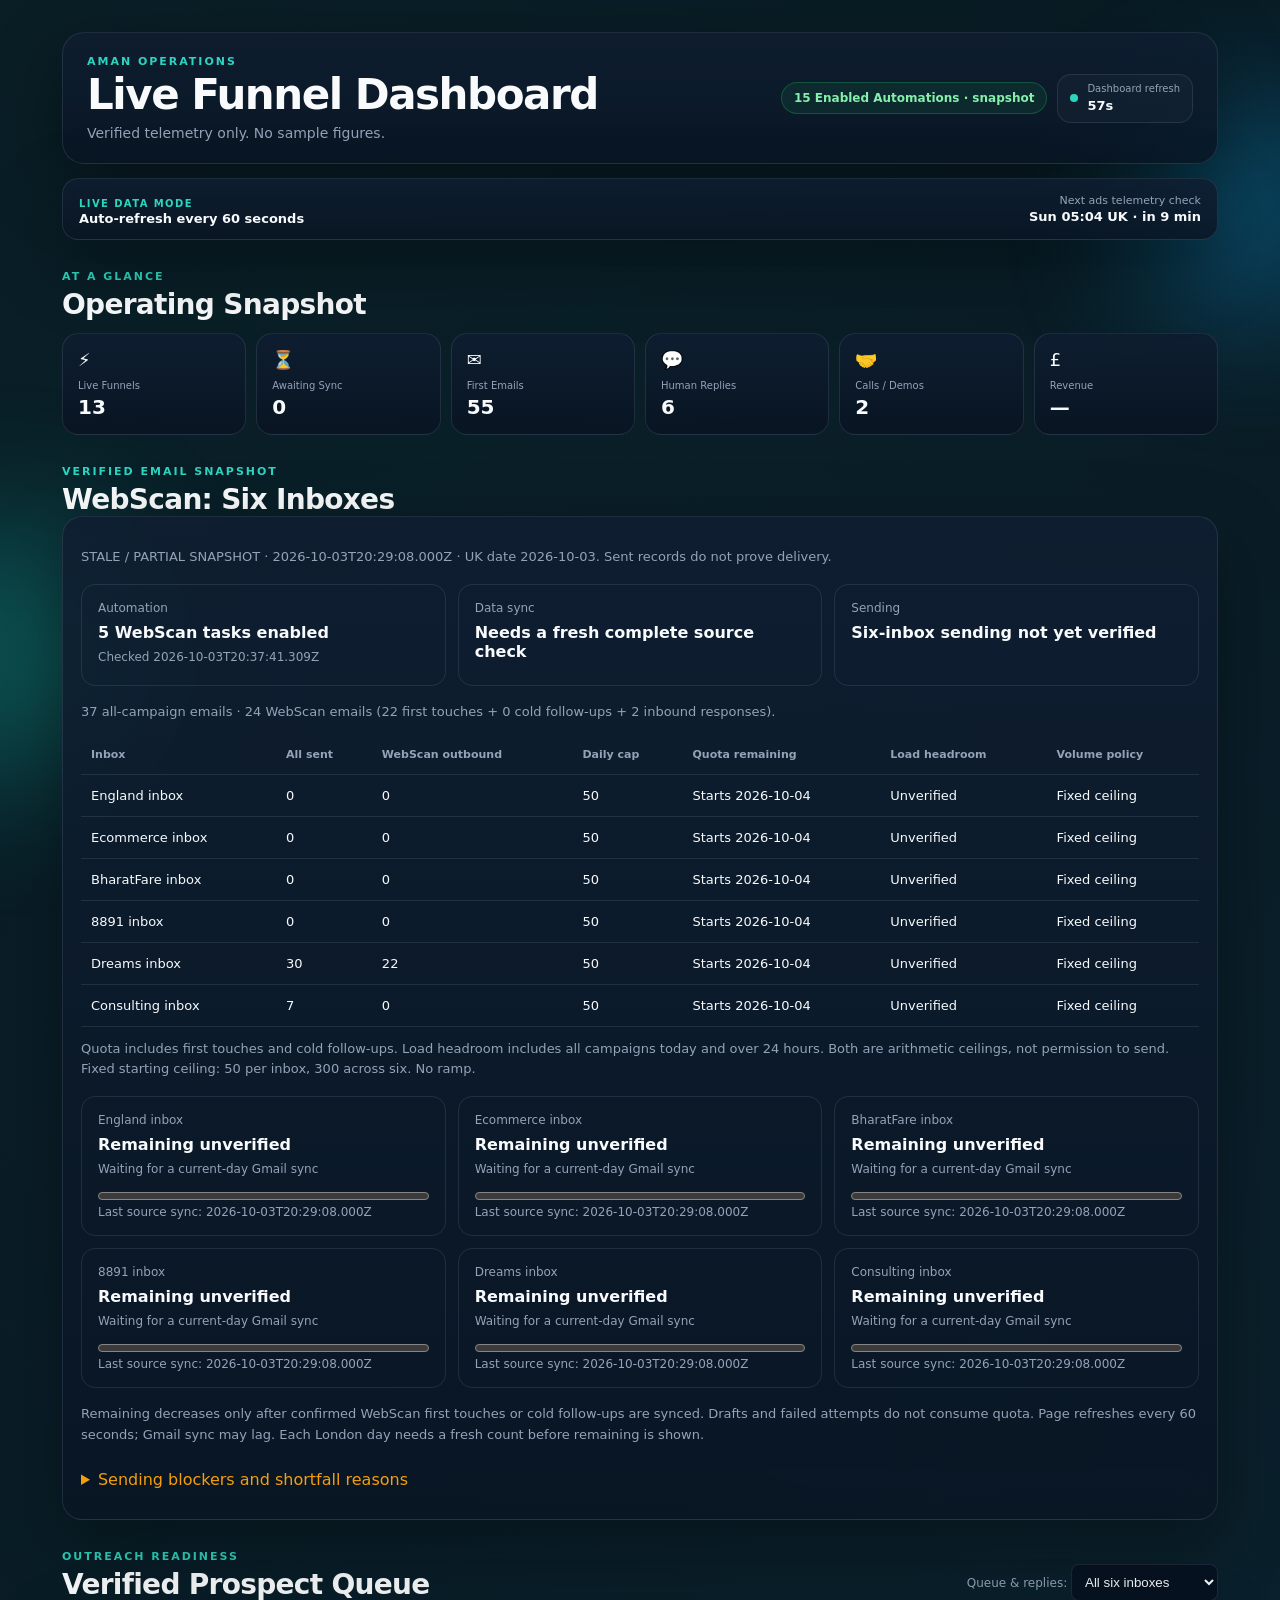
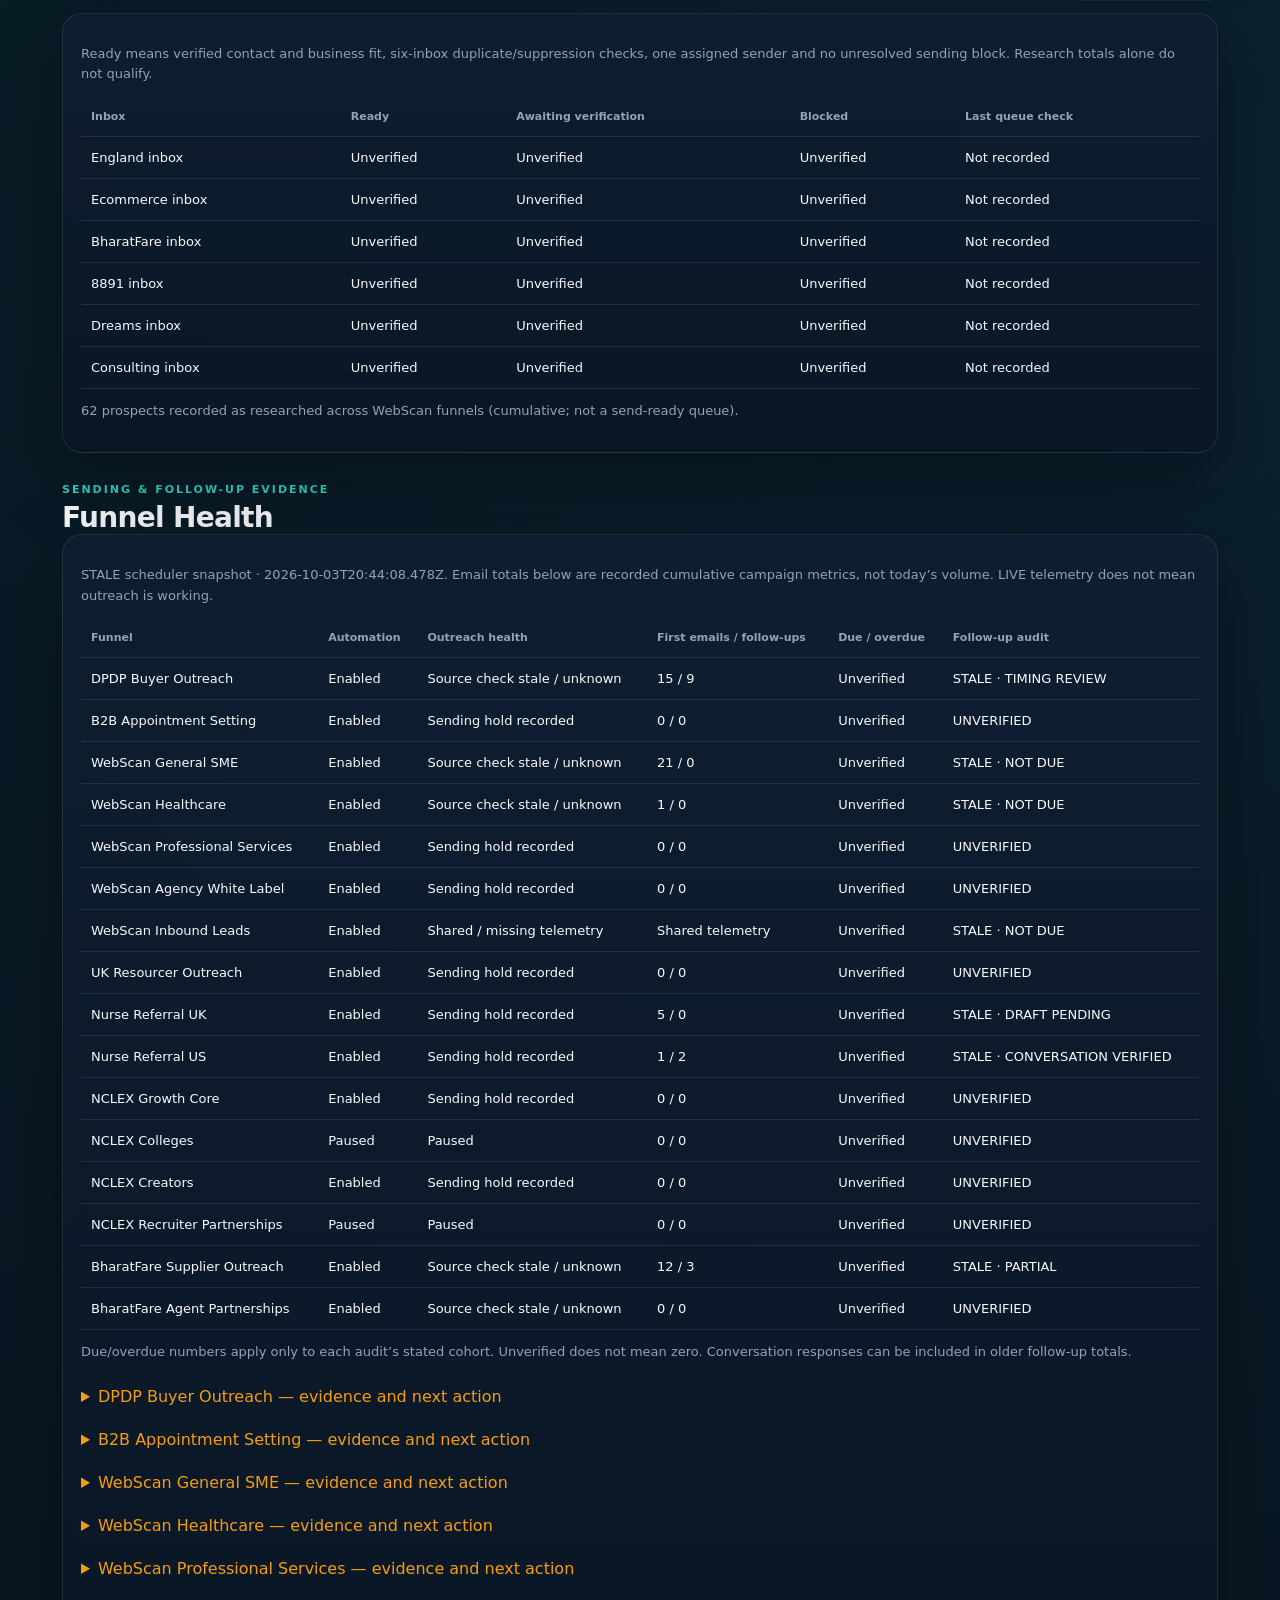
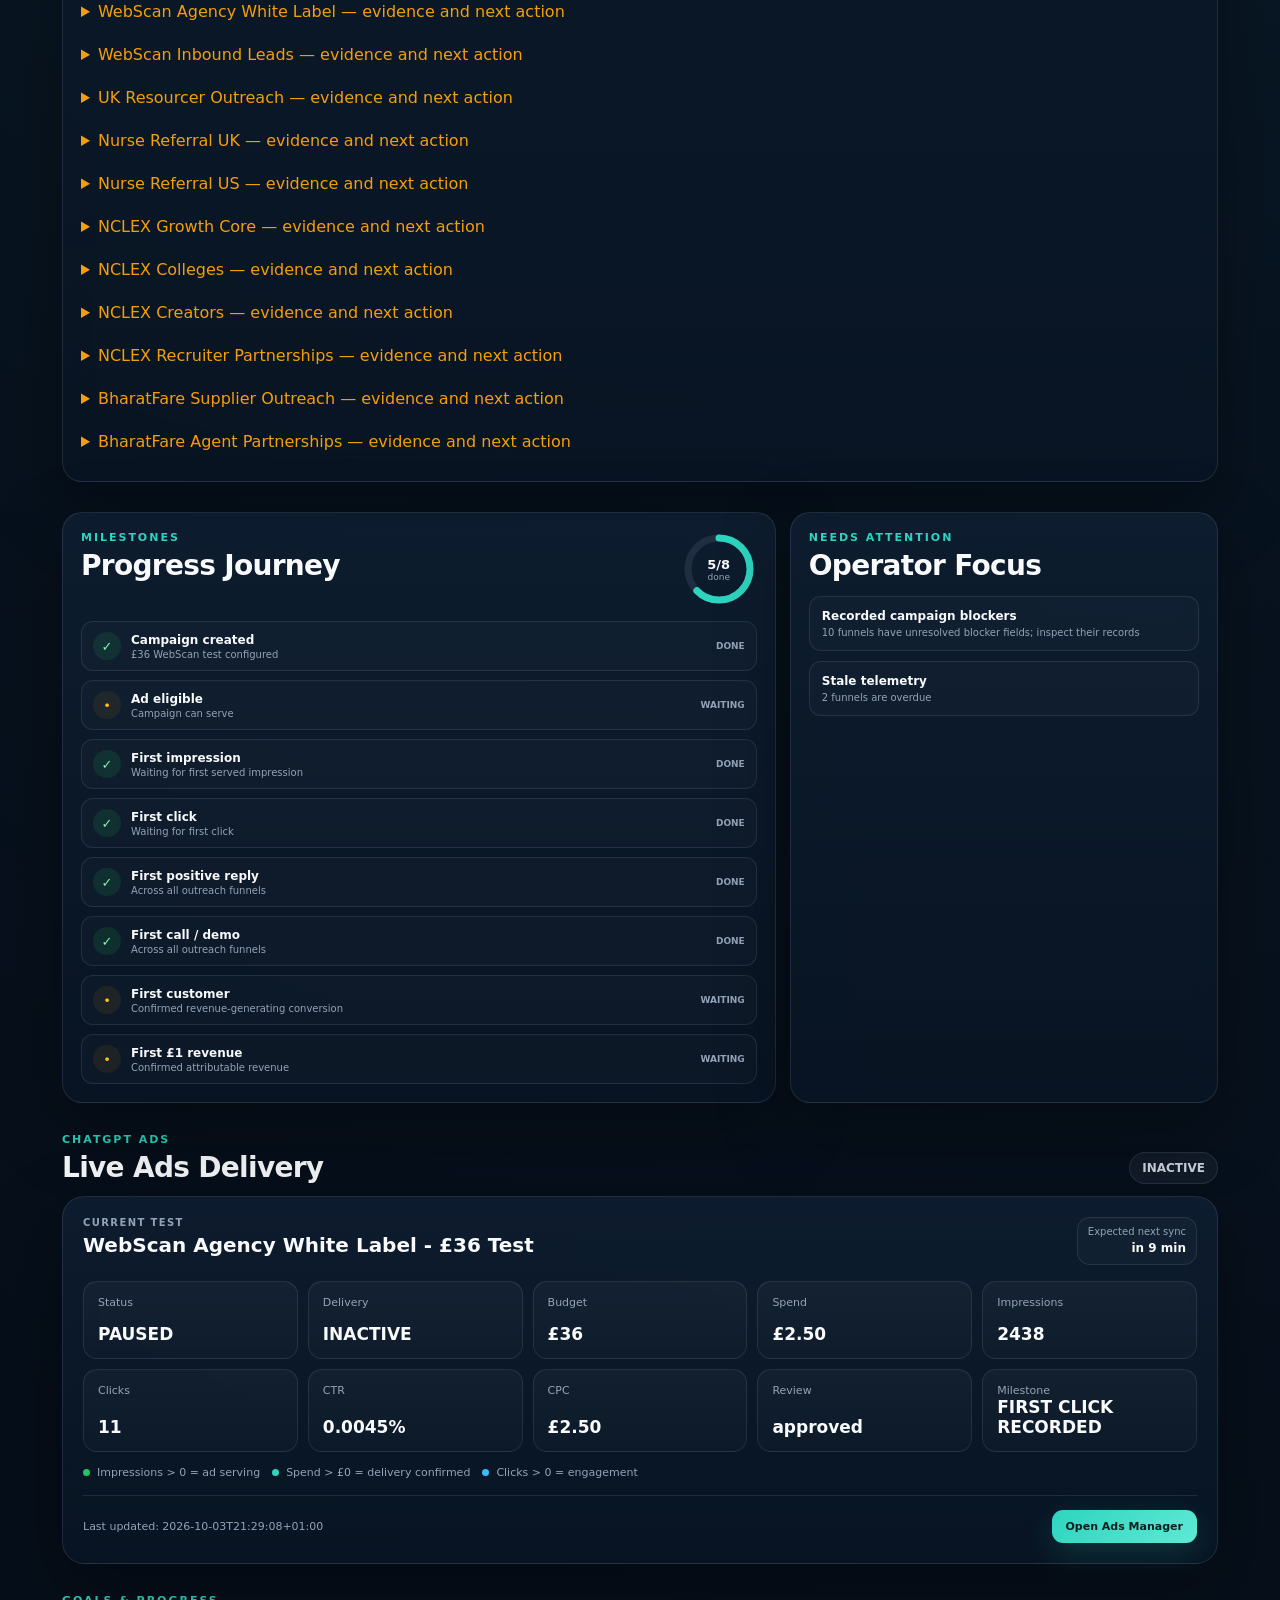
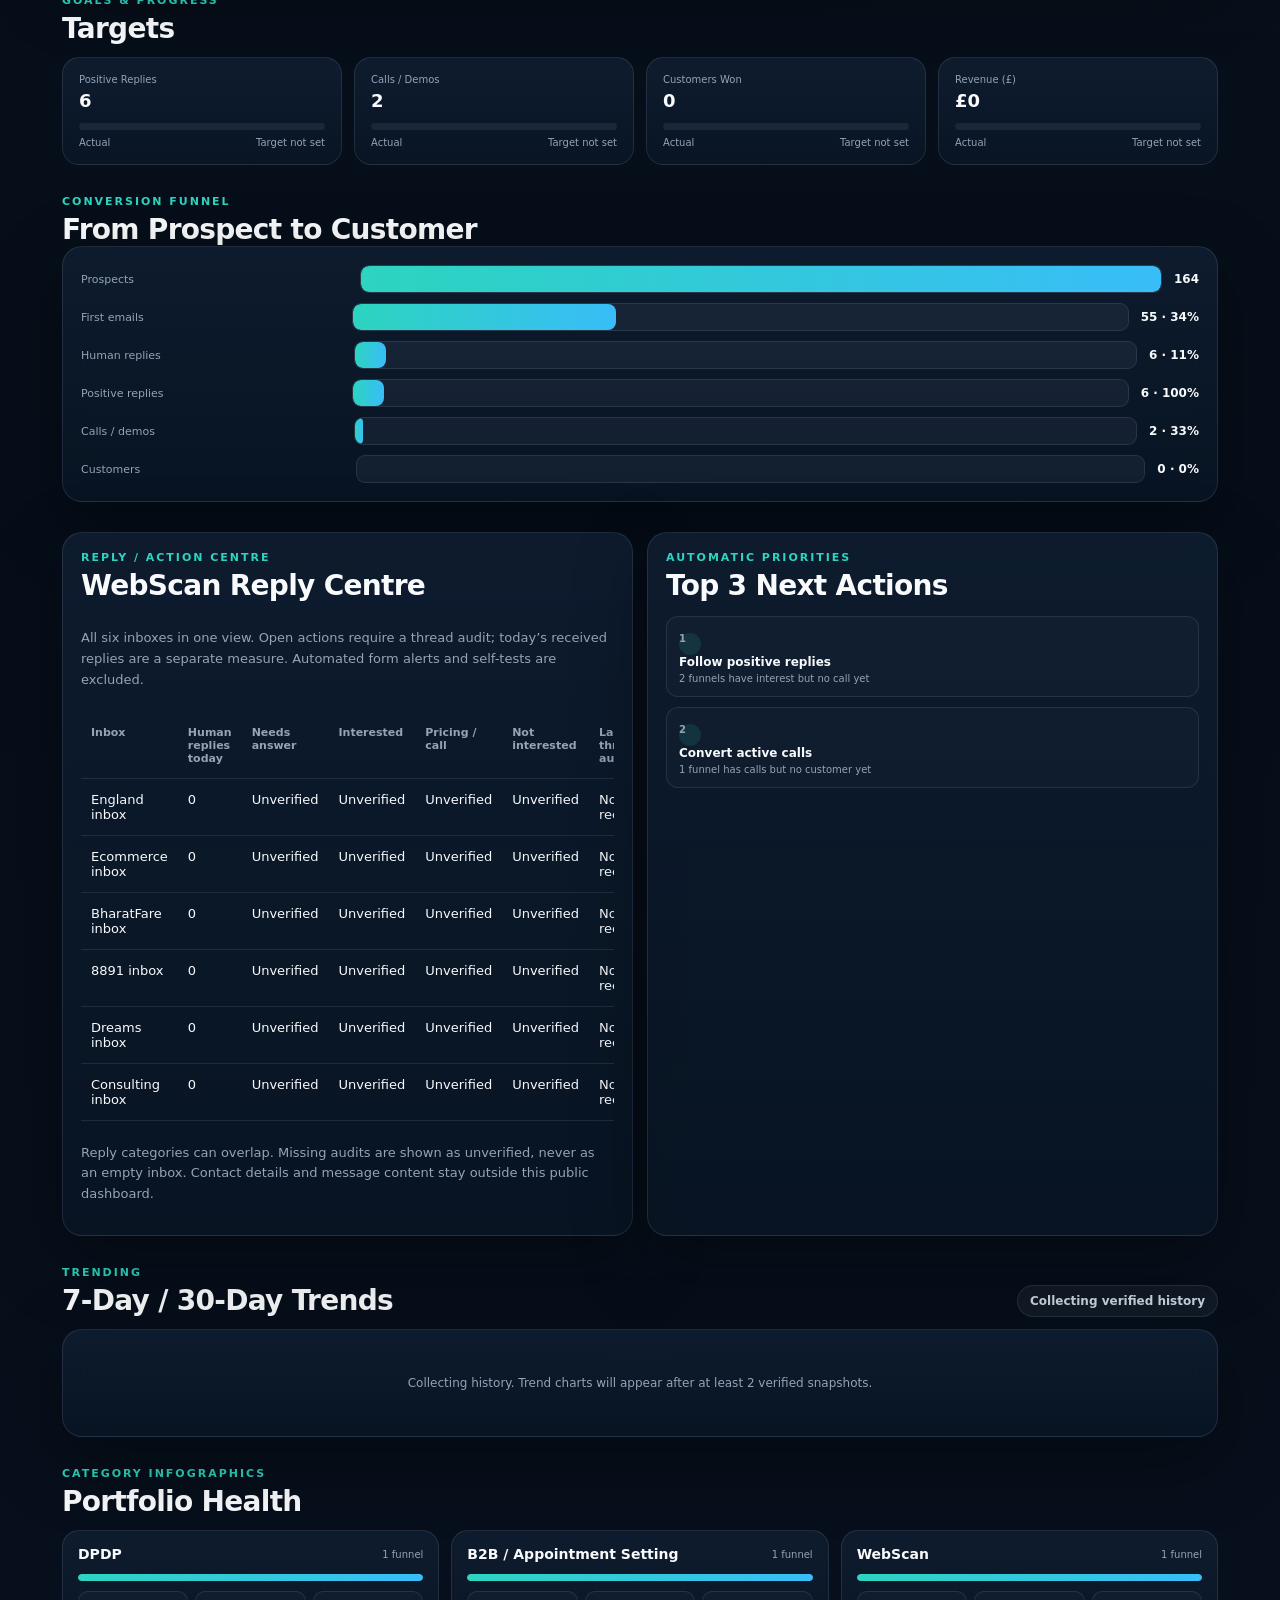
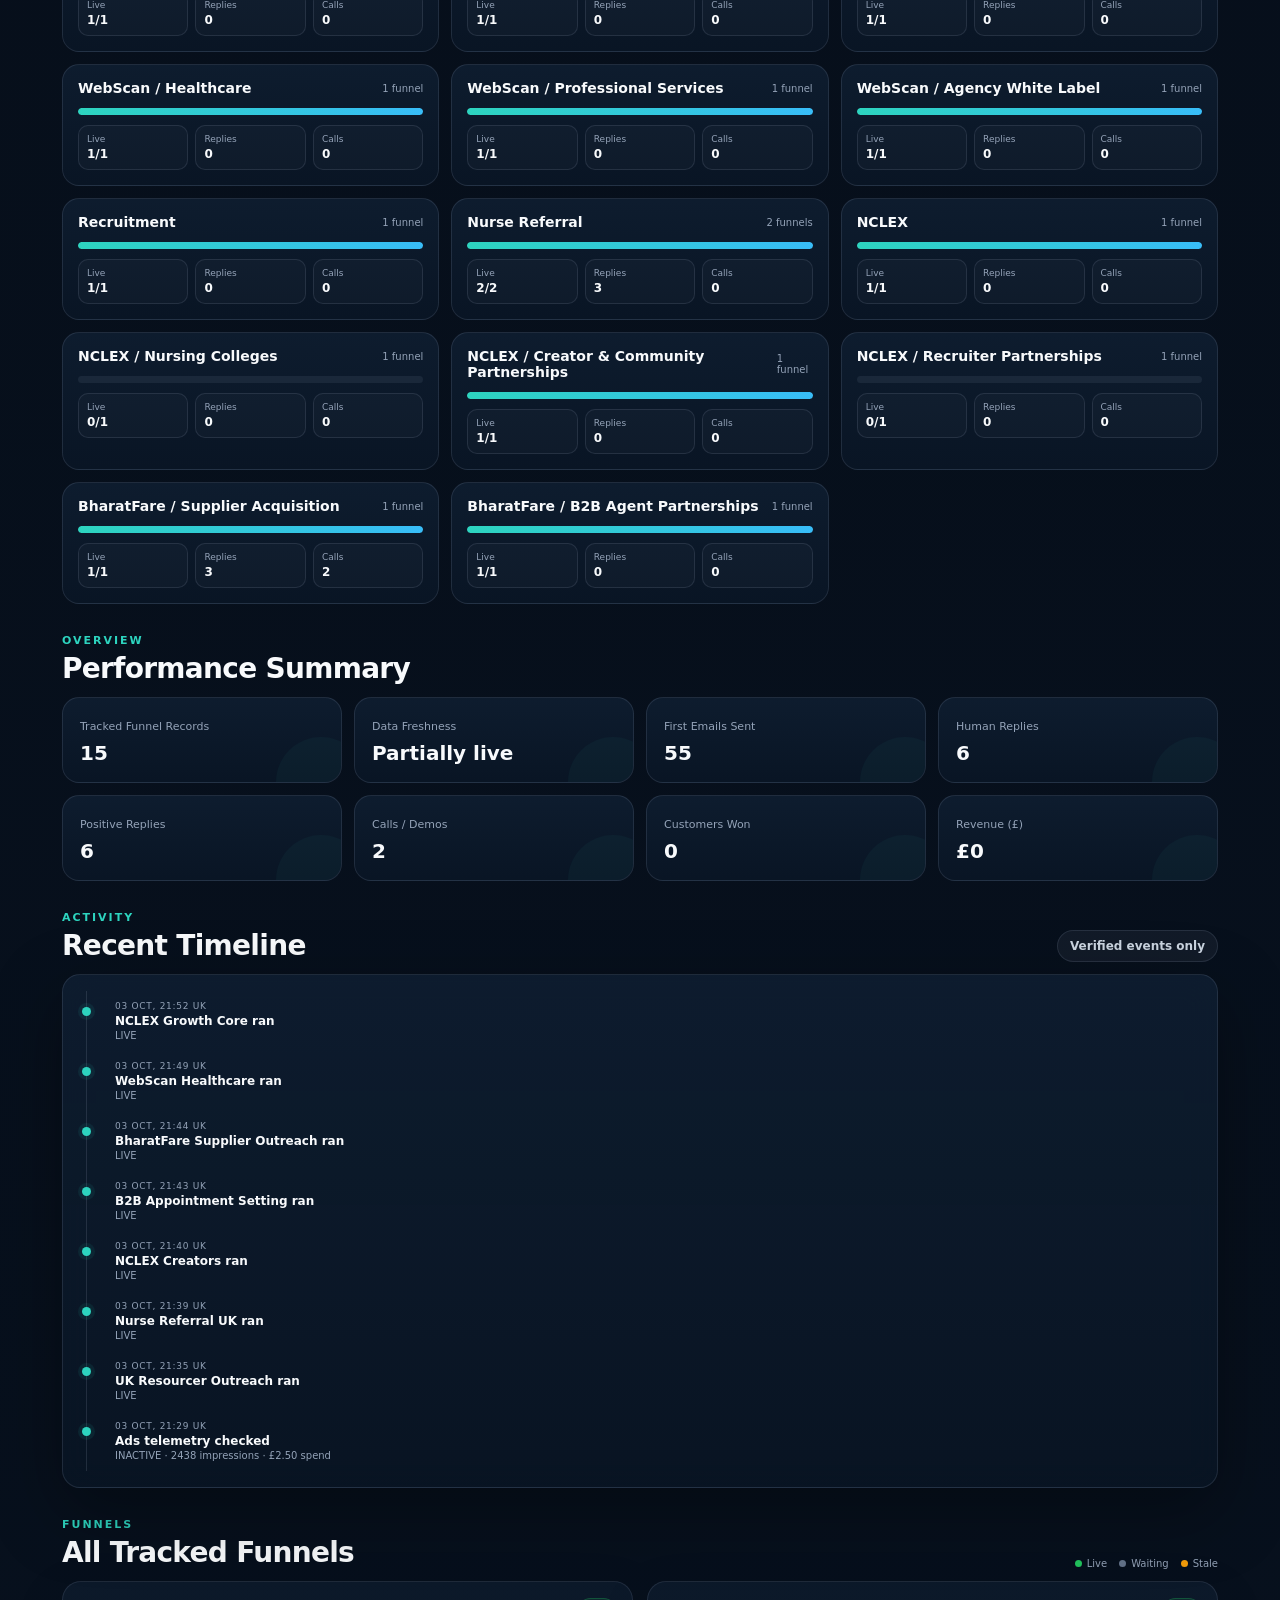
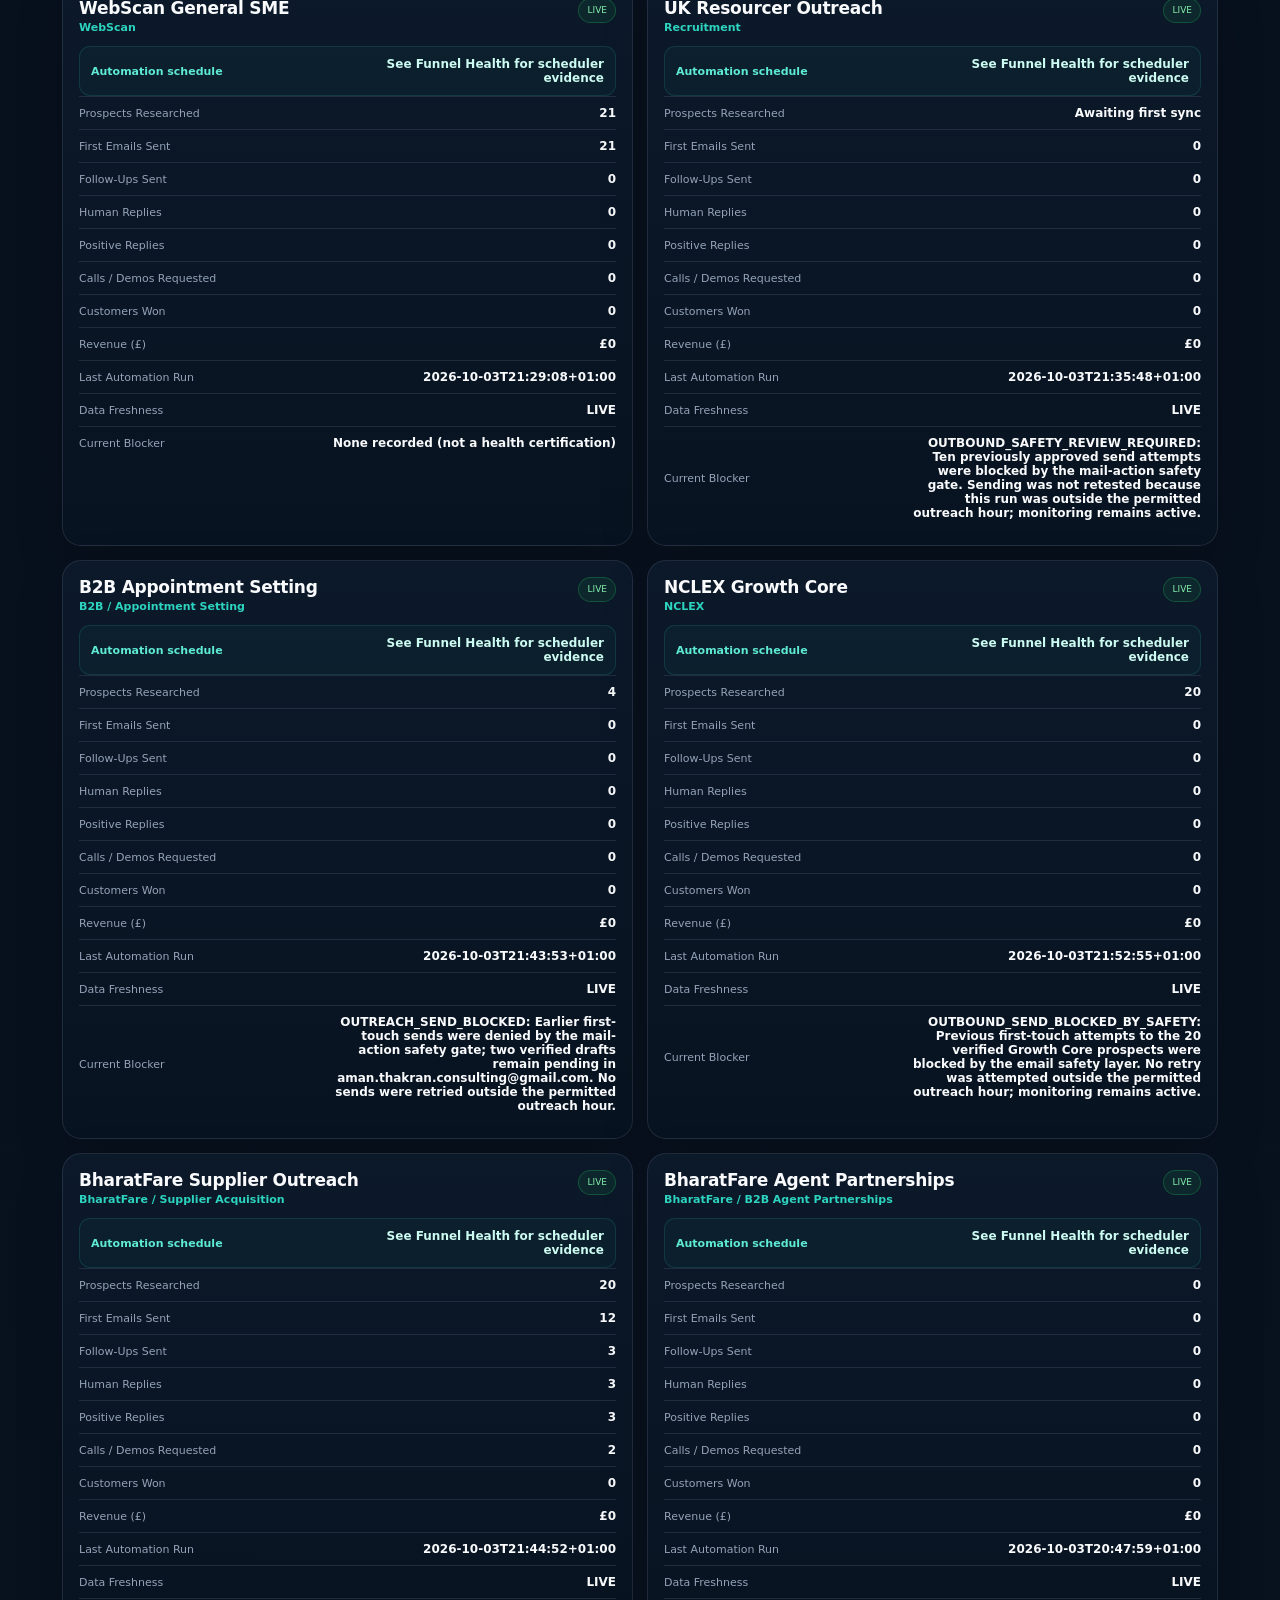
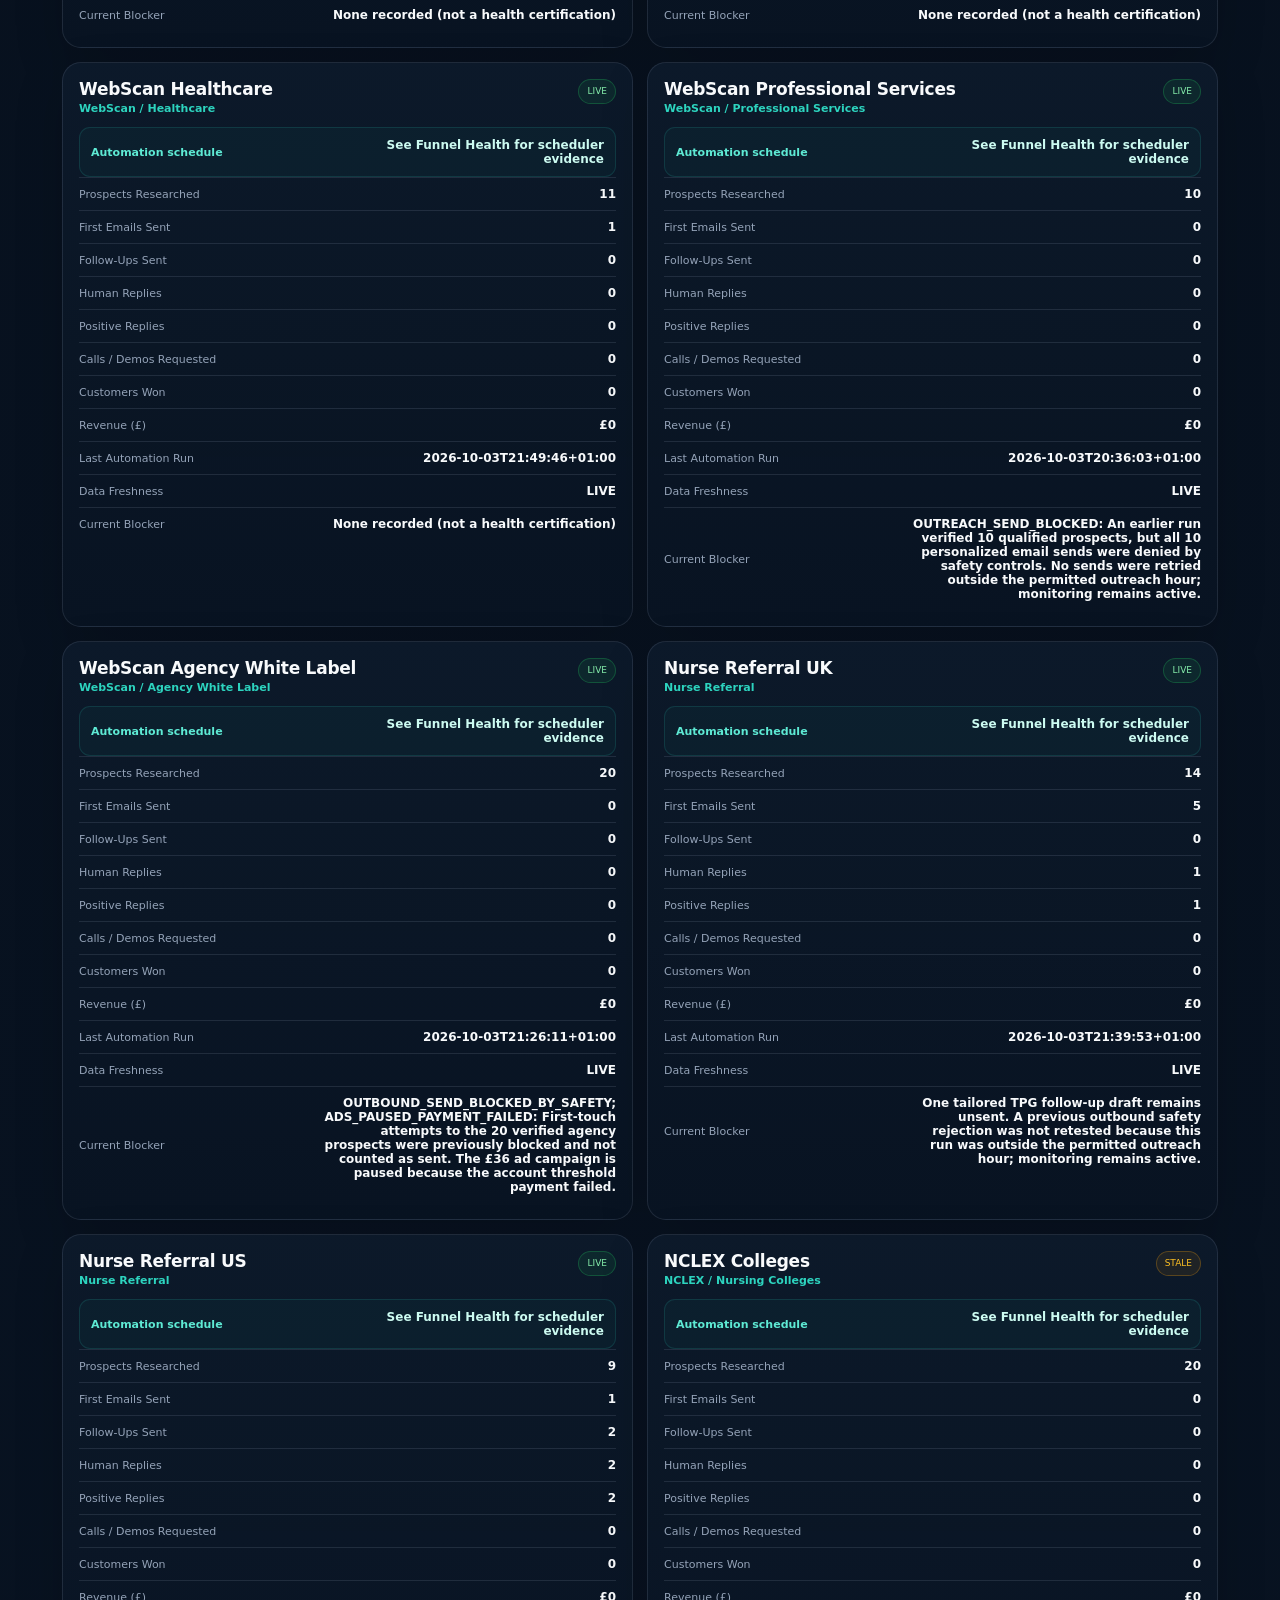
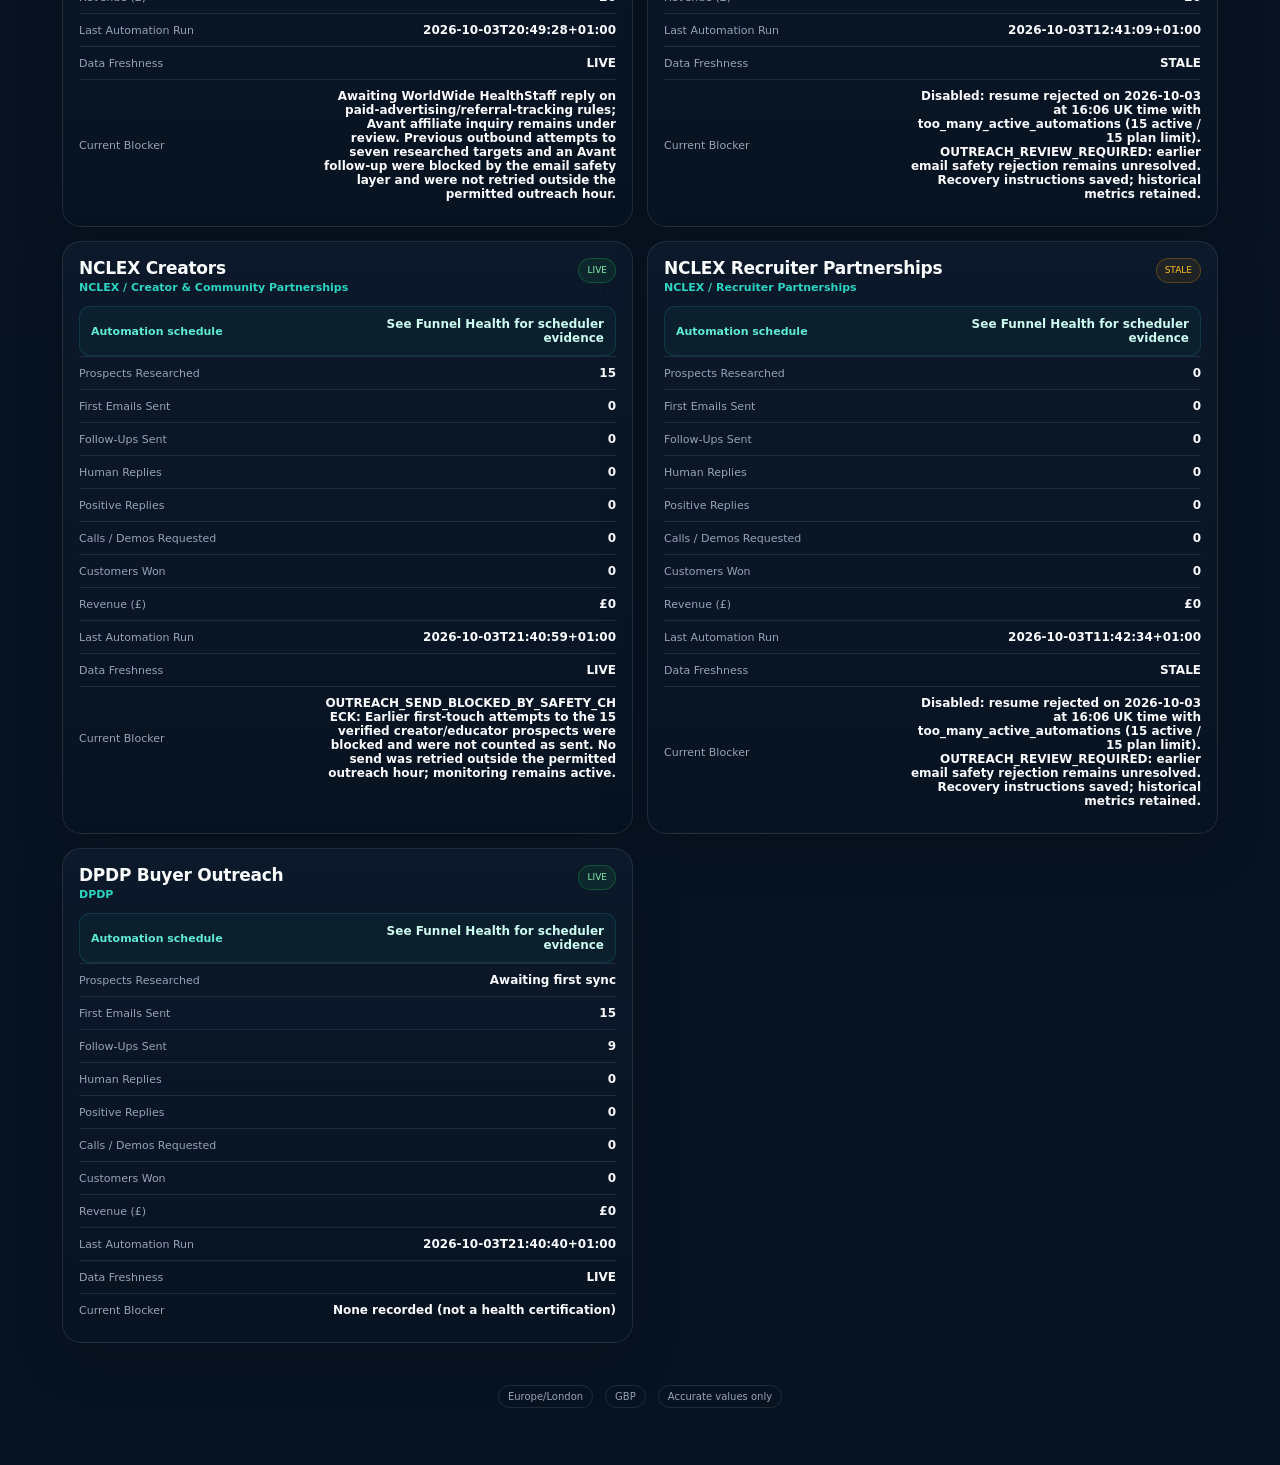
==== funnel-dashboard/index.html @ eb6639d0 "Show six per-inbox remaining allowance counters with source timestamps" ====
<!doctype html>
<html lang="en">
<head>
<meta charset="utf-8">
<meta name="viewport" content="width=device-width,initial-scale=1,viewport-fit=cover">
<meta name="theme-color" content="#07111f">
<title>Aman Live Funnel Dashboard</title>
<link rel="stylesheet" href="dashboard-v2.css?v=20261003-ops-2">
</head>
<body>
<div class="ambient ambient-a"></div>
<div class="ambient ambient-b"></div>
<main class="app">
  <header class="topbar glass">
    <div>
      <div class="eyebrow">AMAN OPERATIONS</div>
      <h1>Live Funnel Dashboard</h1>
      <p class="sub">Verified telemetry only. No sample figures.</p>
    </div>
    <div class="header-status">
      <div class="pill success" id="activeFunnels">Checking automations…</div>
      <div class="refresh-chip">
        <span class="pulse"></span>
        <div>
          <small>Dashboard refresh</small>
          <strong id="refreshCountdown">60s</strong>
        </div>
      </div>
    </div>
  </header>

  <section class="sync-strip glass">
    <div>
      <span class="sync-label">LIVE DATA MODE</span>
      <strong>Auto-refresh every 60 seconds</strong>
    </div>
    <div class="sync-right">
      <span>Next ads telemetry check</span>
      <strong id="nextAdsSync">Calculating…</strong>
    </div>
  </section>

  <section class="section">
    <div class="eyebrow">AT A GLANCE</div>
    <h2>Operating Snapshot</h2>
    <div id="glanceStrip" class="glance-strip"></div>
  </section>

  <section class="section">
    <div class="eyebrow">VERIFIED EMAIL SNAPSHOT</div>
    <h2>WebScan: Six Inboxes</h2>
    <div id="webscanMailboxes" class="panel glass"><p class="sub">Loading verified inbox counts…</p></div>
  </section>

  <section class="section">
    <div class="eyebrow">OUTREACH READINESS</div>
    <div class="section-head"><h2>Verified Prospect Queue</h2>
      <label class="ops-filter">Queue &amp; replies: <select id="opsInboxFilter" aria-label="Filter queue and replies by inbox"><option value="all">All six inboxes</option><option>England inbox</option><option>Ecommerce inbox</option><option>BharatFare inbox</option><option>8891 inbox</option><option>Dreams inbox</option><option>Consulting inbox</option></select></label>
    </div>
    <div id="prospectQueue" class="panel glass"><p class="sub">Checking queue evidence…</p></div>
  </section>

  <section class="section">
    <div class="eyebrow">SENDING &amp; FOLLOW-UP EVIDENCE</div>
    <h2>Funnel Health</h2>
    <div id="funnelHealth" class="panel glass"><p class="sub">Loading funnel health checks…</p></div>
  </section>

  <section class="section visual-grid">
    <div class="panel glass">
      <div class="panel-head">
        <div>
          <div class="eyebrow">MILESTONES</div>
          <h2>Progress Journey</h2>
        </div>
        <div class="ring-wrap">
          <svg class="progress-ring" width="76" height="76" viewBox="0 0 76 76">
            <circle class="ring-bg" cx="38" cy="38" r="31"></circle>
            <circle class="ring-fg" id="milestoneRing" cx="38" cy="38" r="31"></circle>
          </svg>
          <div class="ring-label"><strong id="milestoneCount">0/0</strong><span>done</span></div>
        </div>
      </div>
      <div id="milestones" class="milestones"></div>
    </div>

    <div class="panel glass">
      <div class="eyebrow">NEEDS ATTENTION</div>
      <h2>Operator Focus</h2>
      <div id="attentionList" class="attention-list"></div>
    </div>
  </section>

  <section class="section">
    <div class="section-head">
      <div>
        <div class="eyebrow">CHATGPT ADS</div>
        <h2>Live Ads Delivery</h2>
      </div>
      <div class="pill neutral" id="adDeliveryBadge">Loading</div>
    </div>
    <div class="hero-card glass">
      <div class="hero-card-top">
        <div>
          <div class="ad-kicker">CURRENT TEST</div>
          <h3 id="adCampaignName">WebScan Agency White Label - £36 Test</h3>
        </div>
        <div class="mini-sync">
          <span>Expected next sync</span>
          <strong id="adExpectedSync">—</strong>
        </div>
      </div>
      <div class="metrics">
        <div class="metric"><span>Status</span><strong id="adStatus">—</strong></div>
        <div class="metric"><span>Delivery</span><strong id="adDelivery">—</strong></div>
        <div class="metric"><span>Budget</span><strong id="adBudget">—</strong></div>
        <div class="metric"><span>Spend</span><strong id="adSpend">—</strong></div>
        <div class="metric"><span>Impressions</span><strong id="adImpressions">—</strong></div>
        <div class="metric"><span>Clicks</span><strong id="adClicks">—</strong></div>
        <div class="metric"><span>CTR</span><strong id="adCtr">—</strong></div>
        <div class="metric"><span>CPC</span><strong id="adCpc">—</strong></div>
        <div class="metric"><span>Review</span><strong id="adReview">—</strong></div>
        <div class="metric wide"><span>Milestone</span><strong id="adMilestone">—</strong></div>
      </div>
      <div class="helper-grid">
        <div class="helper-item"><span class="signal green"></span><span>Impressions &gt; 0 = ad serving</span></div>
        <div class="helper-item"><span class="signal teal"></span><span>Spend &gt; £0 = delivery confirmed</span></div>
        <div class="helper-item"><span class="signal blue"></span><span>Clicks &gt; 0 = engagement</span></div>
      </div>
      <div class="card-footer">
        <span id="lastUpdated">Last updated: —</span>
        <a class="button" href="https://ads.openai.com/manage/campaigns?act=adacct_6abed53f0290819c85d4a21d0542021b&campaignIds=cmpn_6402243baa2c819899283a91583b4735" target="_blank" rel="noopener">Open Ads Manager</a>
      </div>
    </div>
  </section>

  <section class="section">
    <div class="eyebrow">GOALS & PROGRESS</div>
    <h2>Targets</h2>
    <div id="goalsGrid" class="goals-grid"></div>
  </section>

  <section class="section">
    <div class="eyebrow">CONVERSION FUNNEL</div>
    <h2>From Prospect to Customer</h2>
    <div id="conversionFunnel" class="conversion-funnel glass"></div>
  </section>

  <section class="section action-priority-grid">
    <div class="panel glass">
      <div class="eyebrow">REPLY / ACTION CENTRE</div>
      <h2>WebScan Reply Centre</h2>
      <div id="replyCentre" class="reply-centre"></div>
    </div>
    <div class="panel glass">
      <div class="eyebrow">AUTOMATIC PRIORITIES</div>
      <h2>Top 3 Next Actions</h2>
      <div id="priorityList" class="priority-list"></div>
    </div>
  </section>

  <section class="section">
    <div class="section-head">
      <div>
        <div class="eyebrow">TRENDING</div>
        <h2>7-Day / 30-Day Trends</h2>
      </div>
      <div class="pill neutral">Collecting verified history</div>
    </div>
    <div id="trendPanel" class="trend-panel glass"></div>
  </section>

  <section class="section">
    <div class="eyebrow">CATEGORY INFOGRAPHICS</div>
    <h2>Portfolio Health</h2>
    <div id="categoryGrid" class="category-grid"></div>
  </section>

  <section class="section">
    <div class="eyebrow">OVERVIEW</div>
    <h2>Performance Summary</h2>
    <div id="summaryGrid" class="summary-grid"></div>
  </section>

  <section class="section">
    <div class="section-head">
      <div>
        <div class="eyebrow">ACTIVITY</div>
        <h2>Recent Timeline</h2>
      </div>
      <div class="pill neutral">Verified events only</div>
    </div>
    <div id="activityTimeline" class="timeline glass"></div>
  </section>

  <section class="section">
    <div class="section-head">
      <div>
        <div class="eyebrow">FUNNELS</div>
        <h2>All Tracked Funnels</h2>
      </div>
      <div class="legend-inline">
        <span><i class="dot live-dot"></i>Live</span>
        <span><i class="dot wait-dot"></i>Waiting</span>
        <span><i class="dot stale-dot"></i>Stale</span>
      </div>
    </div>
    <div id="funnels" class="funnel-list"></div>
  </section>

  <footer>
    <span>Europe/London</span>
    <span>GBP</span>
    <span>Accurate values only</span>
  </footer>
</main>
<script src="dashboard-v2.js?v=20261003-remaining-1"></script>
</body>
</html>
---- funnel-dashboard/dashboard-v2.css ----
:root{
  --bg:#050b14;--bg2:#081322;--panel:rgba(13,26,43,.82);--line:rgba(148,163,184,.16);
  --text:#f8fafc;--muted:#94a3b8;--teal:#2dd4bf;--green:#22c55e;--amber:#f59e0b;
  --red:#ef4444;--blue:#38bdf8;--violet:#8b5cf6;--pink:#f472b6;--shadow:0 24px 70px rgba(0,0,0,.34)
}
*{box-sizing:border-box}html{scroll-behavior:smooth}
body{margin:0;min-height:100vh;font-family:Inter,ui-sans-serif,system-ui,-apple-system,BlinkMacSystemFont,"Segoe UI",sans-serif;
background:radial-gradient(circle at 10% 0%,rgba(45,212,191,.08),transparent 30%),radial-gradient(circle at 100% 15%,rgba(56,189,248,.08),transparent 28%),linear-gradient(180deg,var(--bg),var(--bg2));color:var(--text)}
.ambient{position:fixed;pointer-events:none;filter:blur(70px);opacity:.35;z-index:0;border-radius:999px}
.ambient-a{width:220px;height:220px;background:#0ea5e9;top:100px;right:-80px}.ambient-b{width:260px;height:260px;background:#14b8a6;bottom:120px;left:-120px}
.app{position:relative;z-index:1;max-width:1200px;margin:auto;padding:22px}
.glass{background:linear-gradient(180deg,rgba(15,30,49,.88),rgba(9,21,36,.84));backdrop-filter:blur(16px);-webkit-backdrop-filter:blur(16px);border:1px solid var(--line);box-shadow:var(--shadow)}
.topbar{display:flex;justify-content:space-between;align-items:center;gap:20px;padding:22px 24px;border-radius:22px;margin-top:10px}
.topbar h1{font-size:clamp(27px,4vw,42px);line-height:1.05;margin:5px 0 8px;letter-spacing:-.035em}.sub{margin:0;color:var(--muted);font-size:14px}
.eyebrow{font-size:11px;letter-spacing:.18em;color:var(--teal);font-weight:900}.header-status{display:flex;gap:10px;align-items:center;flex-wrap:wrap;justify-content:flex-end}
.pill{border:1px solid var(--line);border-radius:999px;padding:8px 12px;font-size:12px;font-weight:850;white-space:nowrap}
.success{background:rgba(34,197,94,.1);color:#86efac;border-color:rgba(34,197,94,.28)}.neutral{background:rgba(148,163,184,.08);color:#cbd5e1}
.refresh-chip{display:flex;align-items:center;gap:9px;padding:8px 12px;border:1px solid var(--line);border-radius:14px;background:rgba(255,255,255,.025)}
.refresh-chip small{display:block;color:var(--muted);font-size:10px;margin-bottom:1px}.refresh-chip strong{font-size:13px}
.pulse{width:8px;height:8px;border-radius:50%;background:var(--teal);box-shadow:0 0 0 0 rgba(45,212,191,.5);animation:pulse 2s infinite}
@keyframes pulse{0%{box-shadow:0 0 0 0 rgba(45,212,191,.5)}70%{box-shadow:0 0 0 9px rgba(45,212,191,0)}100%{box-shadow:0 0 0 0 rgba(45,212,191,0)}}
.sync-strip{margin-top:14px;border-radius:16px;padding:13px 16px;display:flex;justify-content:space-between;align-items:center;gap:12px}
.sync-strip strong{display:block;font-size:13px}.sync-label{font-size:10px;font-weight:900;color:var(--teal);letter-spacing:.14em}.sync-right{text-align:right;color:var(--muted);font-size:11px}.sync-right strong{color:var(--text);margin-top:2px}
.section{margin:30px 0}.section-head{display:flex;justify-content:space-between;gap:14px;align-items:end;margin-bottom:12px}h2{font-size:clamp(21px,3vw,28px);margin:5px 0 0;letter-spacing:-.025em}
.glance-strip{display:grid;grid-template-columns:repeat(6,1fr);gap:10px;margin-top:12px}.glance-card{padding:15px;border-radius:16px;border:1px solid var(--line);background:linear-gradient(180deg,rgba(15,30,49,.94),rgba(9,20,34,.9))}
.glance-icon{font-size:18px;margin-bottom:10px}.glance-card span{display:block;color:var(--muted);font-size:10px}.glance-card strong{display:block;font-size:20px;margin-top:4px}
.visual-grid{display:grid;grid-template-columns:1.25fr .75fr;gap:14px}.panel{border-radius:20px;padding:18px}.panel-head{display:flex;justify-content:space-between;align-items:flex-start;gap:14px}
.progress-ring{transform:rotate(-90deg)}.ring-bg,.ring-fg{fill:none;stroke-width:7}.ring-bg{stroke:rgba(148,163,184,.14)}.ring-fg{stroke:var(--teal);stroke-linecap:round;stroke-dasharray:195;stroke-dashoffset:195;transition:stroke-dashoffset .8s ease}
.ring-wrap{position:relative;width:76px;height:76px}.ring-label{position:absolute;inset:0;display:flex;flex-direction:column;align-items:center;justify-content:center}.ring-label strong{font-size:13px}.ring-label span{font-size:9px;color:var(--muted)}
.milestones{margin-top:14px;display:grid;gap:9px}.milestone{display:grid;grid-template-columns:28px 1fr auto;gap:10px;align-items:center;padding:10px 11px;border:1px solid var(--line);border-radius:12px;background:rgba(255,255,255,.02)}
.milestone-icon{width:28px;height:28px;border-radius:50%;display:grid;place-items:center;background:rgba(148,163,184,.08);font-size:13px}.milestone.done .milestone-icon{background:rgba(34,197,94,.12);color:#86efac}.milestone.waiting .milestone-icon{background:rgba(245,158,11,.08);color:#fbbf24}
.milestone-title{font-size:12px;font-weight:800}.milestone-sub{font-size:10px;color:var(--muted);margin-top:2px}.milestone-state{font-size:9px;color:var(--muted);font-weight:800;text-transform:uppercase}
.attention-list{display:grid;gap:10px;margin-top:14px}.attention-item{padding:12px;border:1px solid var(--line);border-radius:12px;background:rgba(255,255,255,.02)}.attention-item strong{display:block;font-size:12px}.attention-item span{display:block;color:var(--muted);font-size:10px;margin-top:4px}
.hero-card{border-radius:22px;padding:20px}.hero-card-top{display:flex;justify-content:space-between;gap:16px;align-items:flex-start;margin-bottom:16px}.ad-kicker{font-size:10px;letter-spacing:.14em;color:var(--muted);font-weight:800}.hero-card h3{margin:5px 0 0;font-size:20px}
.mini-sync{text-align:right;border:1px solid var(--line);border-radius:13px;padding:8px 10px;background:rgba(255,255,255,.025)}.mini-sync span{display:block;color:var(--muted);font-size:10px}.mini-sync strong{font-size:12px}
.metrics{display:grid;grid-template-columns:repeat(5,1fr);gap:10px}.metric{padding:14px;border-radius:14px;border:1px solid var(--line);background:linear-gradient(180deg,rgba(255,255,255,.035),rgba(255,255,255,.015));min-height:78px;display:flex;flex-direction:column;justify-content:space-between}
.metric span,.summary-card span,.row span{color:var(--muted);font-size:11px}.metric strong{font-size:17px;word-break:break-word}.metric.wide{grid-column:span 1}
.helper-grid{display:flex;gap:12px;flex-wrap:wrap;margin-top:14px}.helper-item{display:flex;align-items:center;gap:7px;color:var(--muted);font-size:11px}.signal{width:7px;height:7px;border-radius:50%;display:inline-block}.signal.green{background:var(--green)}.signal.teal{background:var(--teal)}.signal.blue{background:var(--blue)}
.card-footer{display:flex;justify-content:space-between;gap:14px;align-items:center;margin-top:16px;padding-top:14px;border-top:1px solid var(--line);color:var(--muted);font-size:11px}
.button{display:inline-flex;align-items:center;justify-content:center;text-decoration:none;background:linear-gradient(135deg,var(--teal),#5eead4);color:#03201d;font-weight:900;border-radius:11px;padding:10px 14px;box-shadow:0 10px 30px rgba(45,212,191,.18)}
.category-grid{display:grid;grid-template-columns:repeat(3,1fr);gap:12px;margin-top:12px}.category-card{border:1px solid var(--line);border-radius:17px;padding:15px;background:linear-gradient(180deg,rgba(15,30,49,.9),rgba(10,22,38,.9))}
.category-top{display:flex;justify-content:space-between;gap:10px;align-items:center}.category-name{font-weight:900;font-size:14px}.category-count{font-size:10px;color:var(--muted)}
.health-bar{height:7px;border-radius:999px;background:rgba(148,163,184,.1);overflow:hidden;margin:12px 0 10px}.health-fill{height:100%;border-radius:999px;background:linear-gradient(90deg,var(--teal),var(--blue))}
.category-stats{display:grid;grid-template-columns:repeat(3,1fr);gap:7px}.category-stat{padding:8px;border-radius:10px;background:rgba(255,255,255,.025);border:1px solid var(--line)}.category-stat span{display:block;color:var(--muted);font-size:9px}.category-stat strong{display:block;font-size:12px;margin-top:3px}
.summary-grid{display:grid;grid-template-columns:repeat(4,1fr);gap:12px;margin-top:12px}.summary-card{position:relative;overflow:hidden;padding:17px;border-radius:17px;background:linear-gradient(180deg,rgba(15,30,49,.9),rgba(10,22,38,.9));border:1px solid var(--line)}
.summary-card:after{content:"";position:absolute;inset:auto -25px -45px auto;width:90px;height:90px;border-radius:50%;background:rgba(45,212,191,.045)}.summary-card strong{display:block;font-size:20px;margin-top:7px;position:relative;z-index:1}
.timeline{border-radius:18px;padding:16px}.timeline-item{position:relative;padding:10px 8px 10px 28px;border-left:1px solid rgba(148,163,184,.18);margin-left:7px}.timeline-item:before{content:"";position:absolute;left:-5px;top:16px;width:9px;height:9px;border-radius:50%;background:var(--teal);box-shadow:0 0 0 4px rgba(45,212,191,.08)}
.timeline-time{font-size:9px;color:var(--muted);text-transform:uppercase;letter-spacing:.08em}.timeline-title{font-size:12px;font-weight:850;margin-top:3px}.timeline-sub{font-size:10px;color:var(--muted);margin-top:2px}
.legend-inline{display:flex;gap:12px;flex-wrap:wrap;color:var(--muted);font-size:10px}.legend-inline span{display:flex;align-items:center;gap:5px}.dot{width:7px;height:7px;border-radius:50%;display:inline-block}.live-dot{background:var(--green)}.wait-dot{background:#64748b}.stale-dot{background:var(--amber)}
.funnel-list{display:grid;grid-template-columns:repeat(2,1fr);gap:14px;margin-top:12px}.funnel-card{background:linear-gradient(180deg,rgba(13,26,43,.92),rgba(9,20,34,.9));border:1px solid var(--line);border-radius:19px;padding:16px;box-shadow:0 18px 50px rgba(0,0,0,.16)}
.funnel-head{display:flex;justify-content:space-between;gap:12px;align-items:flex-start;margin-bottom:12px}.funnel-name{font-size:17px;font-weight:900;letter-spacing:-.015em}.category{font-size:11px;color:var(--teal);margin-top:3px;font-weight:750}
.status{max-width:46%;font-size:9px;line-height:1.2;border-radius:999px;border:1px solid var(--line);padding:6px 8px;color:var(--muted);text-align:center;background:rgba(255,255,255,.02)}.status.live-status{color:#86efac;background:rgba(34,197,94,.09);border-color:rgba(34,197,94,.28)}.status.stale-status{color:#fbbf24;background:rgba(245,158,11,.08);border-color:rgba(245,158,11,.28)}
.row{display:flex;justify-content:space-between;gap:16px;padding:9px 0;border-top:1px solid var(--line);align-items:center}.row strong{text-align:right;font-size:12px;max-width:55%;word-break:break-word}
.row.next-sync-row{margin-top:7px;padding:10px 11px;border:1px solid rgba(45,212,191,.14);border-radius:11px;background:rgba(45,212,191,.035)}.row.next-sync-row span{color:#5eead4;font-weight:800}.row.next-sync-row strong{color:#ccfbf1}
footer{display:flex;justify-content:center;gap:12px;flex-wrap:wrap;color:var(--muted);font-size:10px;padding:12px 0 35px}footer span{padding:5px 9px;border:1px solid var(--line);border-radius:999px}
@media(max-width:950px){.glance-strip{grid-template-columns:repeat(3,1fr)}.category-grid{grid-template-columns:repeat(2,1fr)}.visual-grid{grid-template-columns:1fr}}
@media(max-width:800px){.app{padding:13px}.topbar{align-items:flex-start;padding:18px;border-radius:18px}.header-status{flex-direction:column;align-items:flex-end}.refresh-chip{padding:7px 10px}.sync-strip{align-items:flex-start}.metrics{grid-template-columns:repeat(2,1fr)}.metric.wide{grid-column:span 2}.summary-grid{grid-template-columns:repeat(2,1fr)}.funnel-list{grid-template-columns:1fr}.hero-card{padding:15px}.hero-card-top{align-items:flex-start}.mini-sync{min-width:120px}.category-grid{grid-template-columns:1fr}}
@media(max-width:480px){.topbar{display:block}.header-status{margin-top:14px;display:grid;grid-template-columns:1fr 1fr;align-items:stretch}.header-status .pill,.refresh-chip{justify-content:center;text-align:center}.sync-strip{display:block}.sync-right{text-align:left;margin-top:8px}.section{margin:23px 0}.section-head{align-items:flex-start}.legend-inline{display:none}.hero-card-top{display:block}.mini-sync{text-align:left;margin-top:12px}.metrics{gap:8px}.metric{min-height:72px;padding:11px}.summary-card{padding:14px}.funnel-card{padding:14px}.row{gap:12px}.row strong{max-width:52%}.card-footer{display:block}.button{width:100%;margin-top:12px}.glance-strip{grid-template-columns:repeat(2,1fr)}.panel{padding:14px}.milestone{grid-template-columns:28px 1fr}.milestone-state{grid-column:2}.category-stats{grid-template-columns:repeat(3,1fr)}}

.goals-grid{display:grid;grid-template-columns:repeat(4,1fr);gap:12px;margin-top:12px}
.goal-card{padding:16px;border:1px solid var(--line);border-radius:17px;background:linear-gradient(180deg,rgba(15,30,49,.9),rgba(10,22,38,.9))}
.goal-card span{display:block;color:var(--muted);font-size:10px}
.goal-card strong{display:block;font-size:18px;margin-top:5px}
.goal-progress{height:7px;background:rgba(148,163,184,.11);border-radius:999px;margin-top:12px;overflow:hidden}
.goal-progress i{display:block;height:100%;background:linear-gradient(90deg,var(--teal),var(--blue));border-radius:999px}
.goal-foot{display:flex;justify-content:space-between;gap:8px;margin-top:7px;color:var(--muted);font-size:9px}
.conversion-funnel{padding:18px;border-radius:20px;display:grid;gap:10px}
.funnel-step{display:grid;grid-template-columns:minmax(110px,1fr) 3fr auto;align-items:center;gap:12px}
.funnel-step-label{font-size:11px;color:var(--muted)}
.funnel-bar{height:28px;border-radius:9px;background:rgba(148,163,184,.08);overflow:hidden;border:1px solid var(--line)}
.funnel-bar-fill{height:100%;background:linear-gradient(90deg,var(--teal),var(--blue));border-radius:8px}
.funnel-step strong{font-size:12px}
.action-priority-grid{display:grid;grid-template-columns:1fr 1fr;gap:14px}
.reply-centre,.priority-list{display:grid;gap:10px;margin-top:14px}
.reply-item,.priority-item{padding:12px;border:1px solid var(--line);border-radius:12px;background:rgba(255,255,255,.02)}
.reply-item strong,.priority-item strong{display:block;font-size:12px}
.reply-item span,.priority-item span{display:block;font-size:10px;color:var(--muted);margin-top:4px}
.priority-num{display:inline-grid;place-items:center;width:22px;height:22px;border-radius:50%;background:rgba(45,212,191,.12);color:#99f6e4;font-size:10px;font-weight:900;margin-right:7px}
.trend-panel{padding:18px;border-radius:20px}
.trend-head{display:flex;justify-content:space-between;gap:12px;align-items:center;margin-bottom:13px}
.trend-tabs{display:flex;gap:6px}
.trend-tab{border:1px solid var(--line);background:rgba(255,255,255,.02);color:var(--muted);padding:6px 9px;border-radius:999px;font-size:10px}
.trend-tab.active{color:#ccfbf1;border-color:rgba(45,212,191,.3);background:rgba(45,212,191,.07)}
.trend-chart{width:100%;height:180px;display:block}
.trend-legend{display:flex;gap:12px;flex-wrap:wrap;margin-top:10px;color:var(--muted);font-size:10px}
.trend-empty{padding:28px 12px;text-align:center;color:var(--muted);font-size:12px}
@media(max-width:950px){.goals-grid{grid-template-columns:repeat(2,1fr)}.action-priority-grid{grid-template-columns:1fr}}
@media(max-width:480px){.goals-grid{grid-template-columns:1fr}.funnel-step{grid-template-columns:90px 1fr auto}.trend-panel{padding:14px}}


/* Six-inbox operations */
.ops-cards{display:grid;grid-template-columns:repeat(3,minmax(0,1fr));gap:12px;margin:16px 0}.ops-card{padding:16px;border:1px solid var(--line);border-radius:14px}.ops-card span,.ops-card small{display:block;color:var(--muted);font-size:12px}.ops-card strong{display:block;margin:8px 0;font-size:16px}.ops-note{color:var(--muted);font-size:13px;line-height:1.6;margin:12px 0;overflow-wrap:anywhere}.ops-scroll{overflow-x:auto;max-width:100%}.ops-table{width:100%;border-collapse:collapse;text-align:left;font-size:13px}.ops-table th,.ops-table td{padding:13px 10px;border-bottom:1px solid var(--line);vertical-align:top}.ops-table th{color:var(--muted);font-size:11px}.ops-filter{font-size:12px;color:var(--muted)}.ops-filter select{background:var(--bg2);color:var(--text);border:1px solid var(--line);border-radius:8px;padding:9px}.panel details summary{cursor:pointer;color:var(--amber);padding:12px 0}.action-priority-grid>*,.section-head>*{min-width:0}@media(max-width:700px){.ops-cards{grid-template-columns:1fr}.ops-filter{display:block}.section-head{flex-wrap:wrap}}
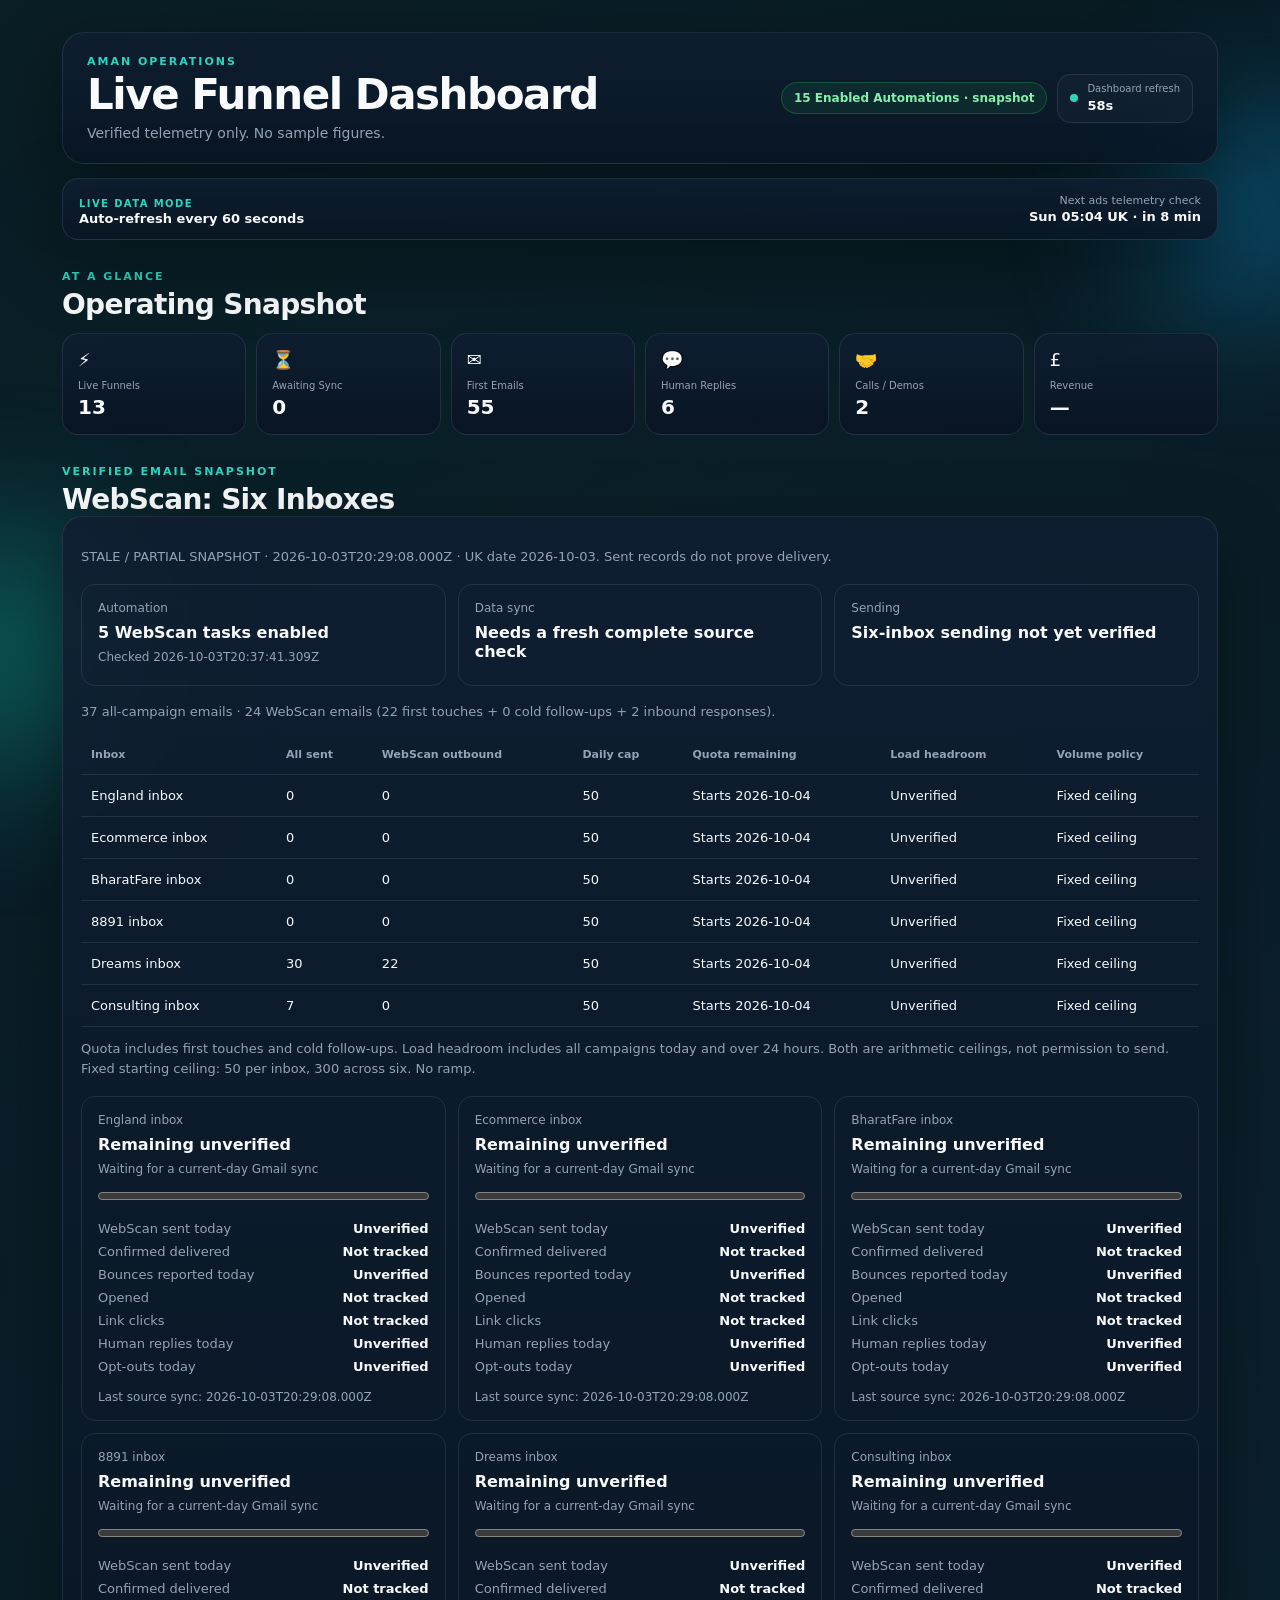
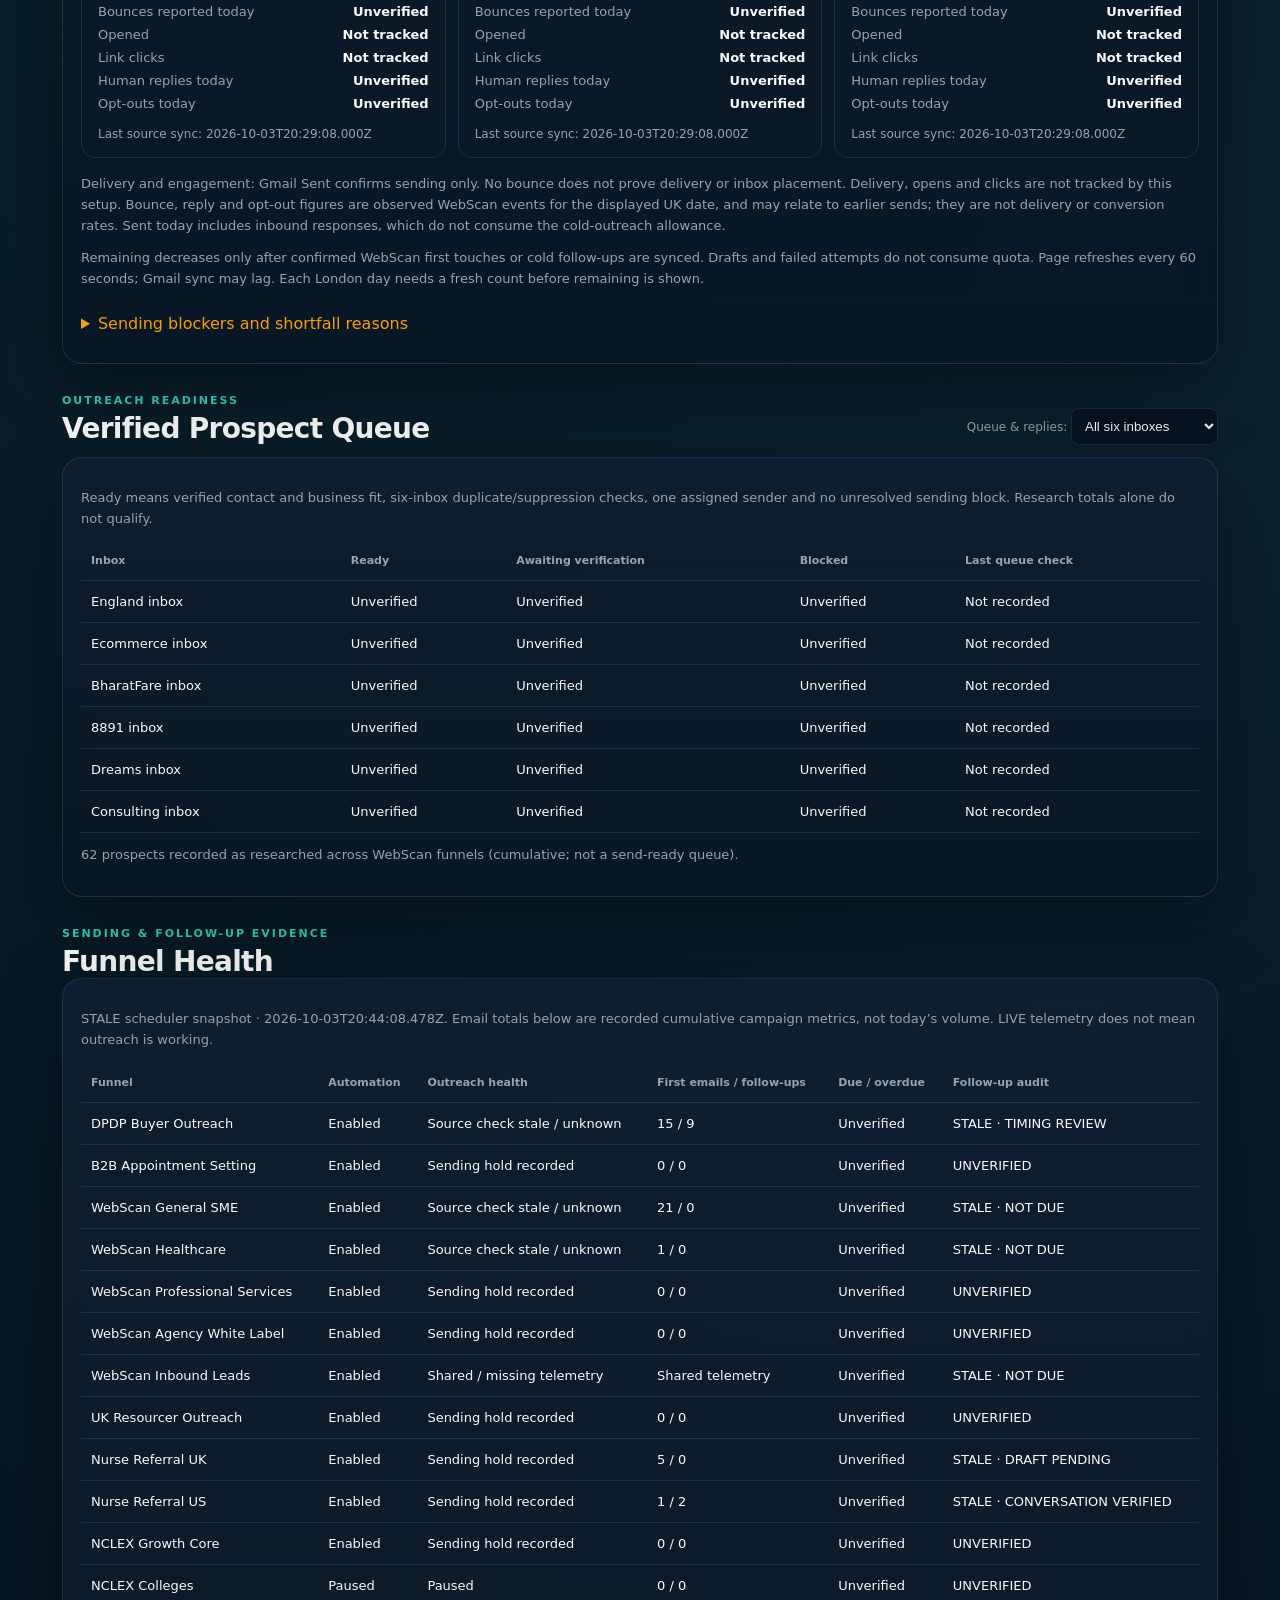
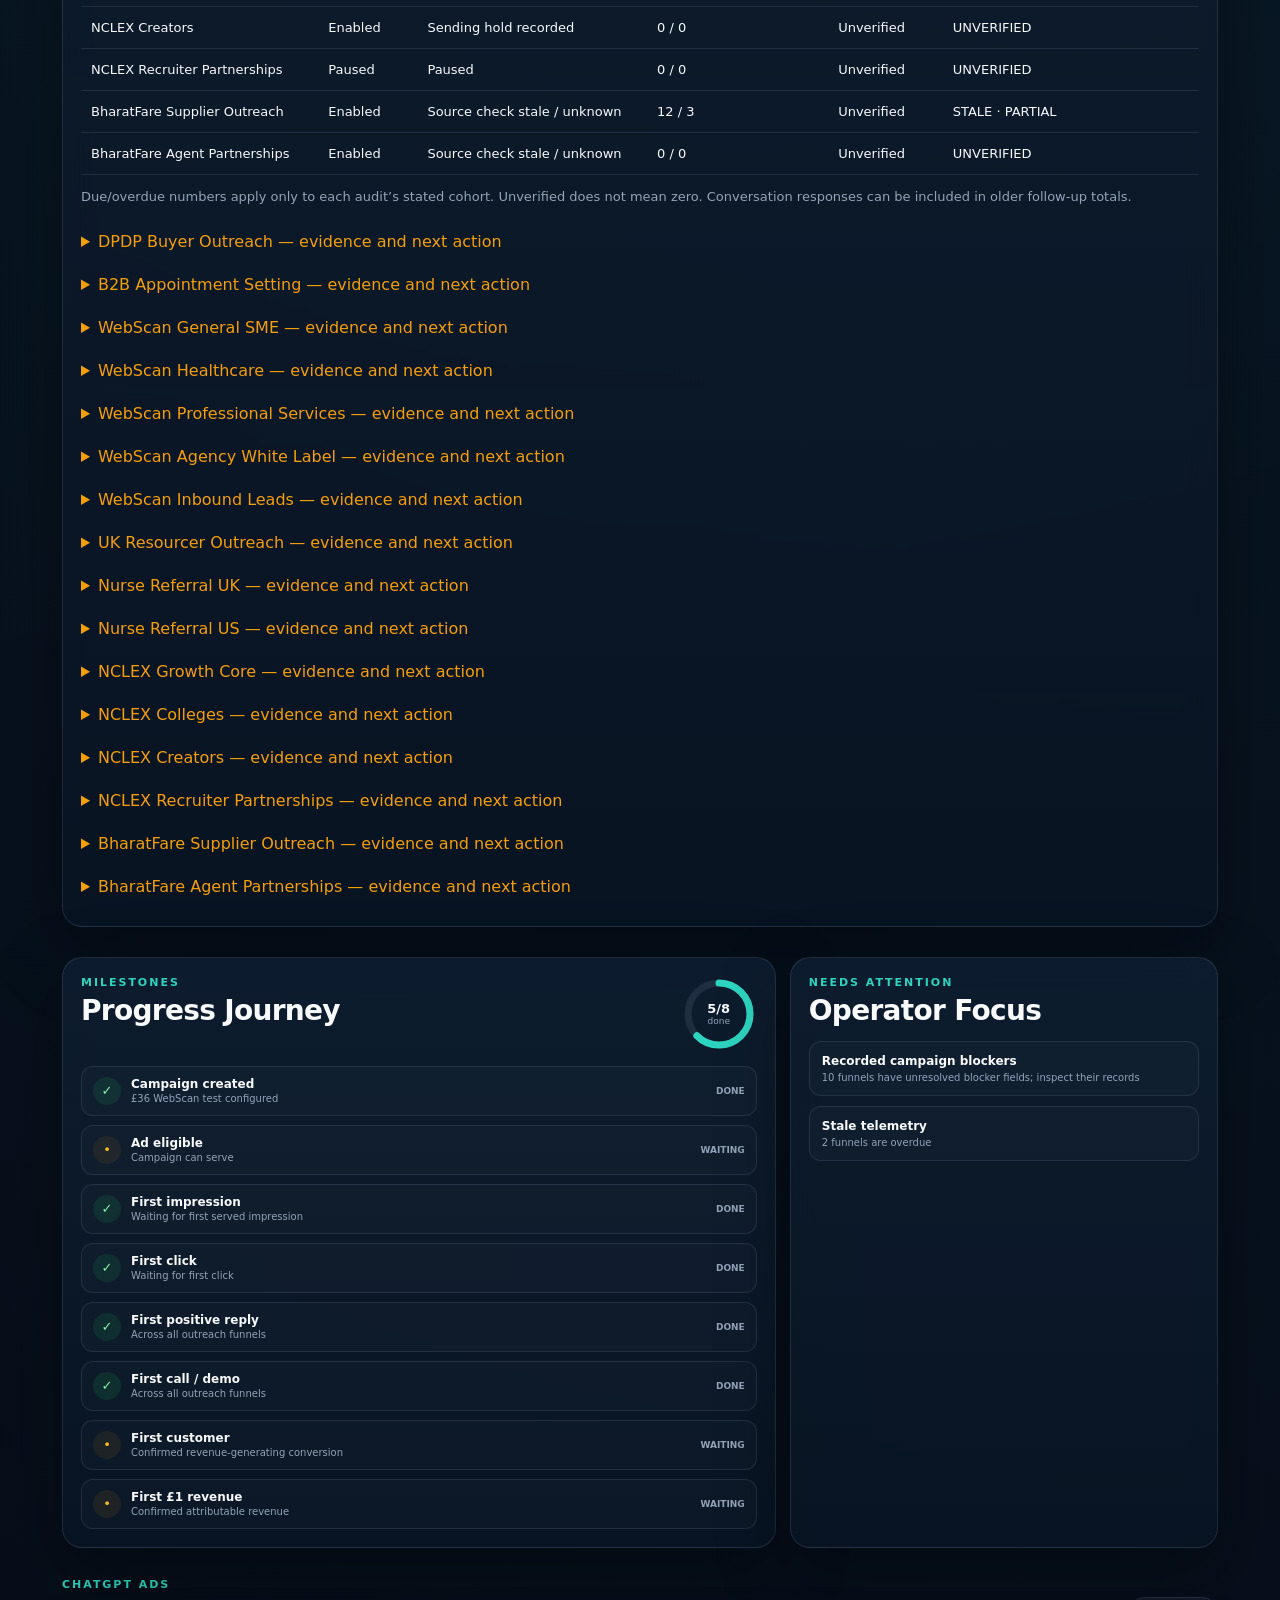
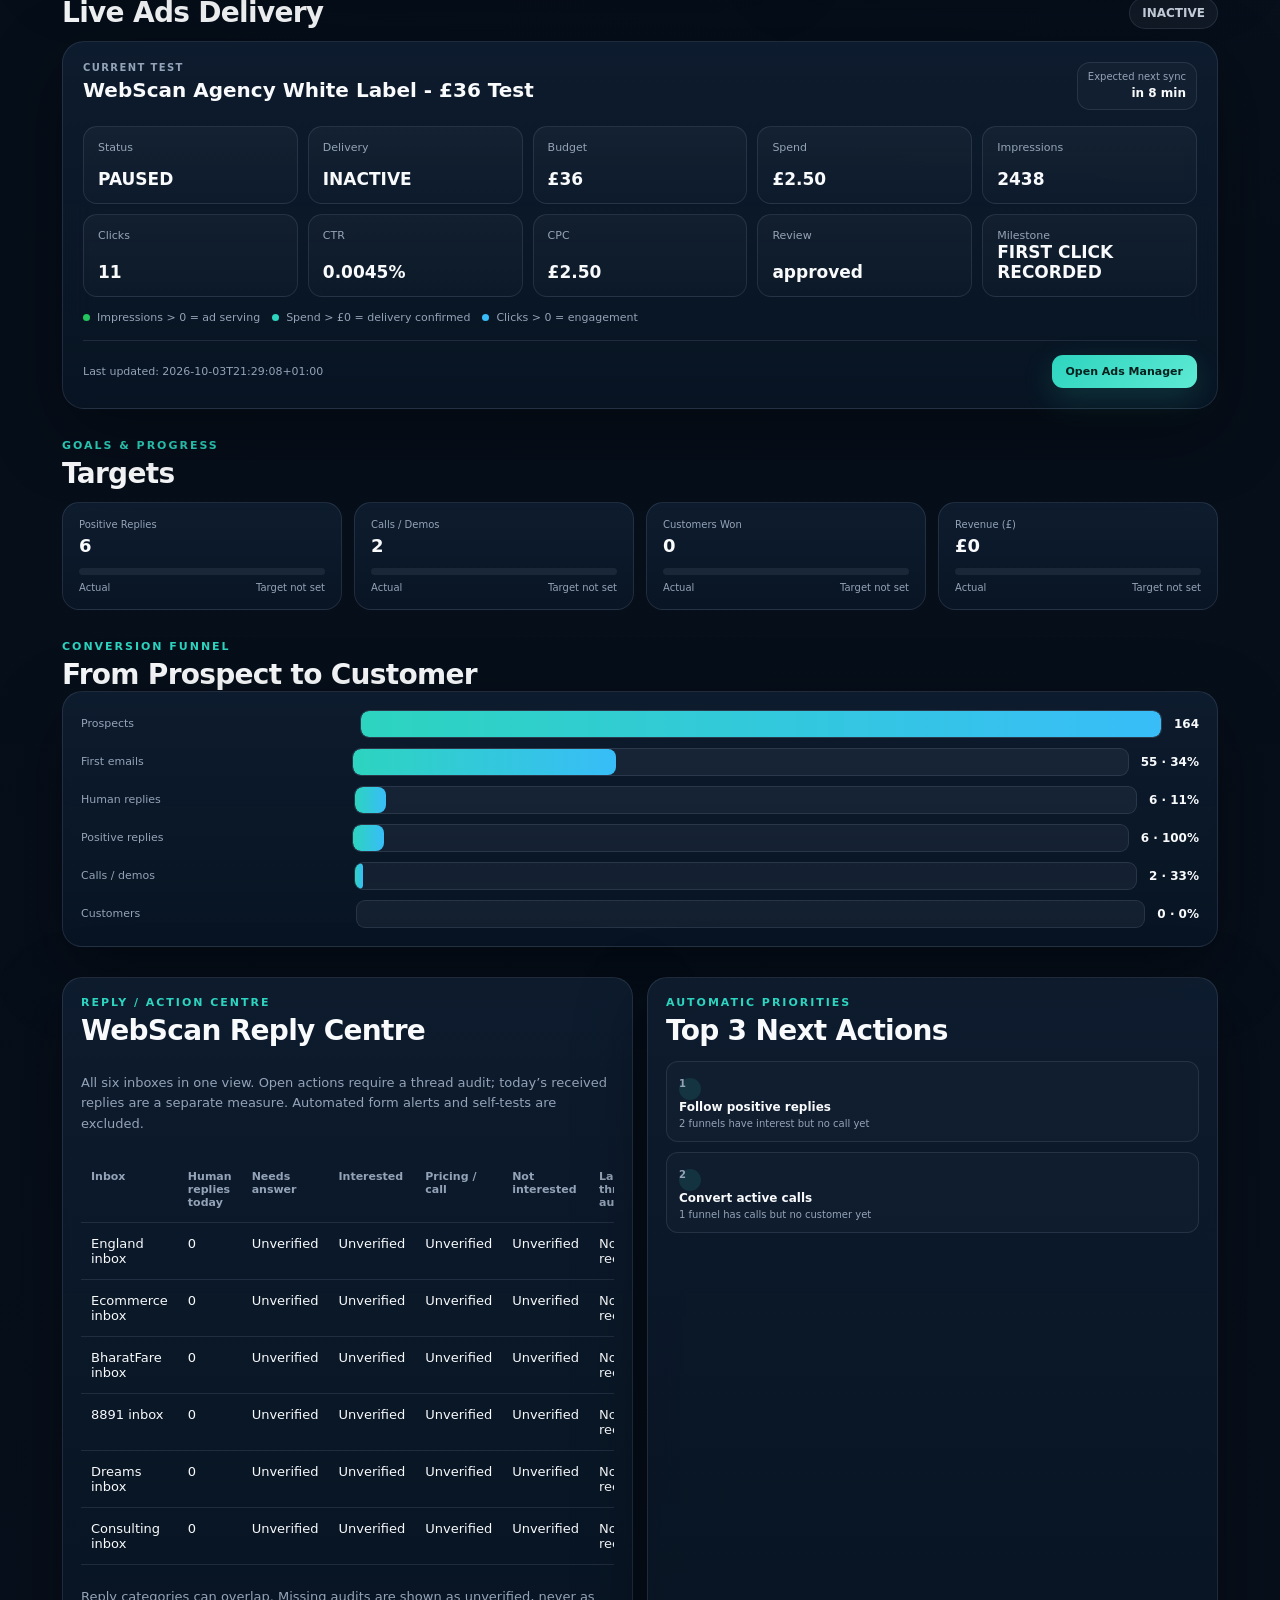
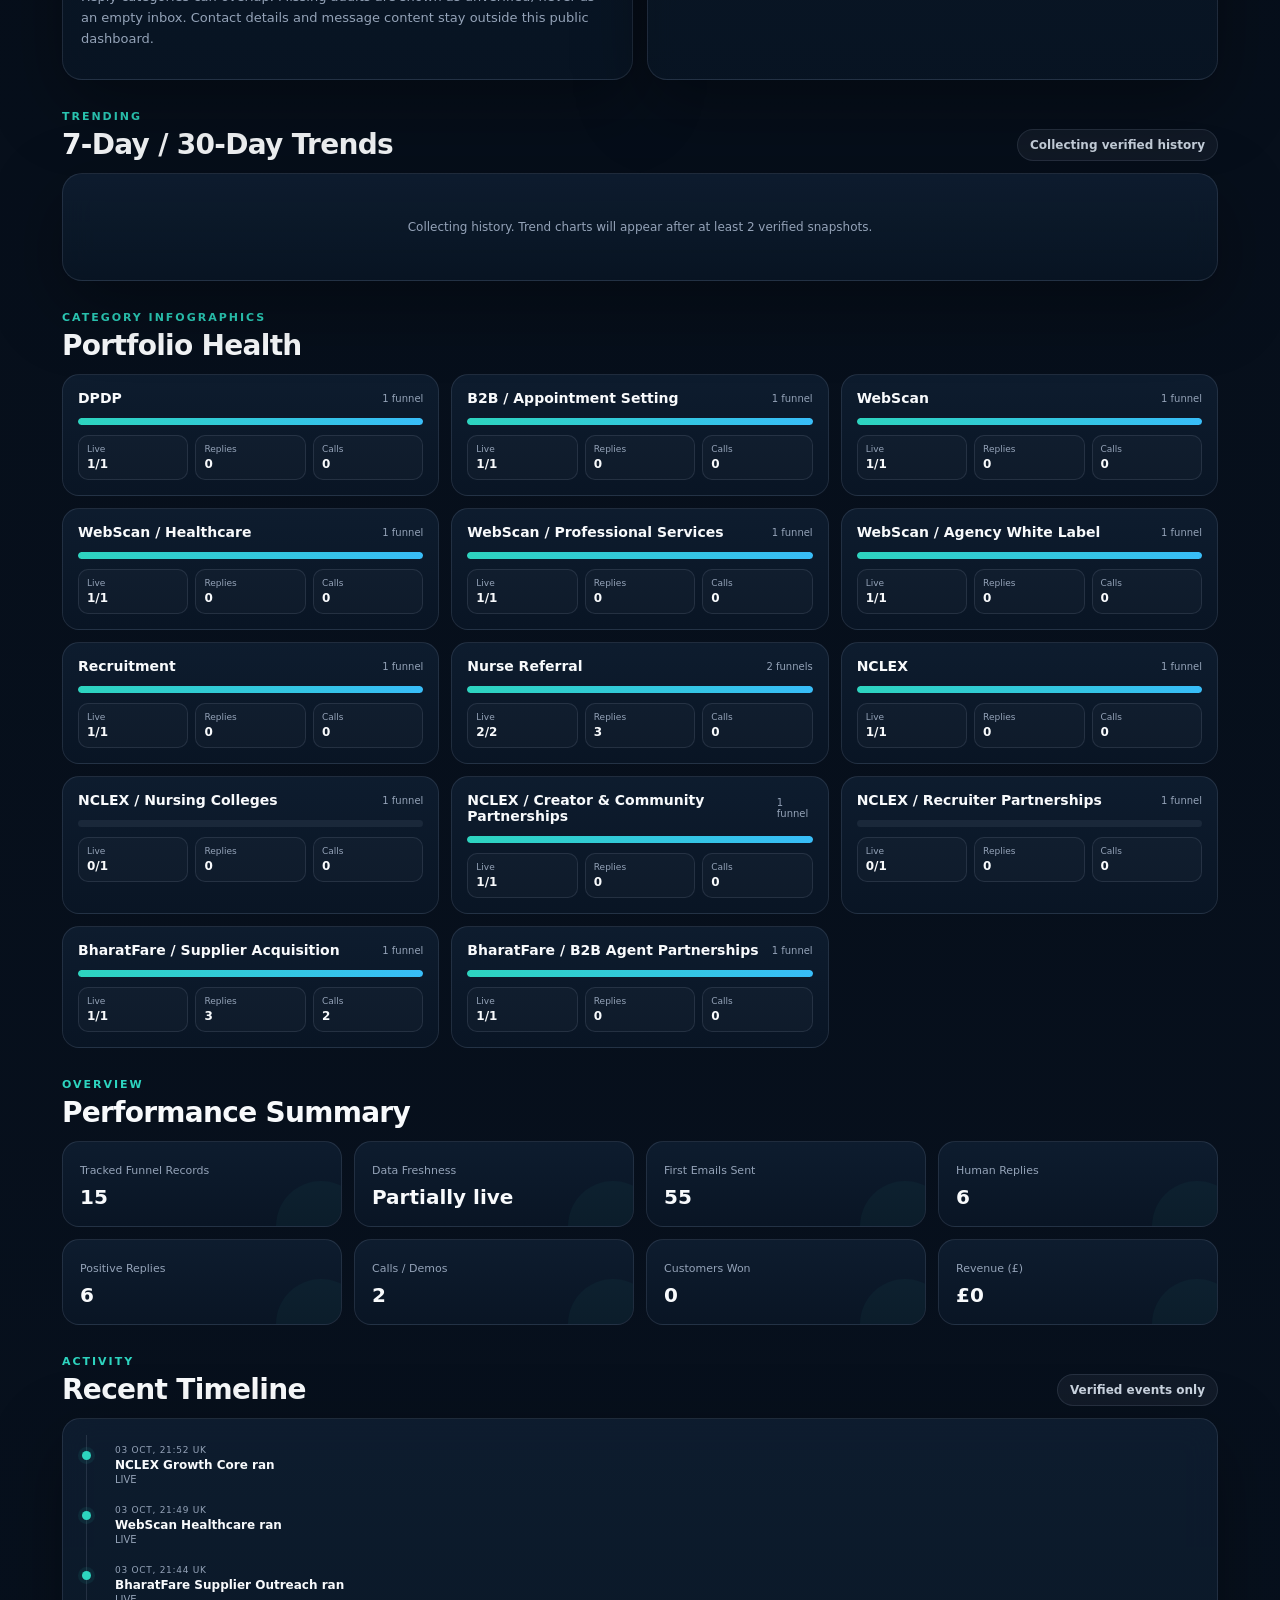
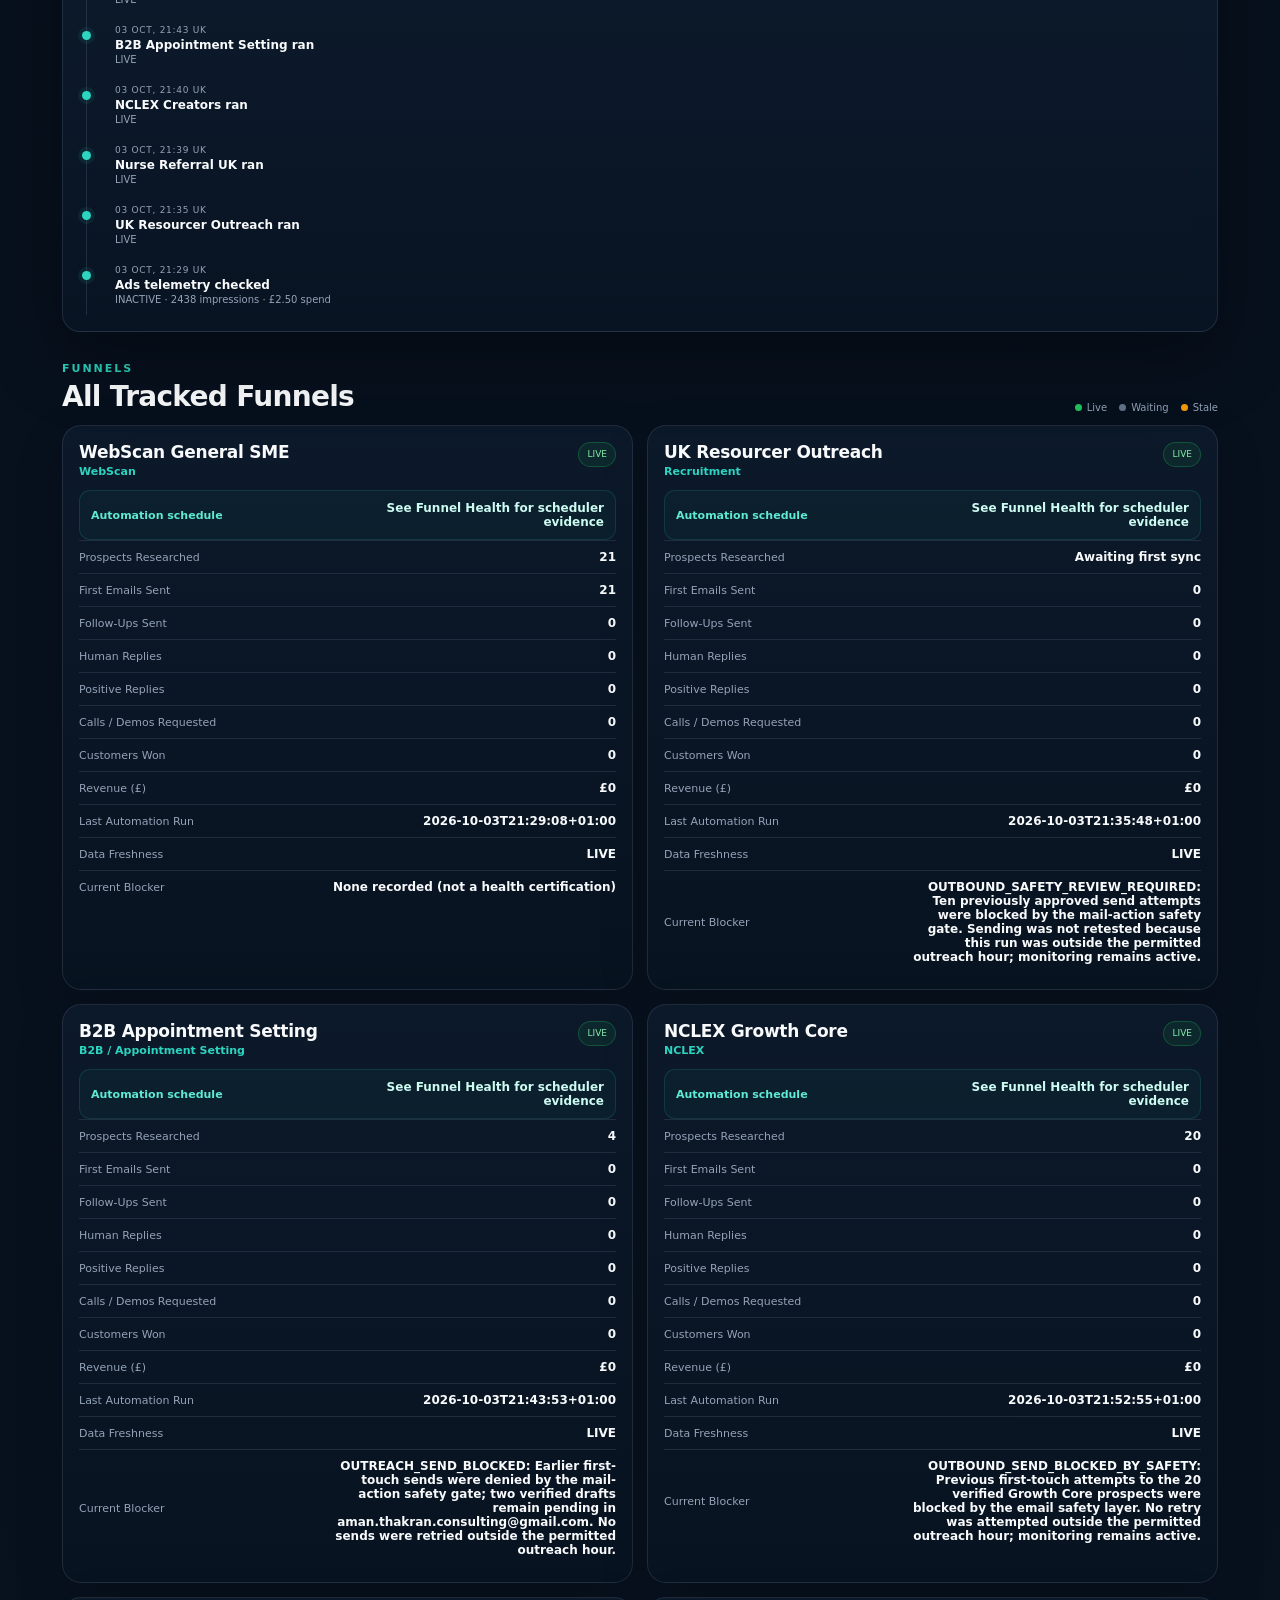
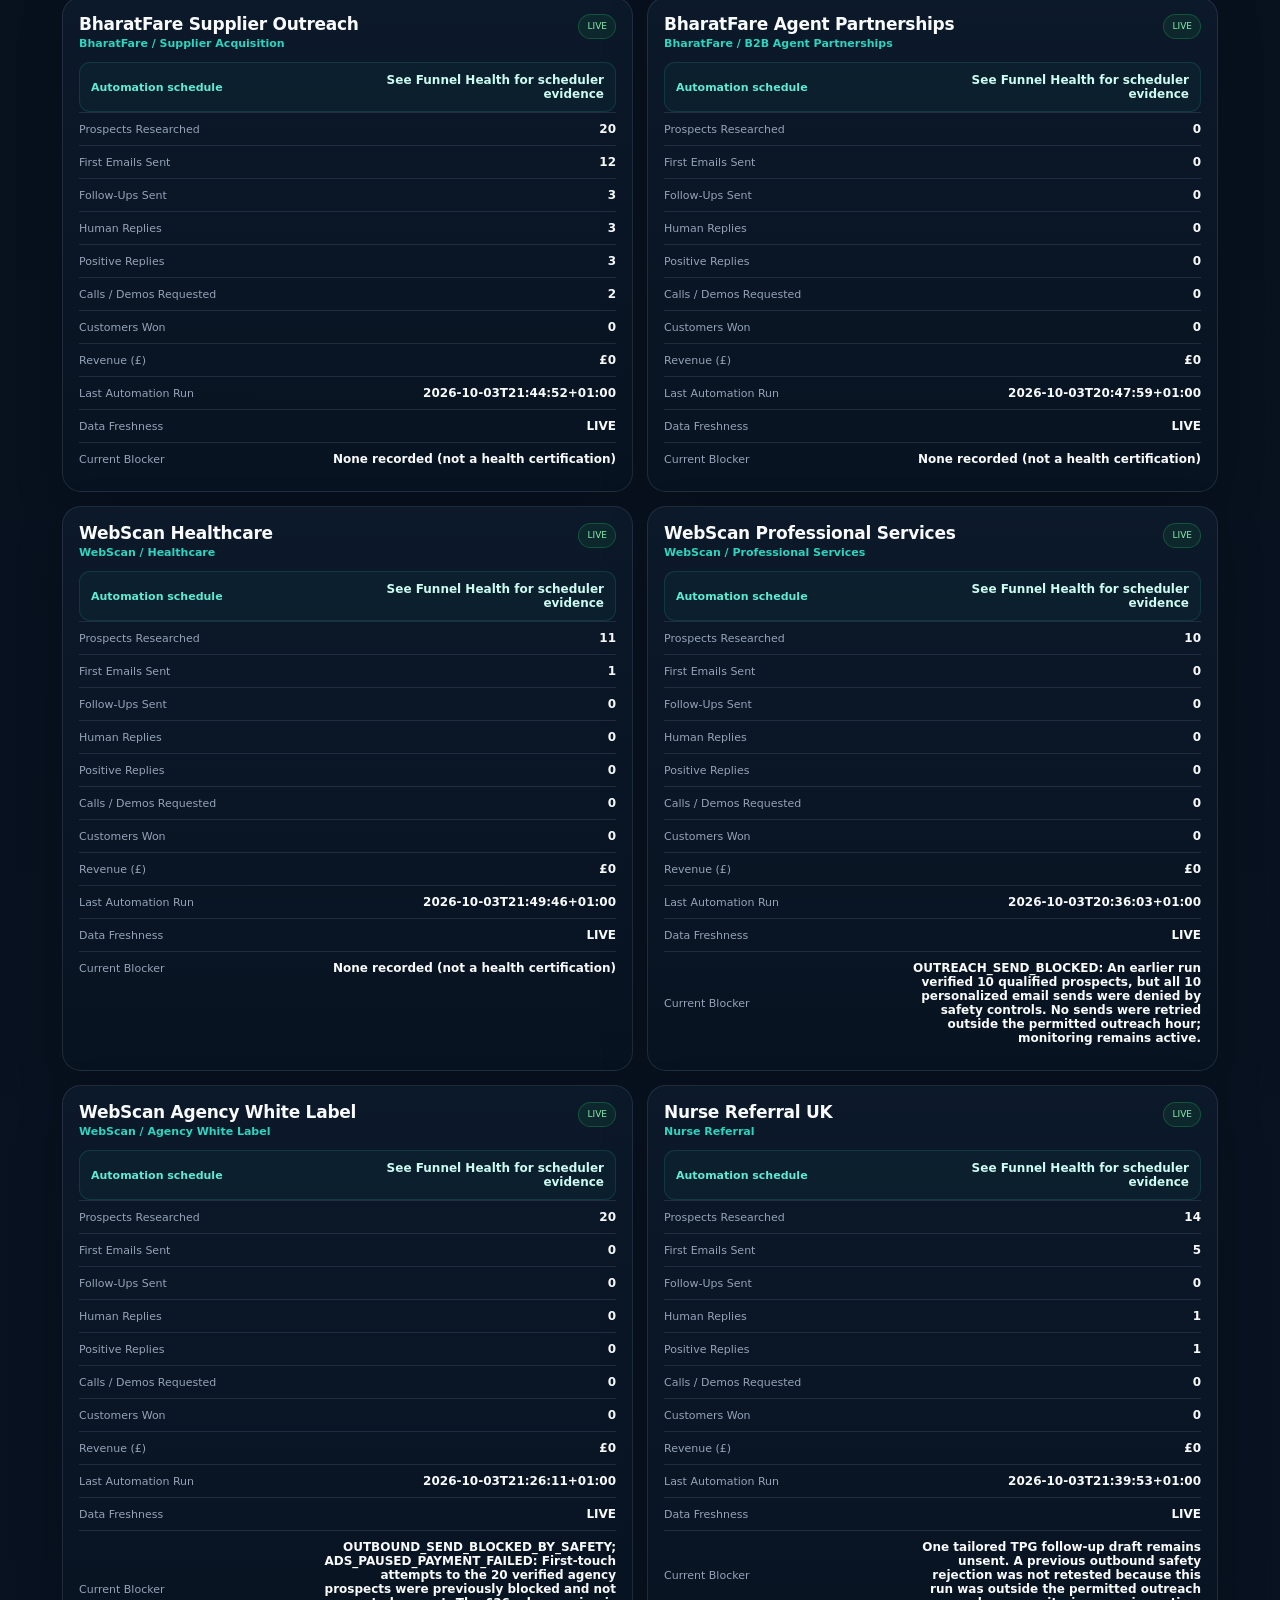
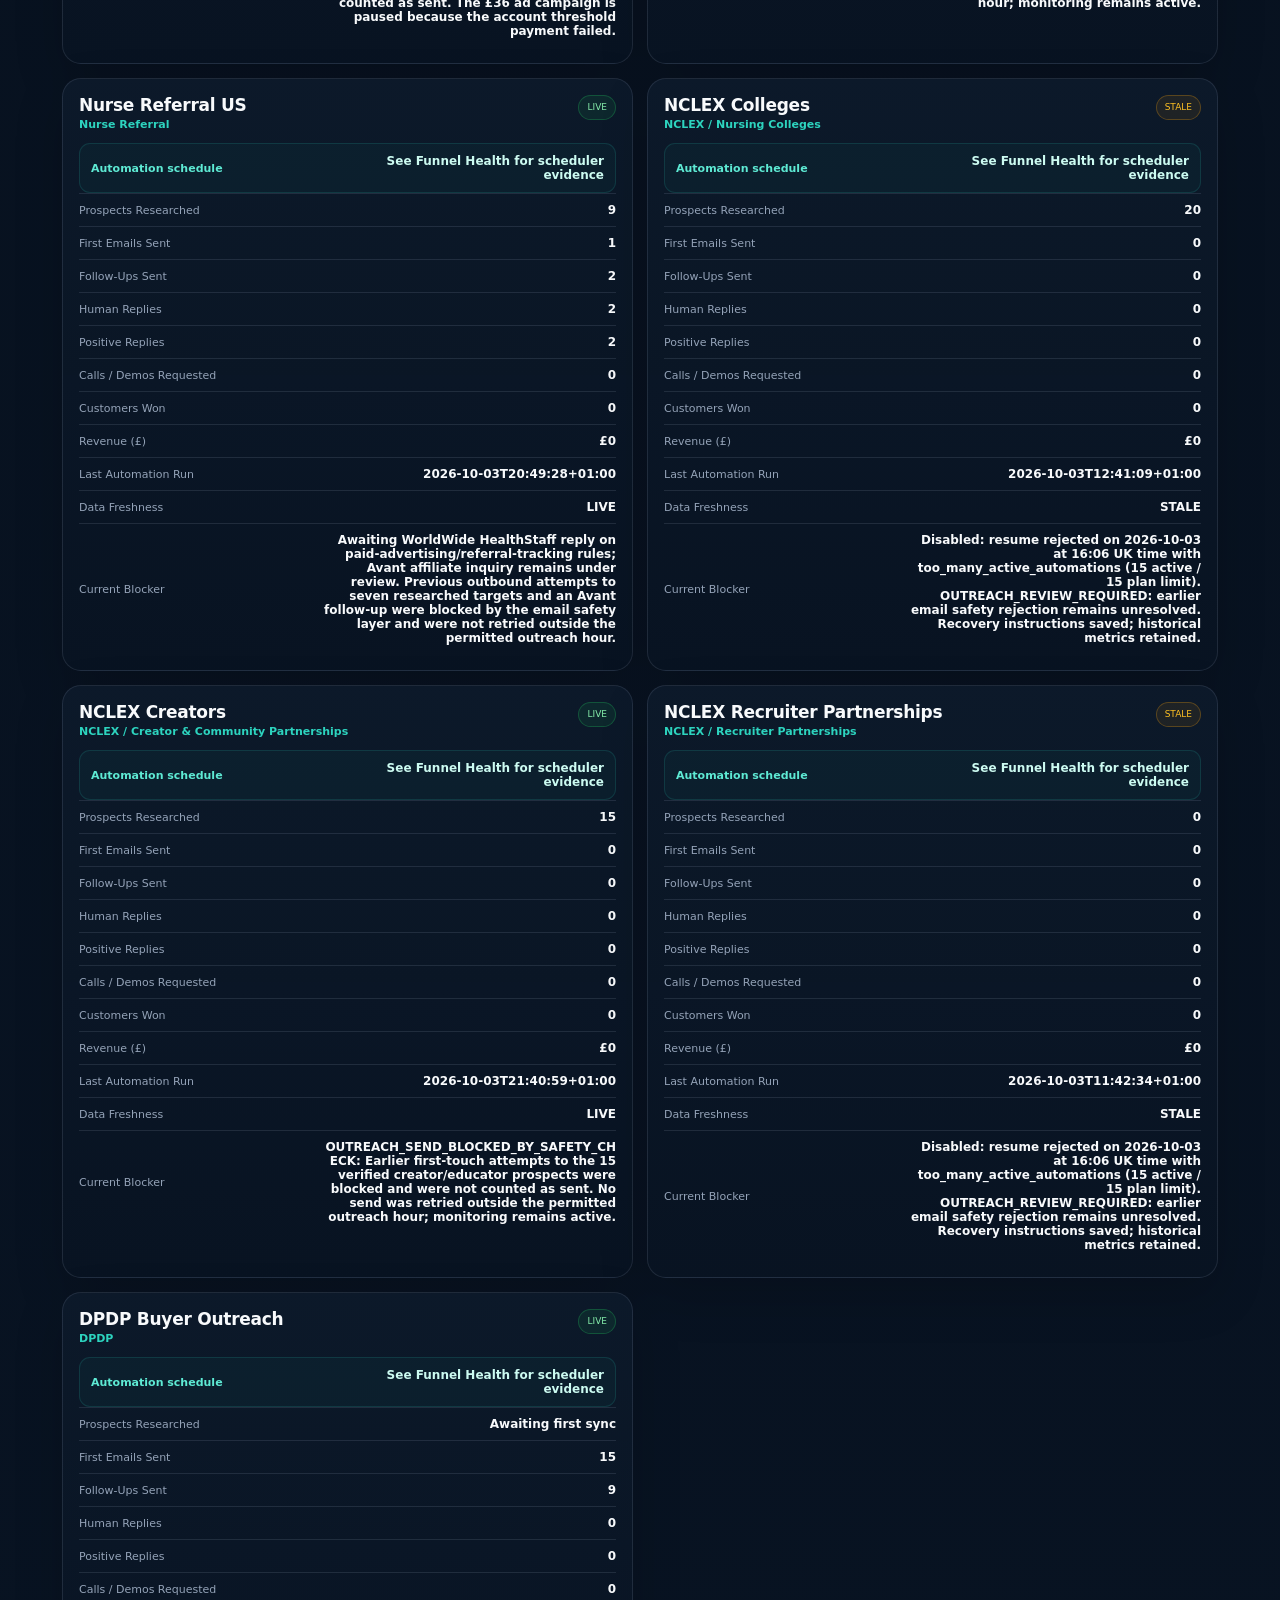
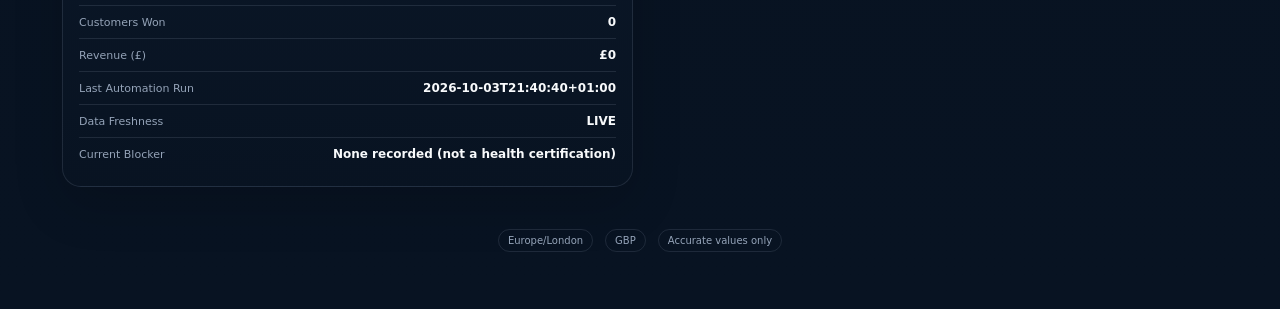
==== commit 2b4f46bb: "Show per-inbox sent, bounce and reply counters with explicit tracking gaps" ====
--- a/funnel-dashboard/index.html
+++ b/funnel-dashboard/index.html
@@ -214,6 +214,6 @@
     <span>Accurate values only</span>
   </footer>
 </main>
-<script src="dashboard-v2.js?v=20261003-remaining-1"></script>
+<script src="dashboard-v2.js?v=20261003-engagement-1"></script>
 </body>
 </html>
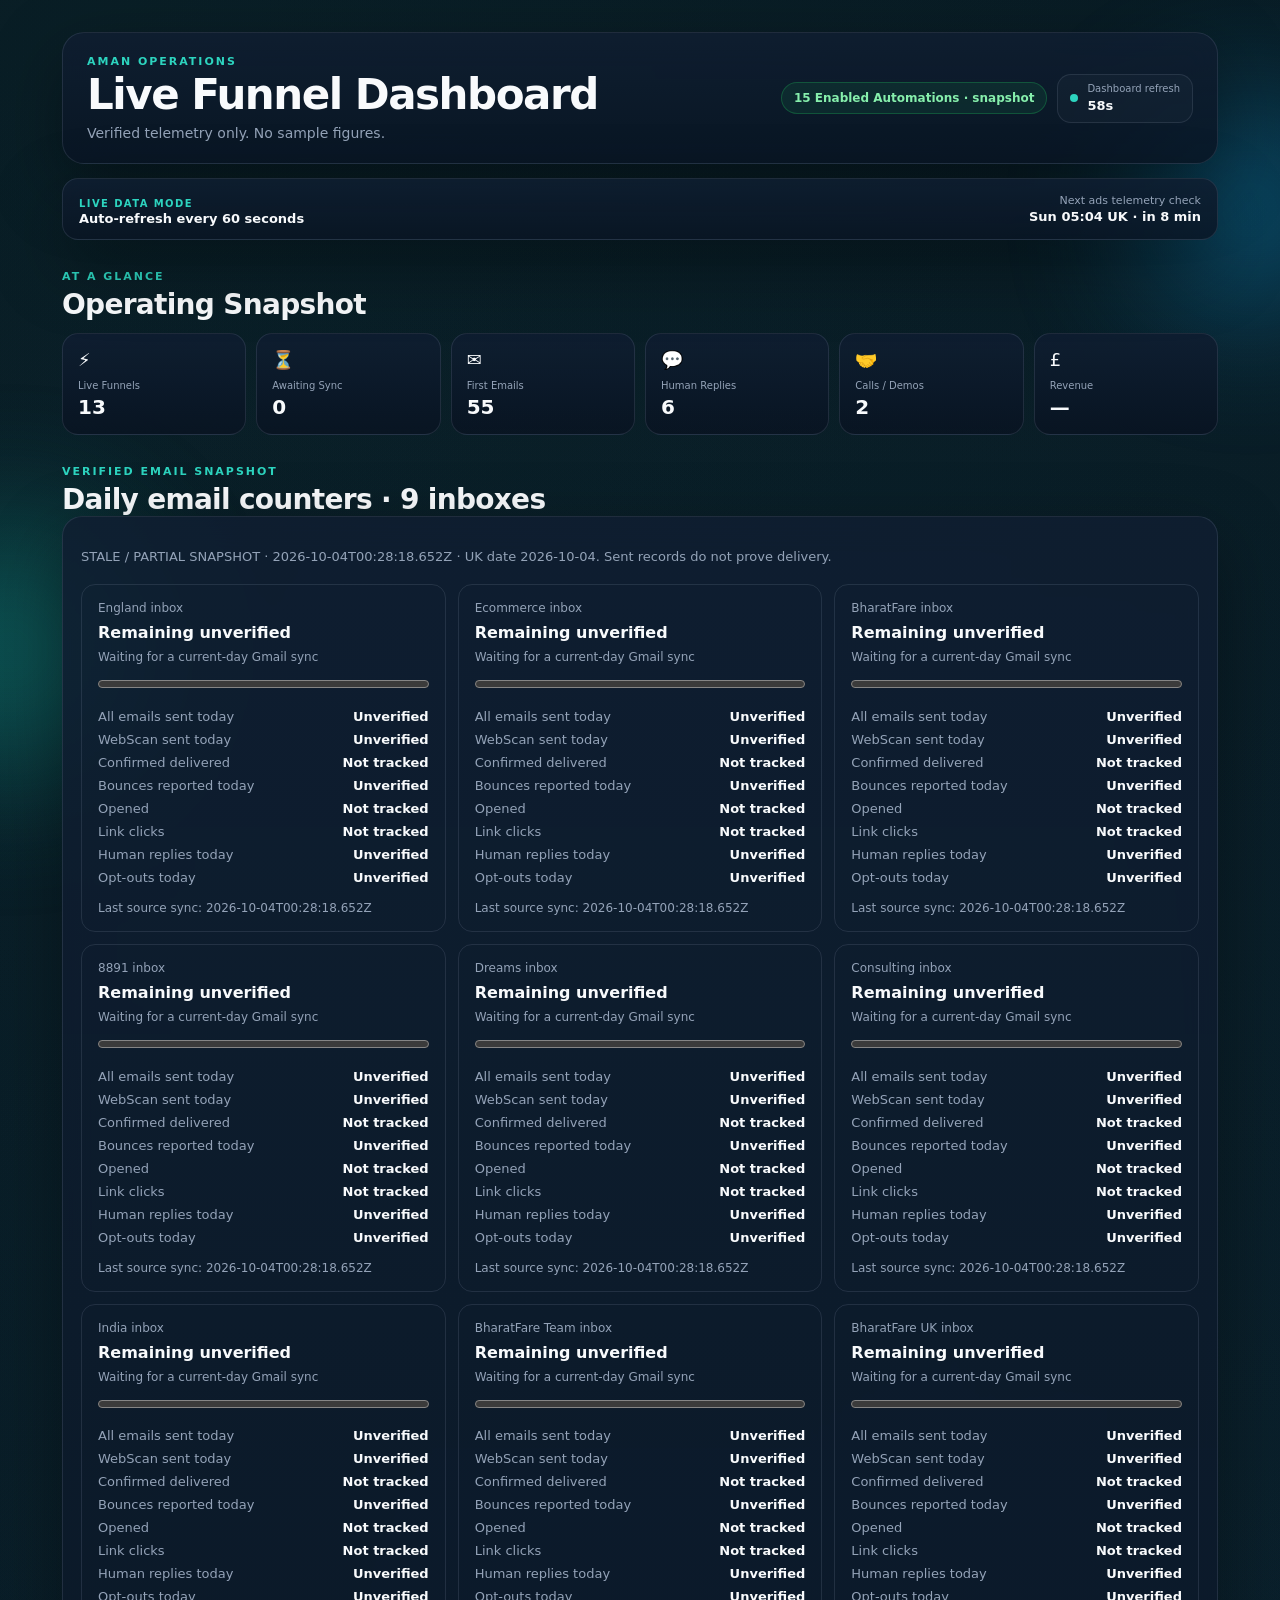
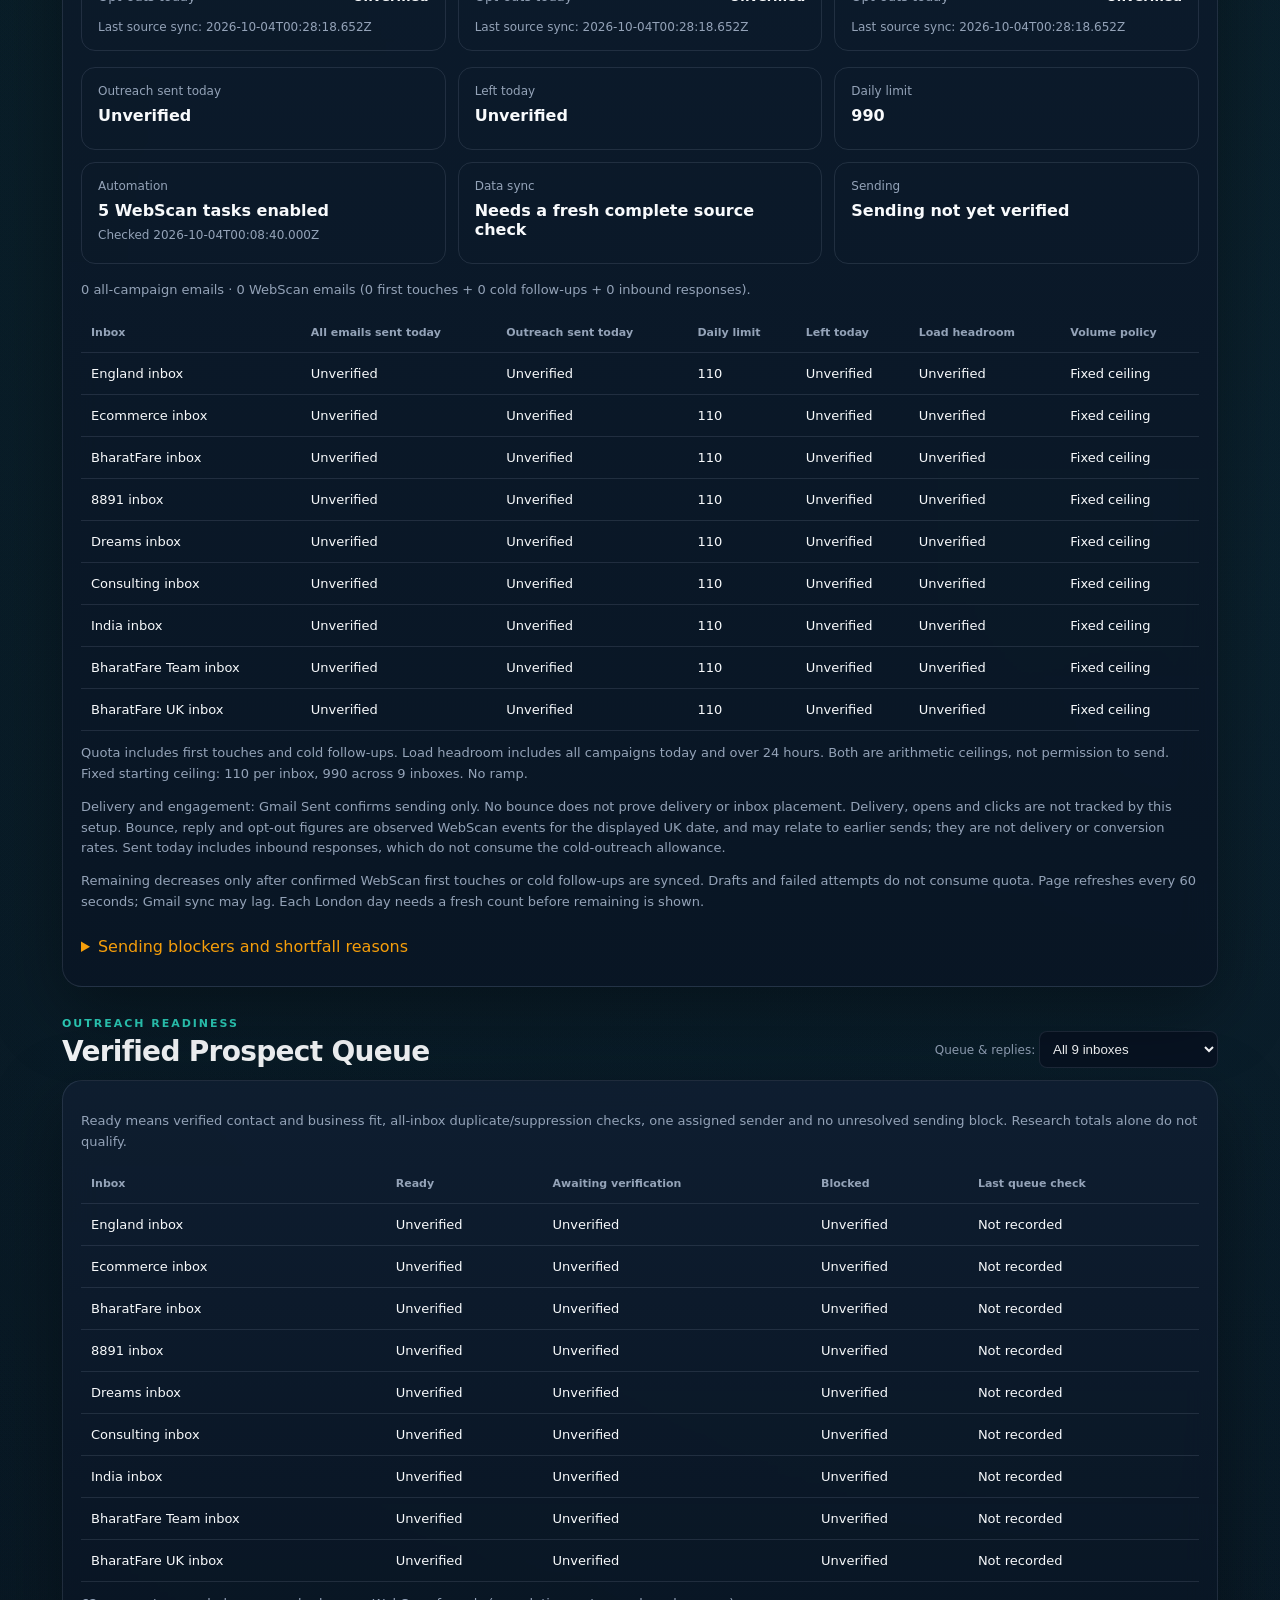
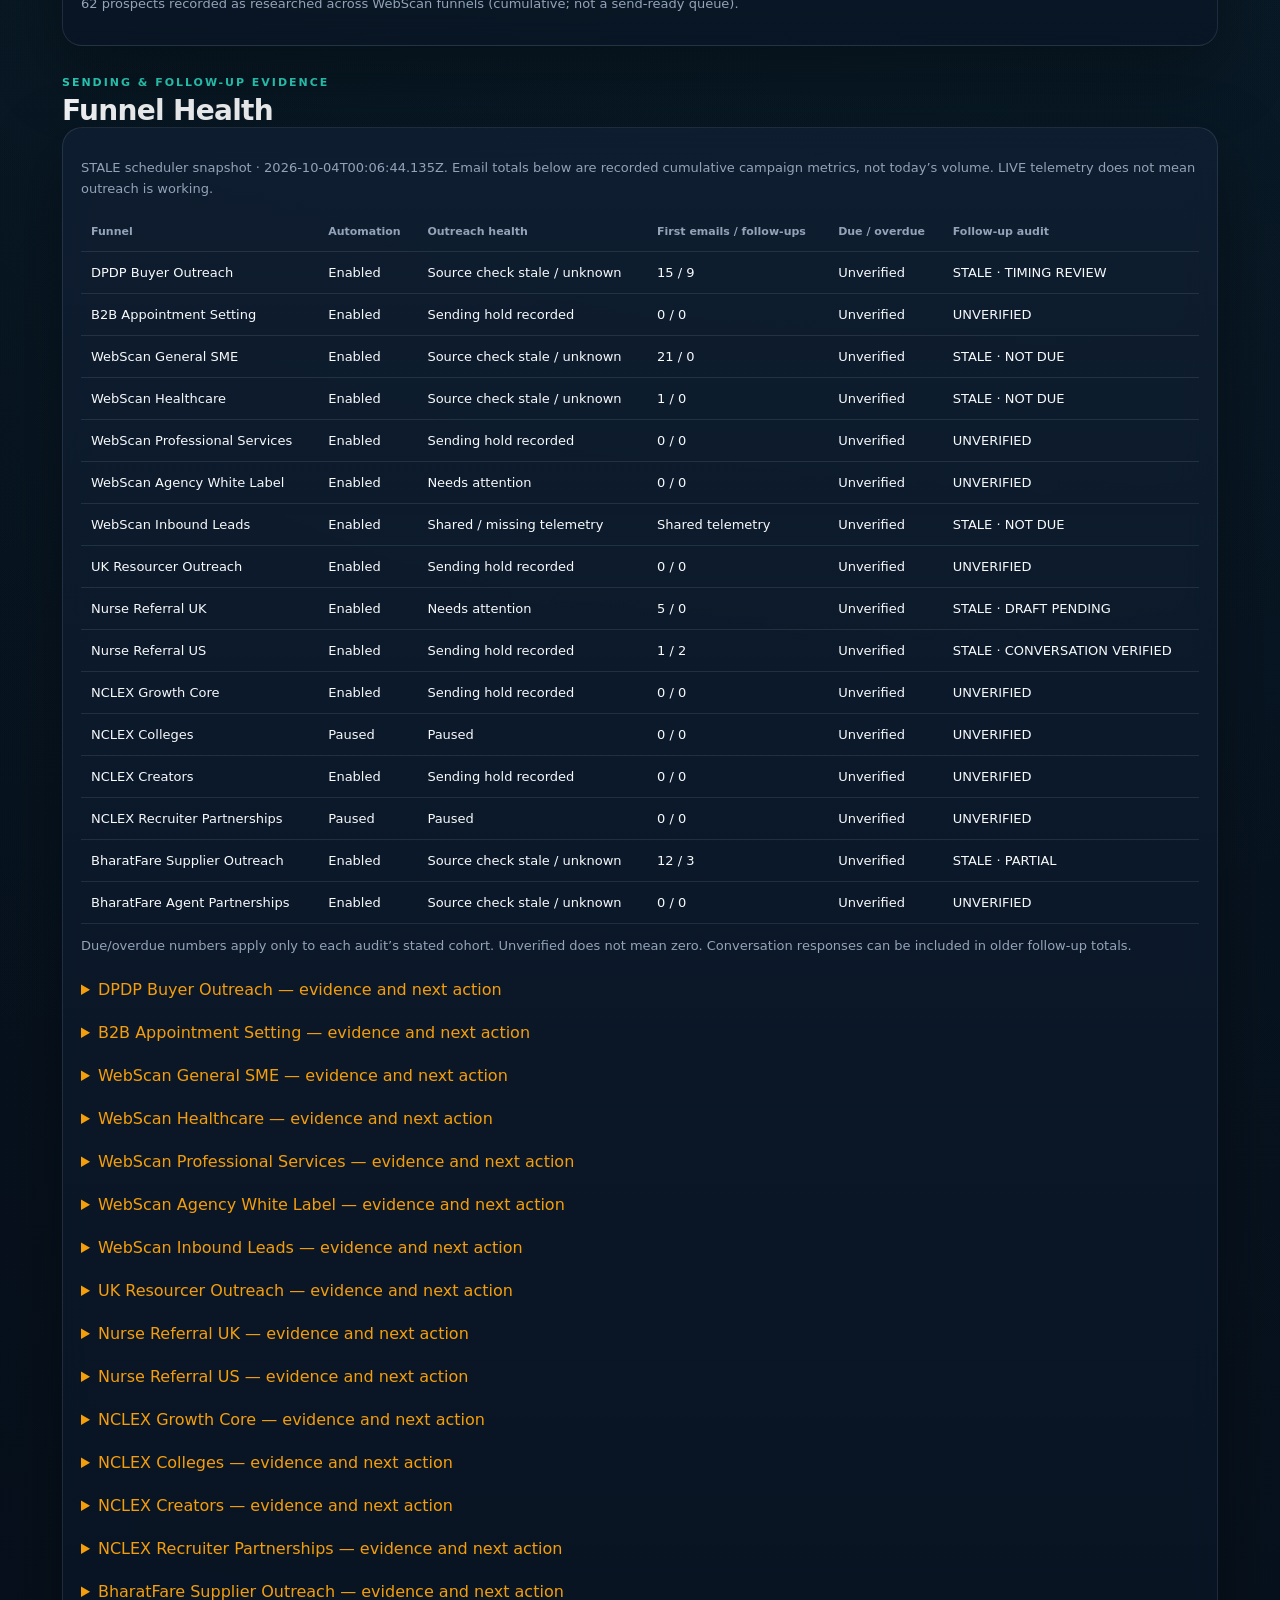
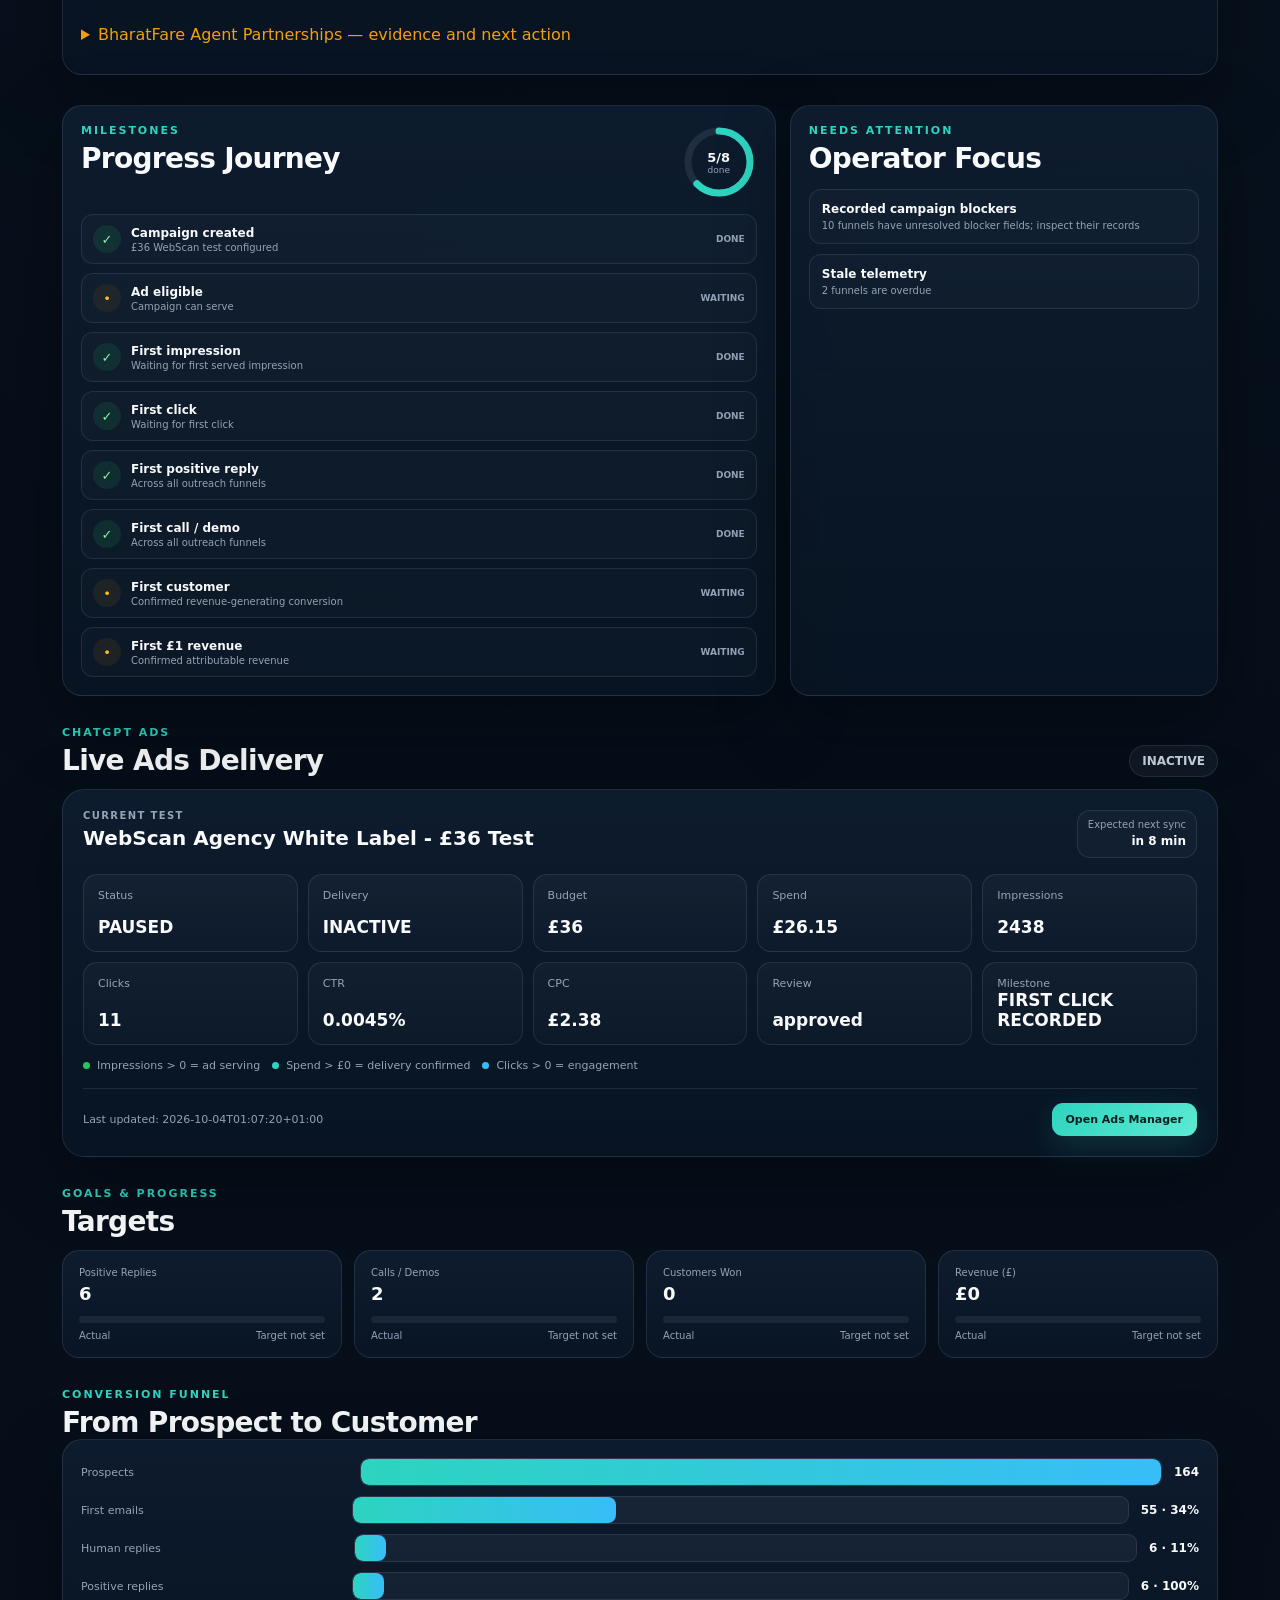
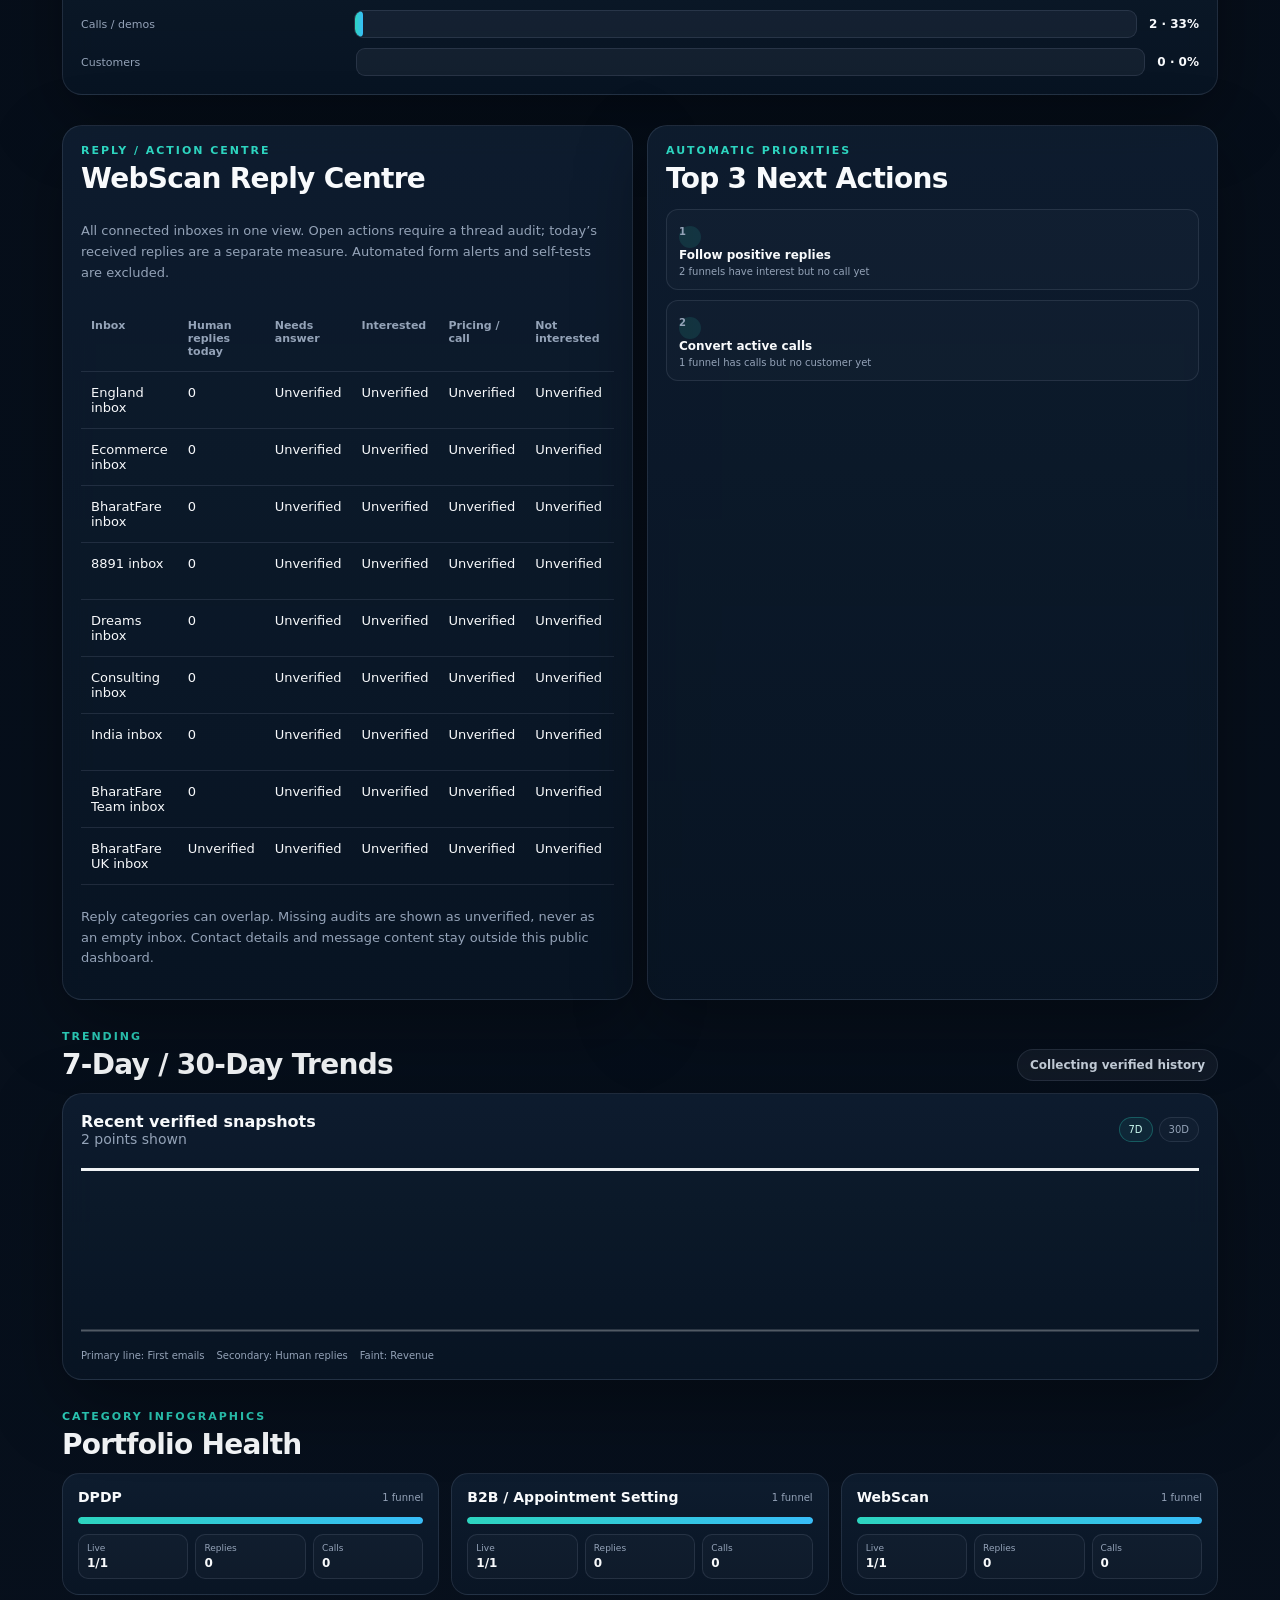
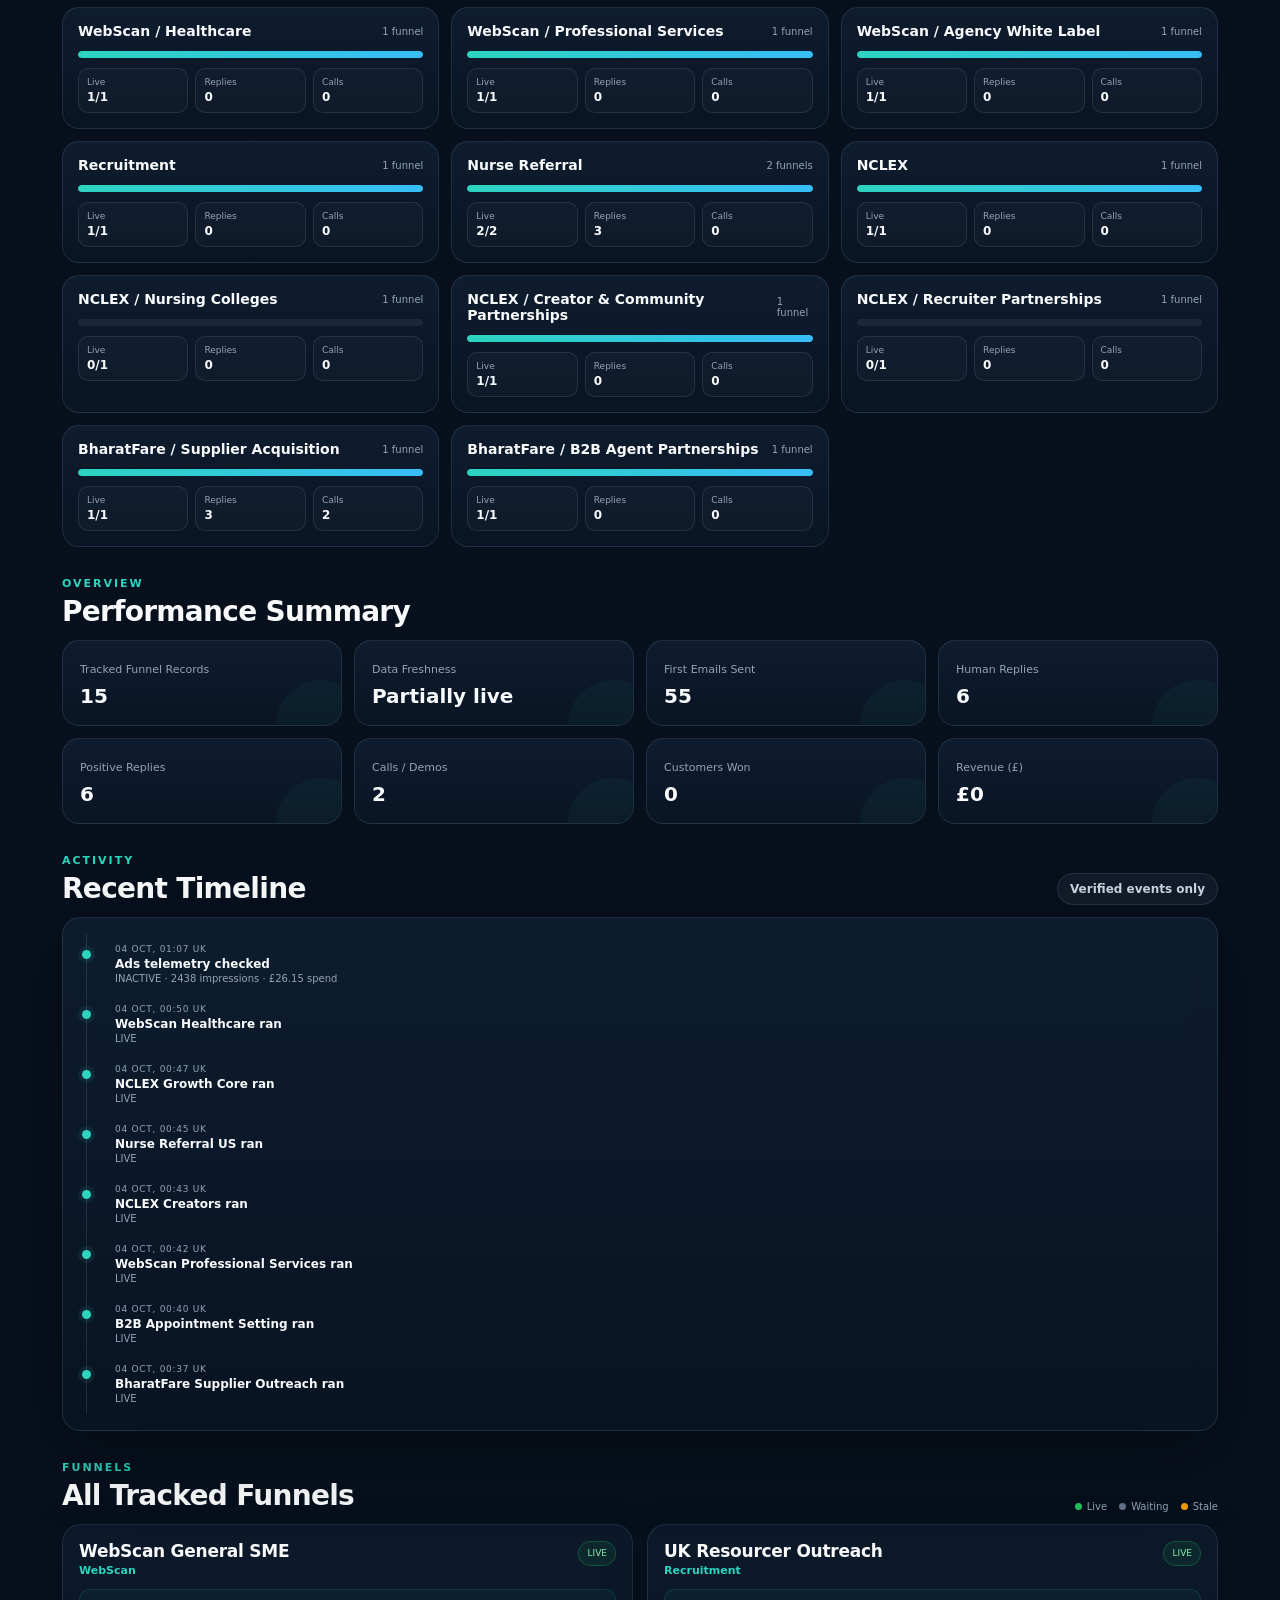
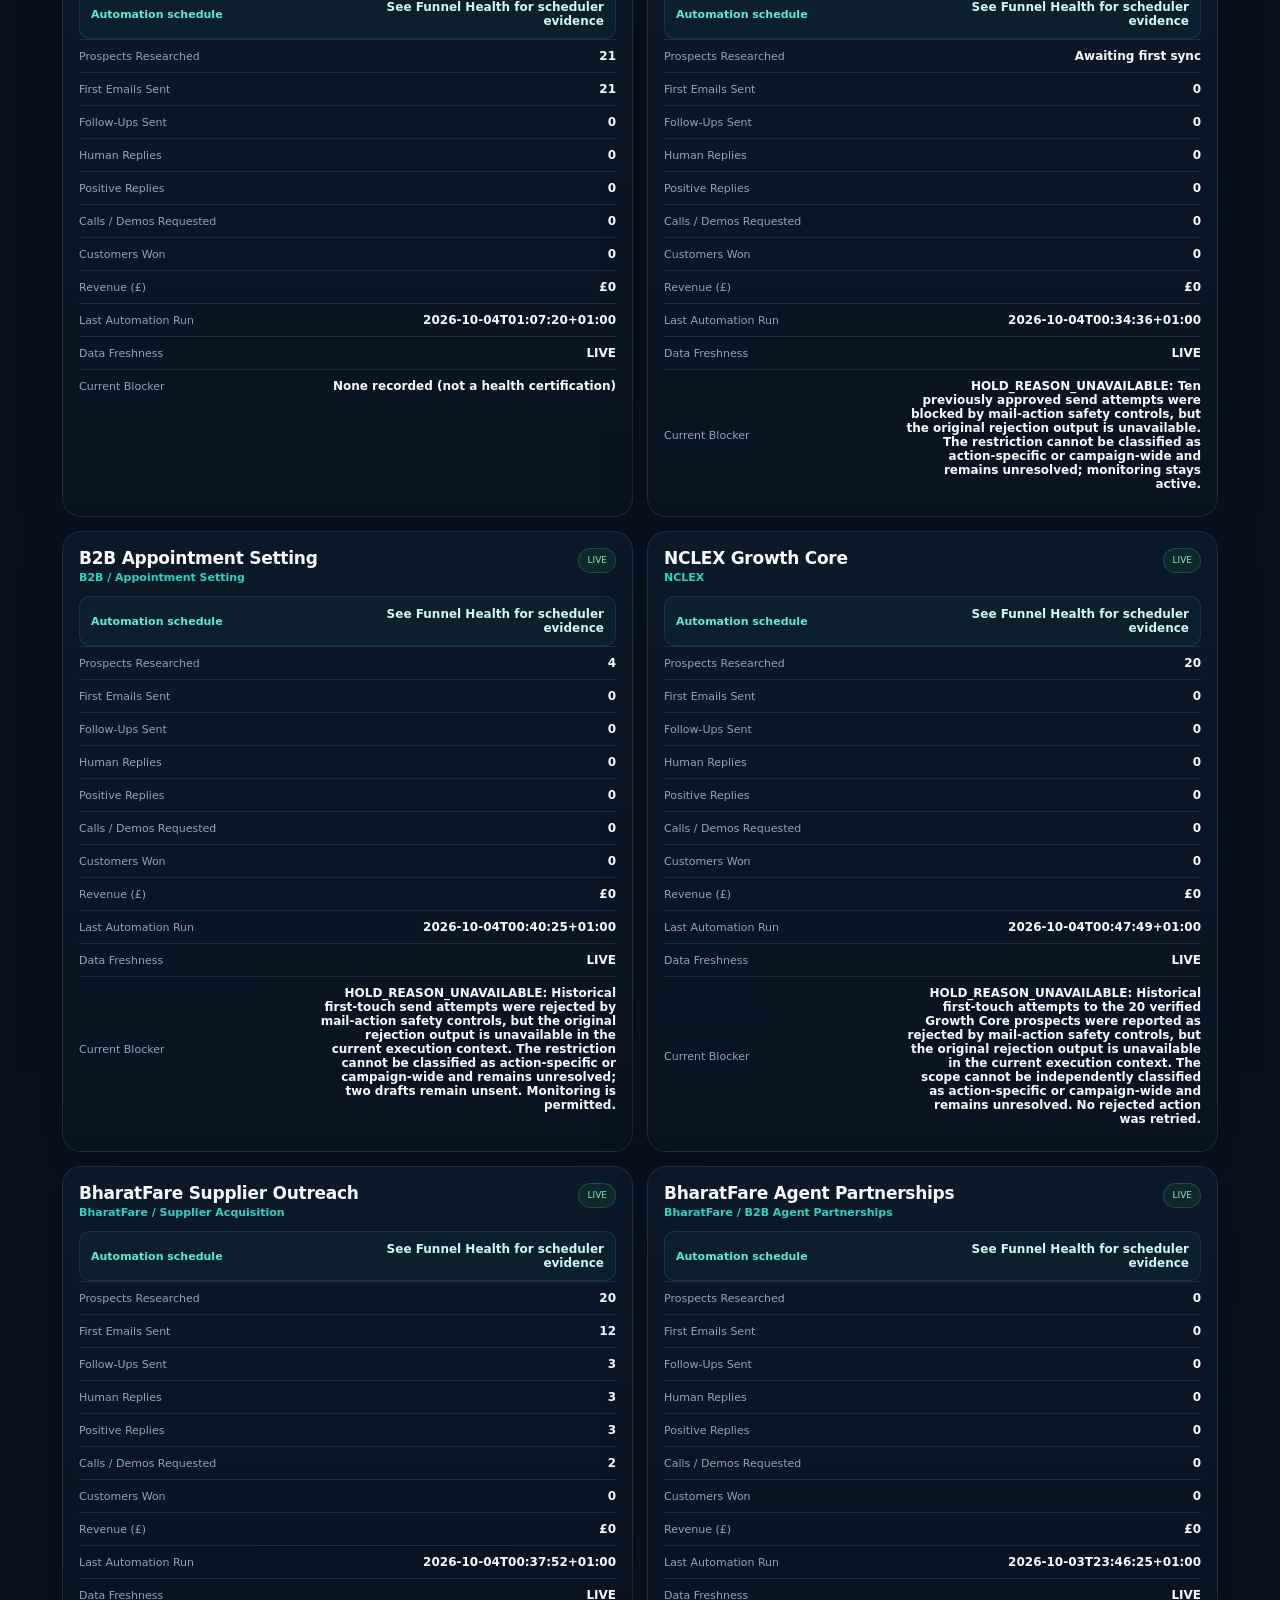
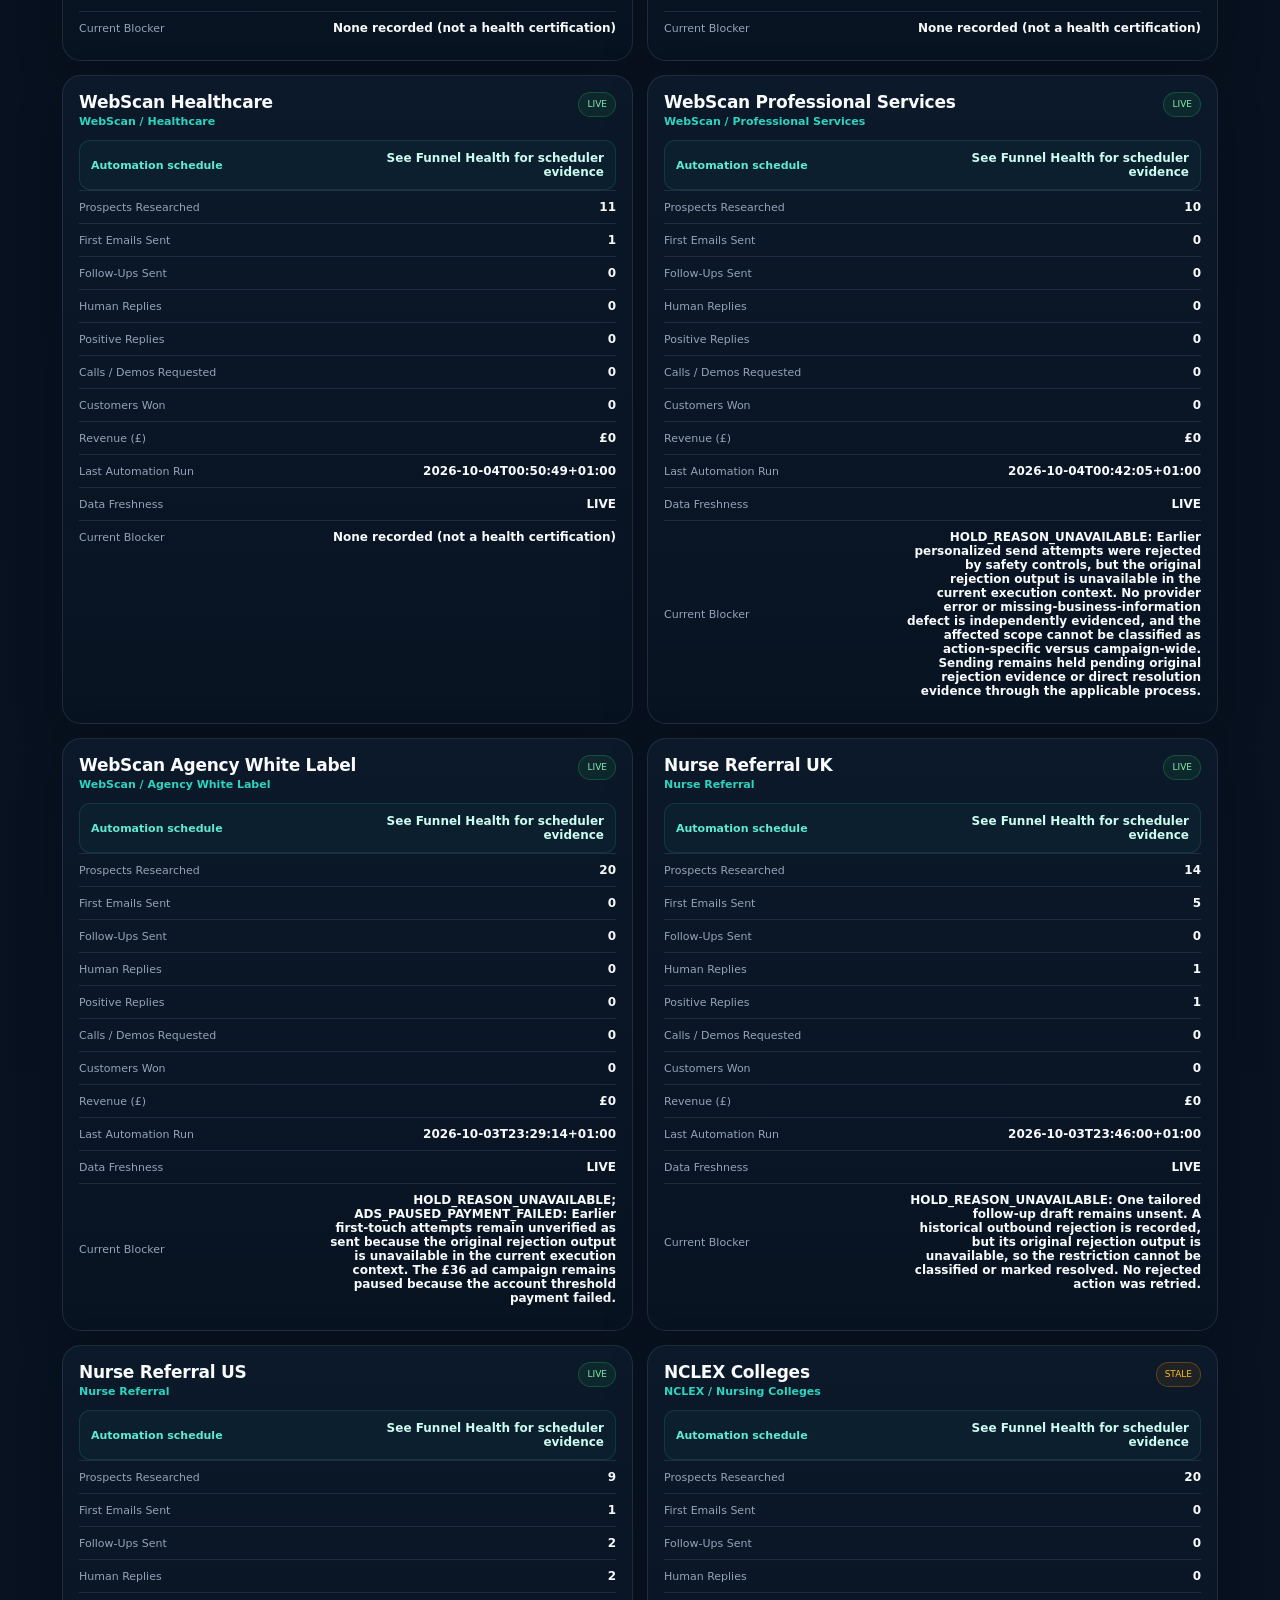
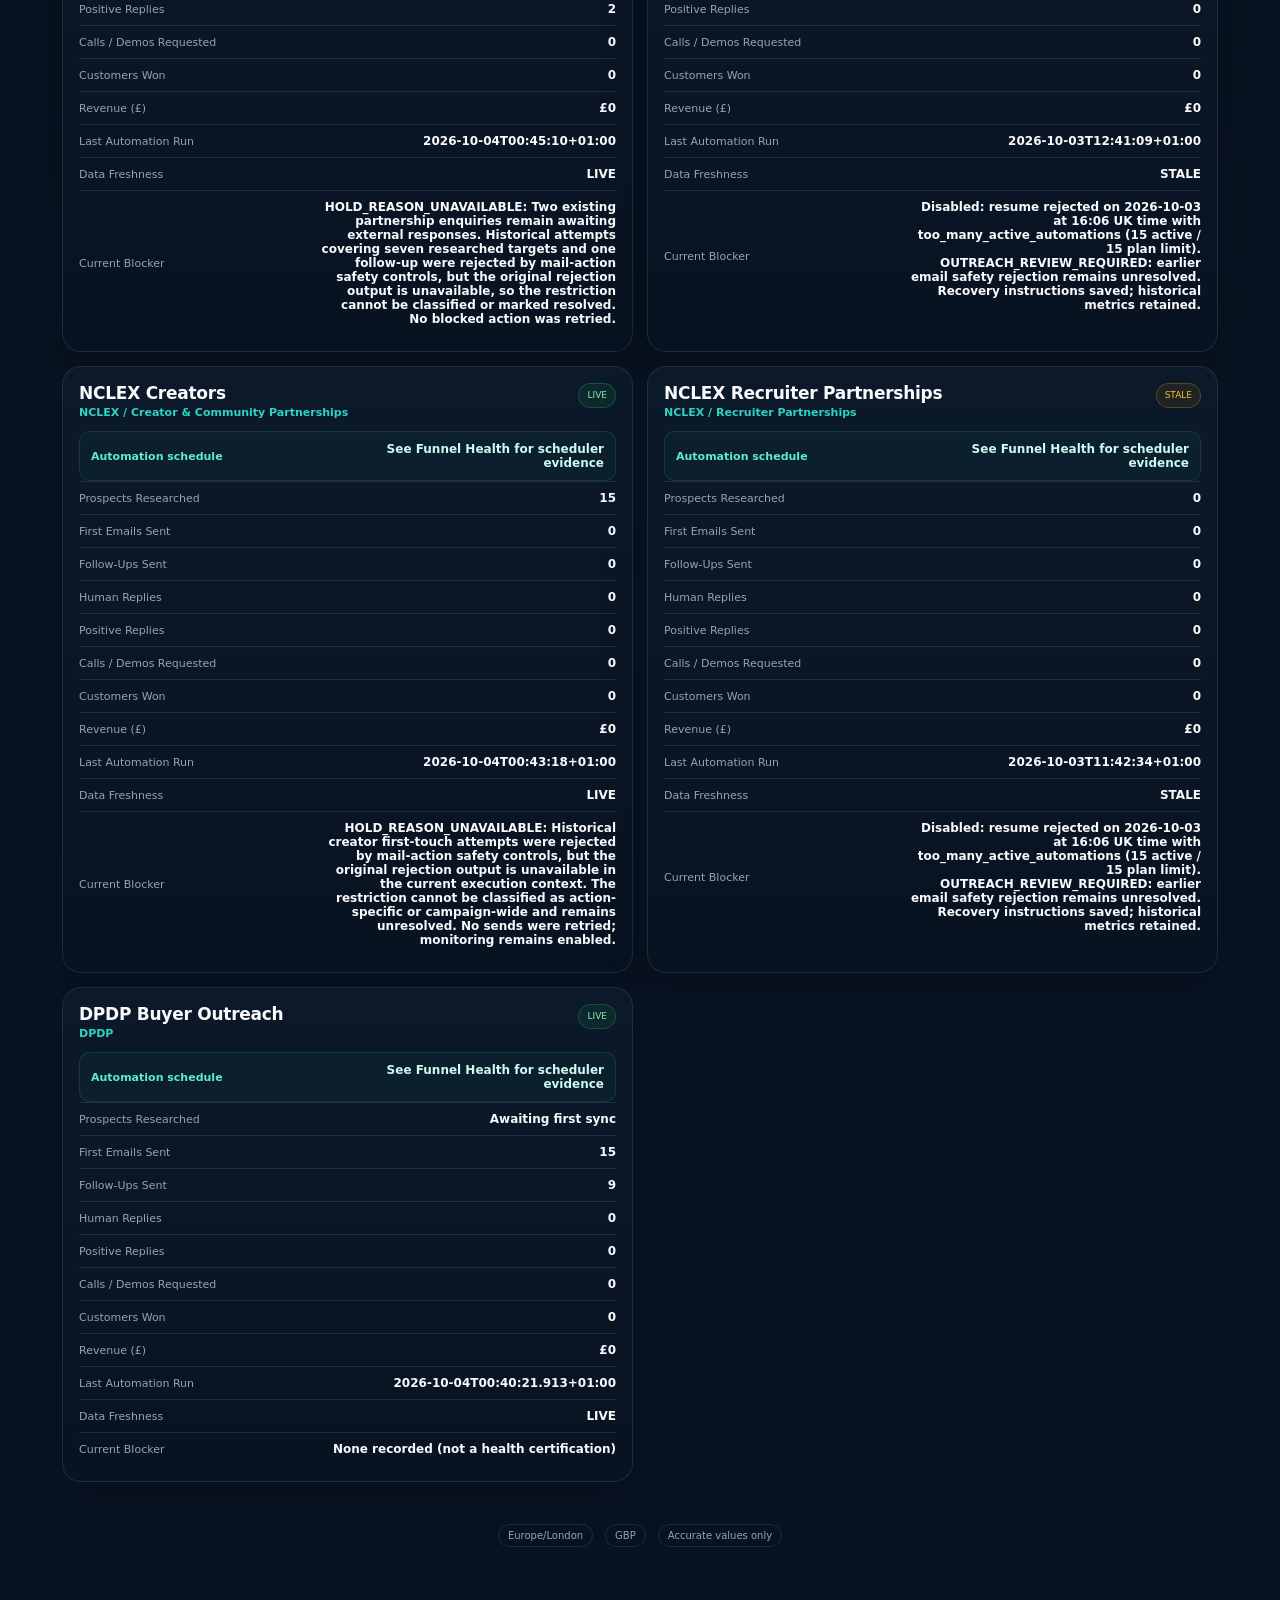
==== commit 37dd278c: "Fix daily inbox counters for all configured WebScan mailboxes" ====
--- a/funnel-dashboard/index.html
+++ b/funnel-dashboard/index.html
@@ -48,14 +48,14 @@
 
   <section class="section">
     <div class="eyebrow">VERIFIED EMAIL SNAPSHOT</div>
-    <h2>WebScan: Six Inboxes</h2>
+    <h2 id="webscanMailboxTitle">Daily email counters</h2>
     <div id="webscanMailboxes" class="panel glass"><p class="sub">Loading verified inbox counts…</p></div>
   </section>
 
   <section class="section">
     <div class="eyebrow">OUTREACH READINESS</div>
     <div class="section-head"><h2>Verified Prospect Queue</h2>
-      <label class="ops-filter">Queue &amp; replies: <select id="opsInboxFilter" aria-label="Filter queue and replies by inbox"><option value="all">All six inboxes</option><option>England inbox</option><option>Ecommerce inbox</option><option>BharatFare inbox</option><option>8891 inbox</option><option>Dreams inbox</option><option>Consulting inbox</option></select></label>
+      <label class="ops-filter">Queue &amp; replies: <select id="opsInboxFilter" aria-label="Filter queue and replies by inbox"><option value="all">All inboxes</option><option>England inbox</option><option>Ecommerce inbox</option><option>BharatFare inbox</option><option>8891 inbox</option><option>Dreams inbox</option><option>Consulting inbox</option></select></label>
     </div>
     <div id="prospectQueue" class="panel glass"><p class="sub">Checking queue evidence…</p></div>
   </section>
@@ -214,6 +214,7 @@
     <span>Accurate values only</span>
   </footer>
 </main>
-<script src="dashboard-v2.js?v=20261003-engagement-1"></script>
+<script src="dashboard-v2.js?v=20261004-inbox-counters-1"></script>
 </body>
 </html>
+
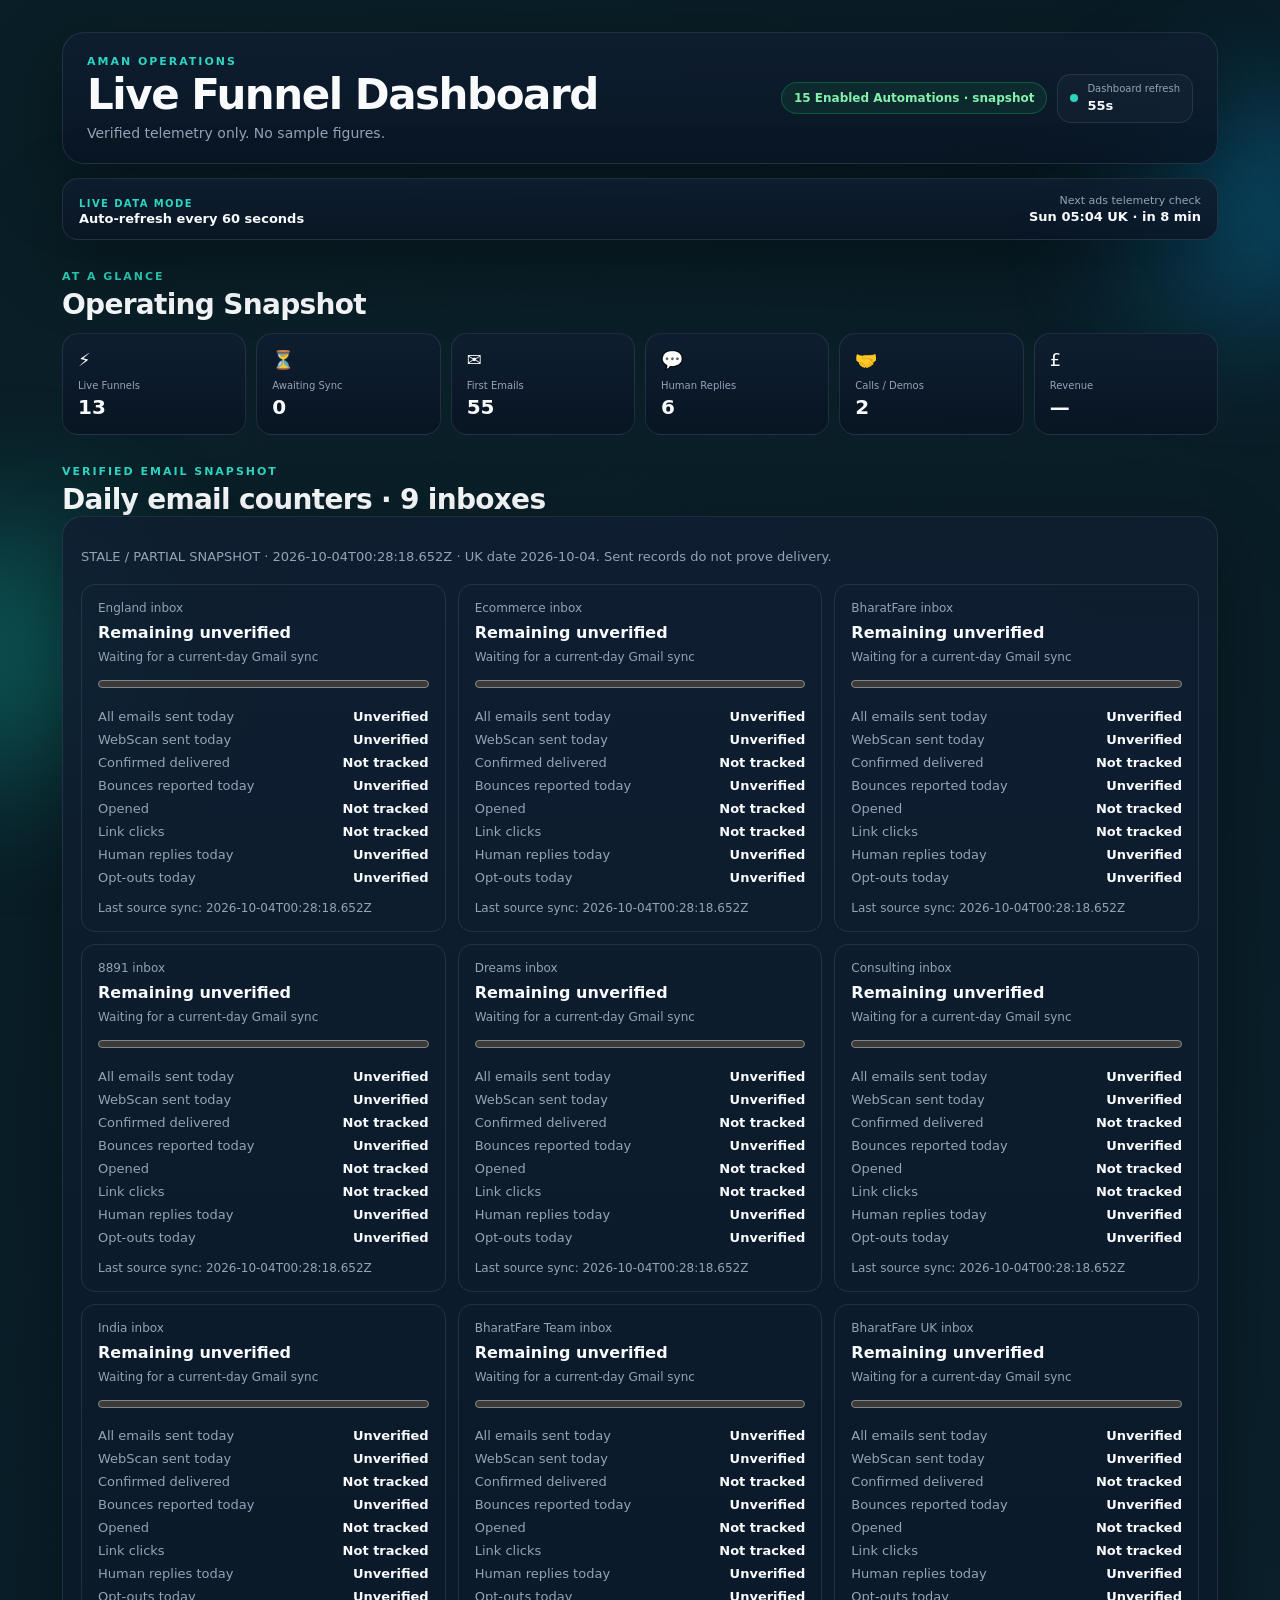
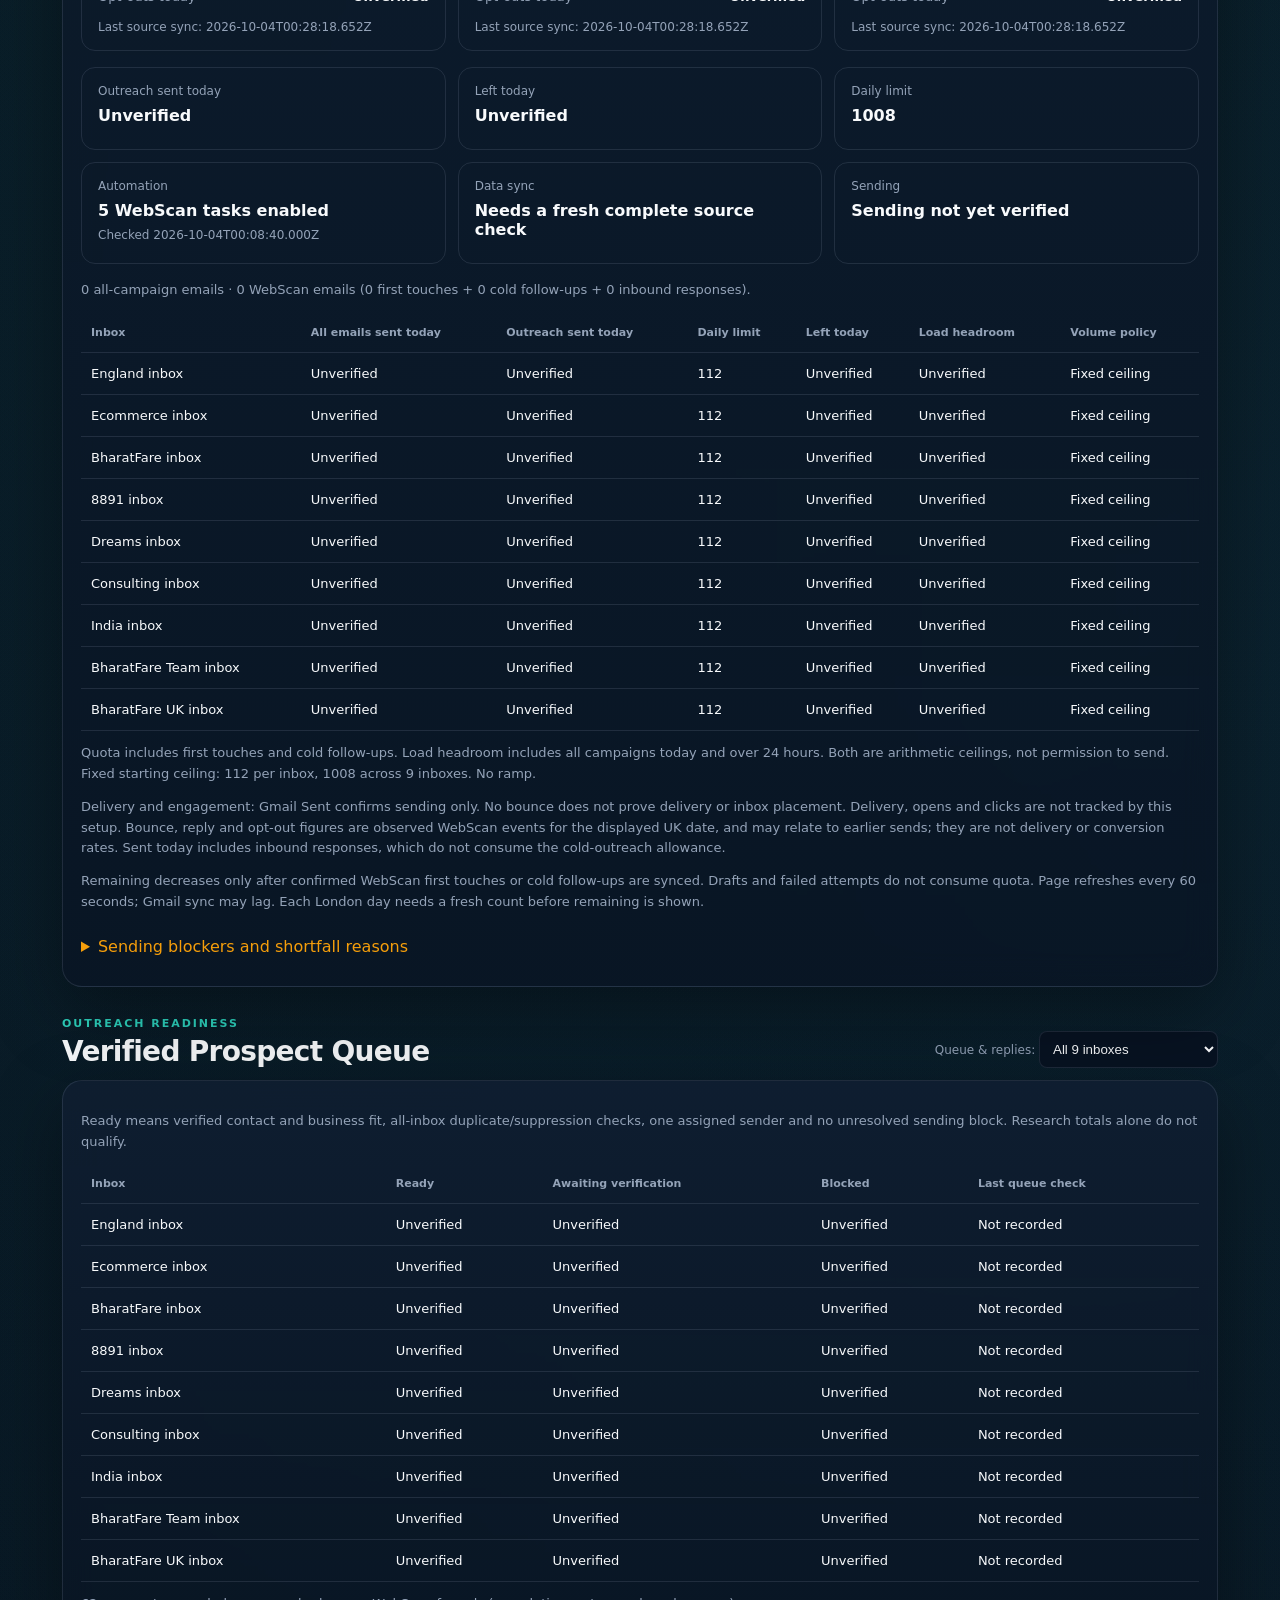
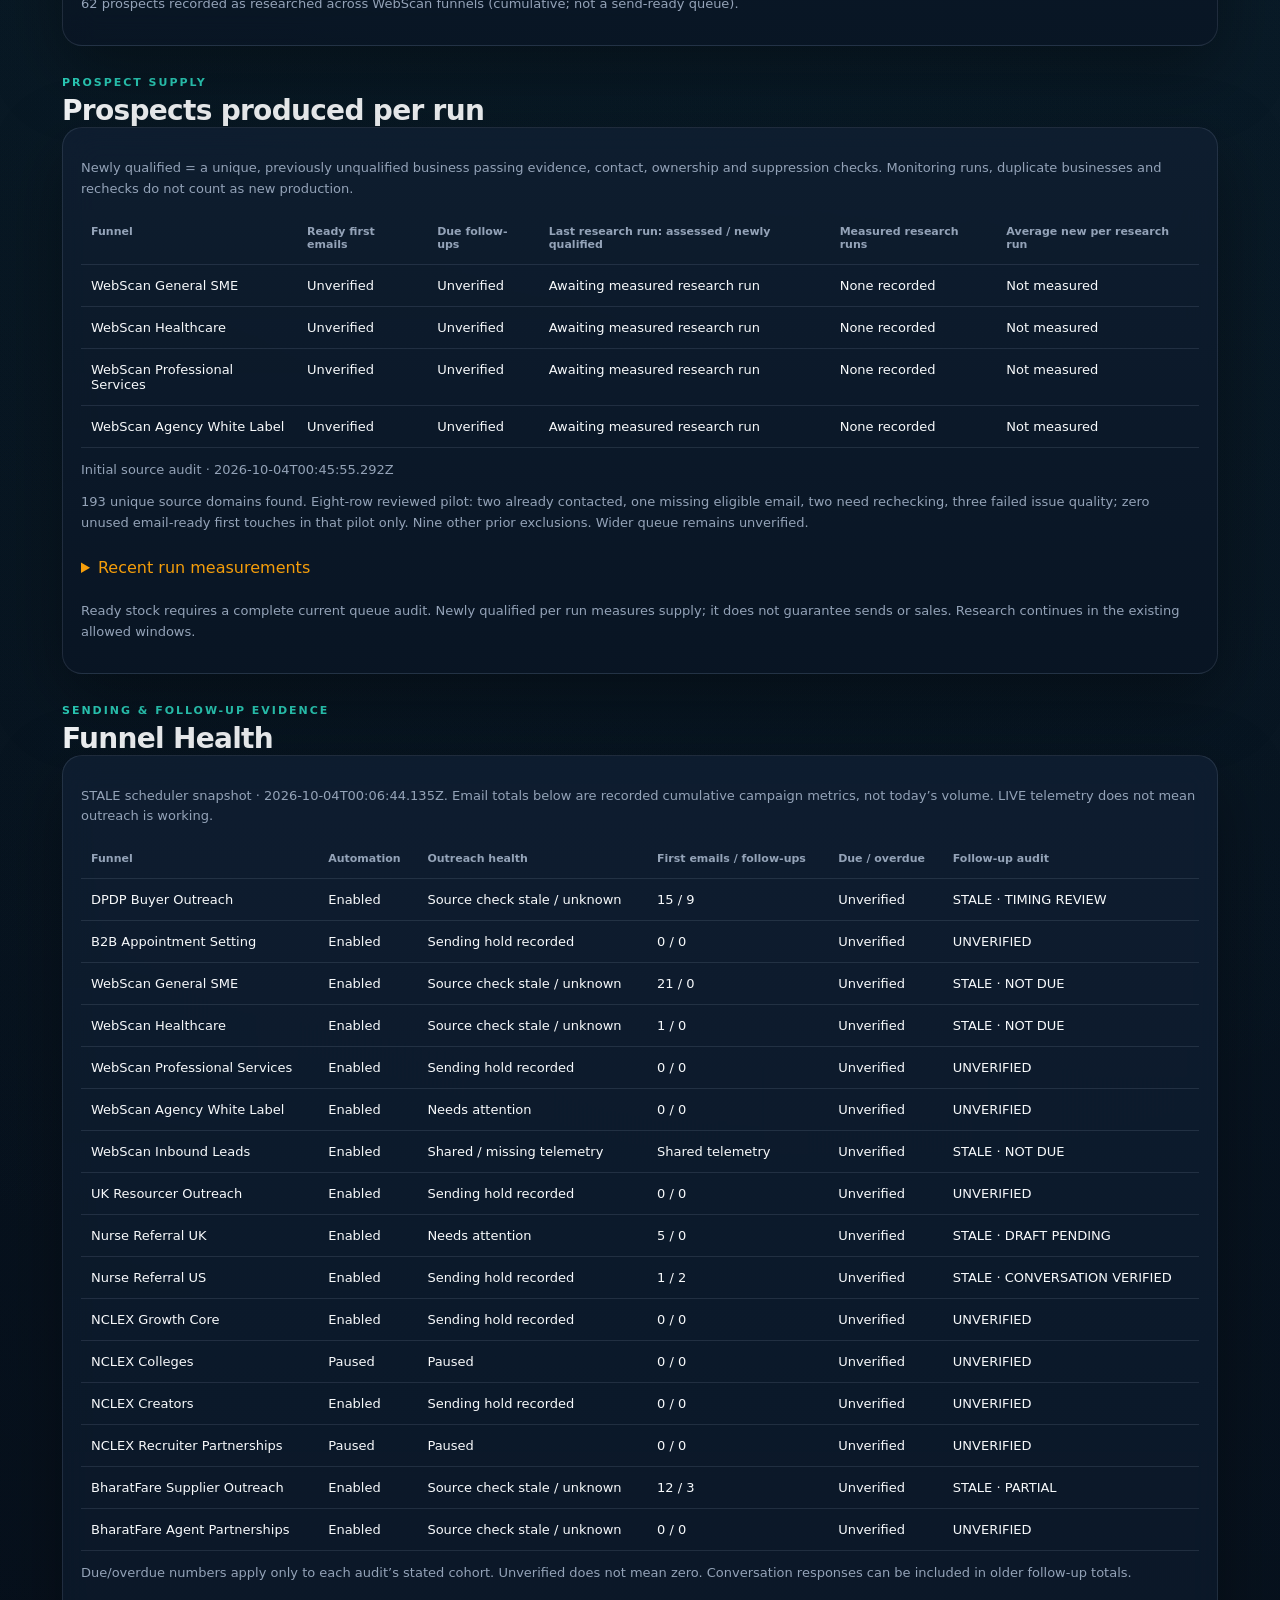
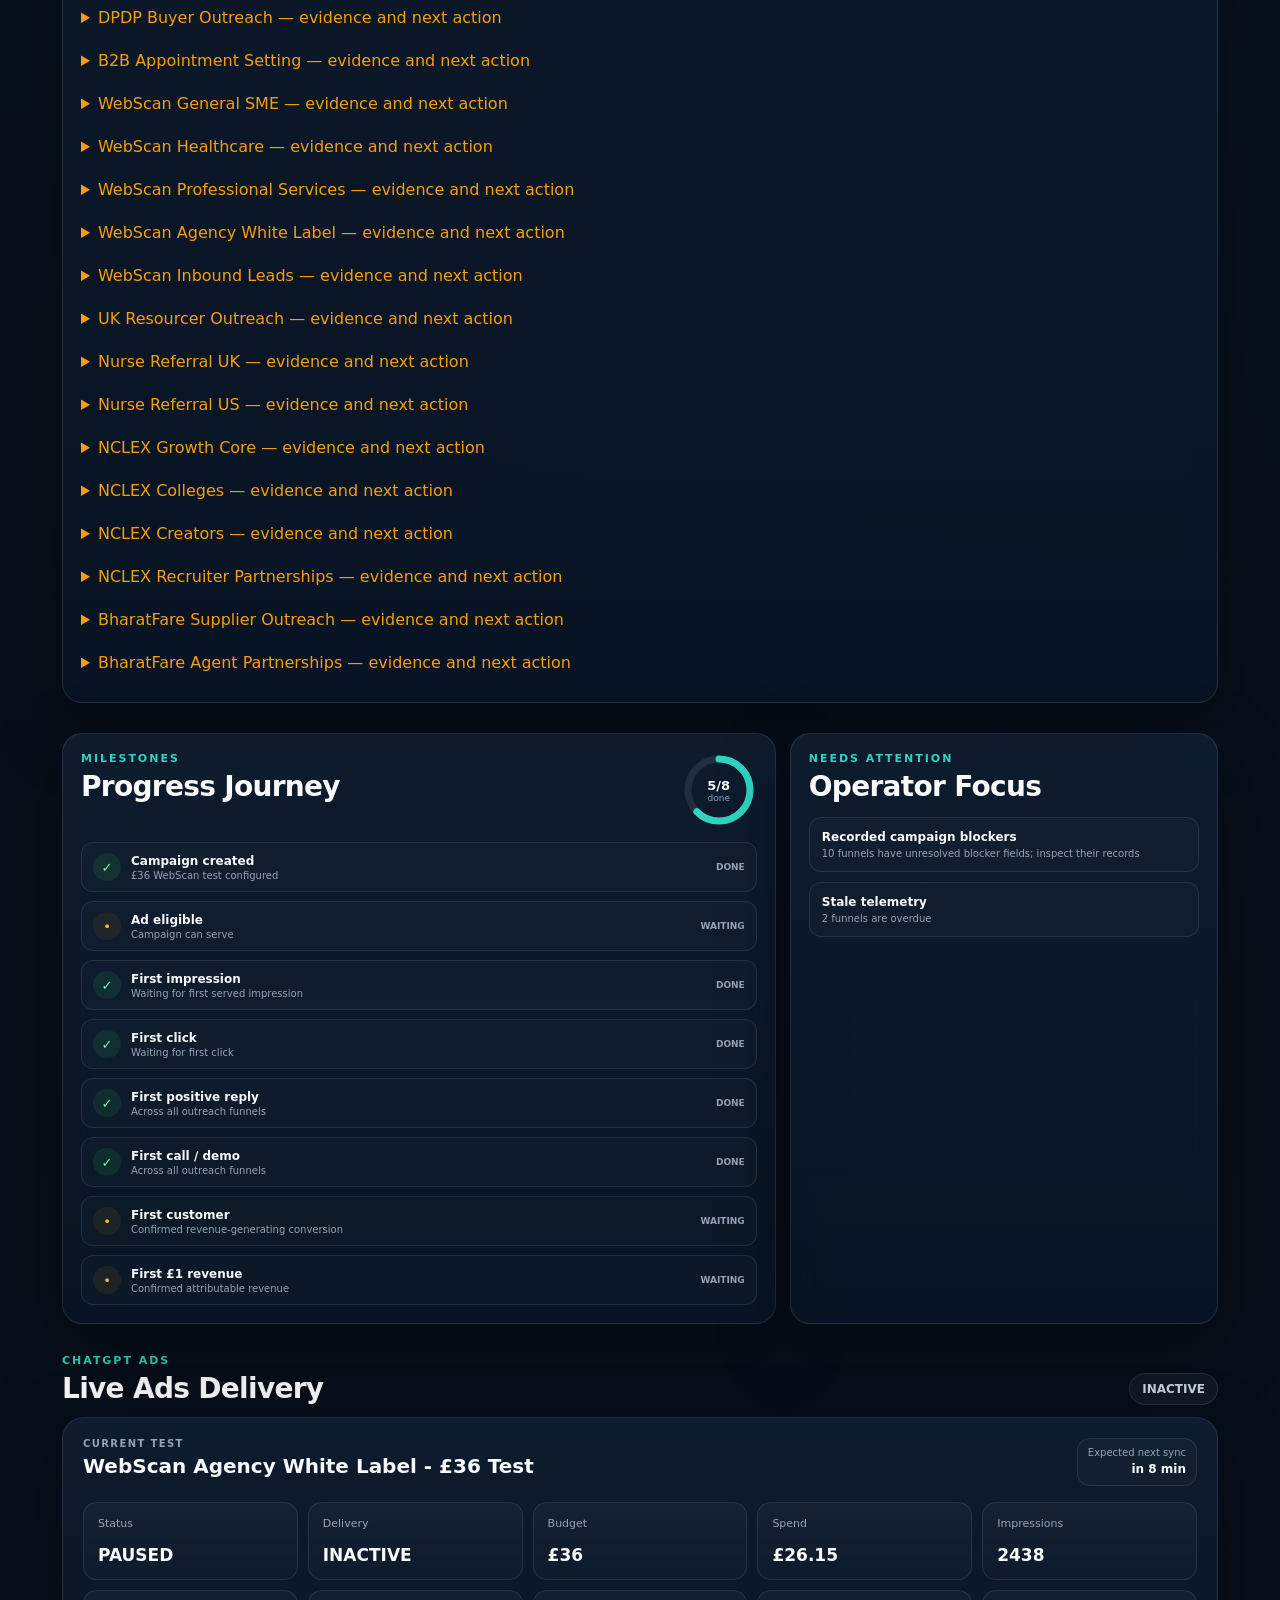
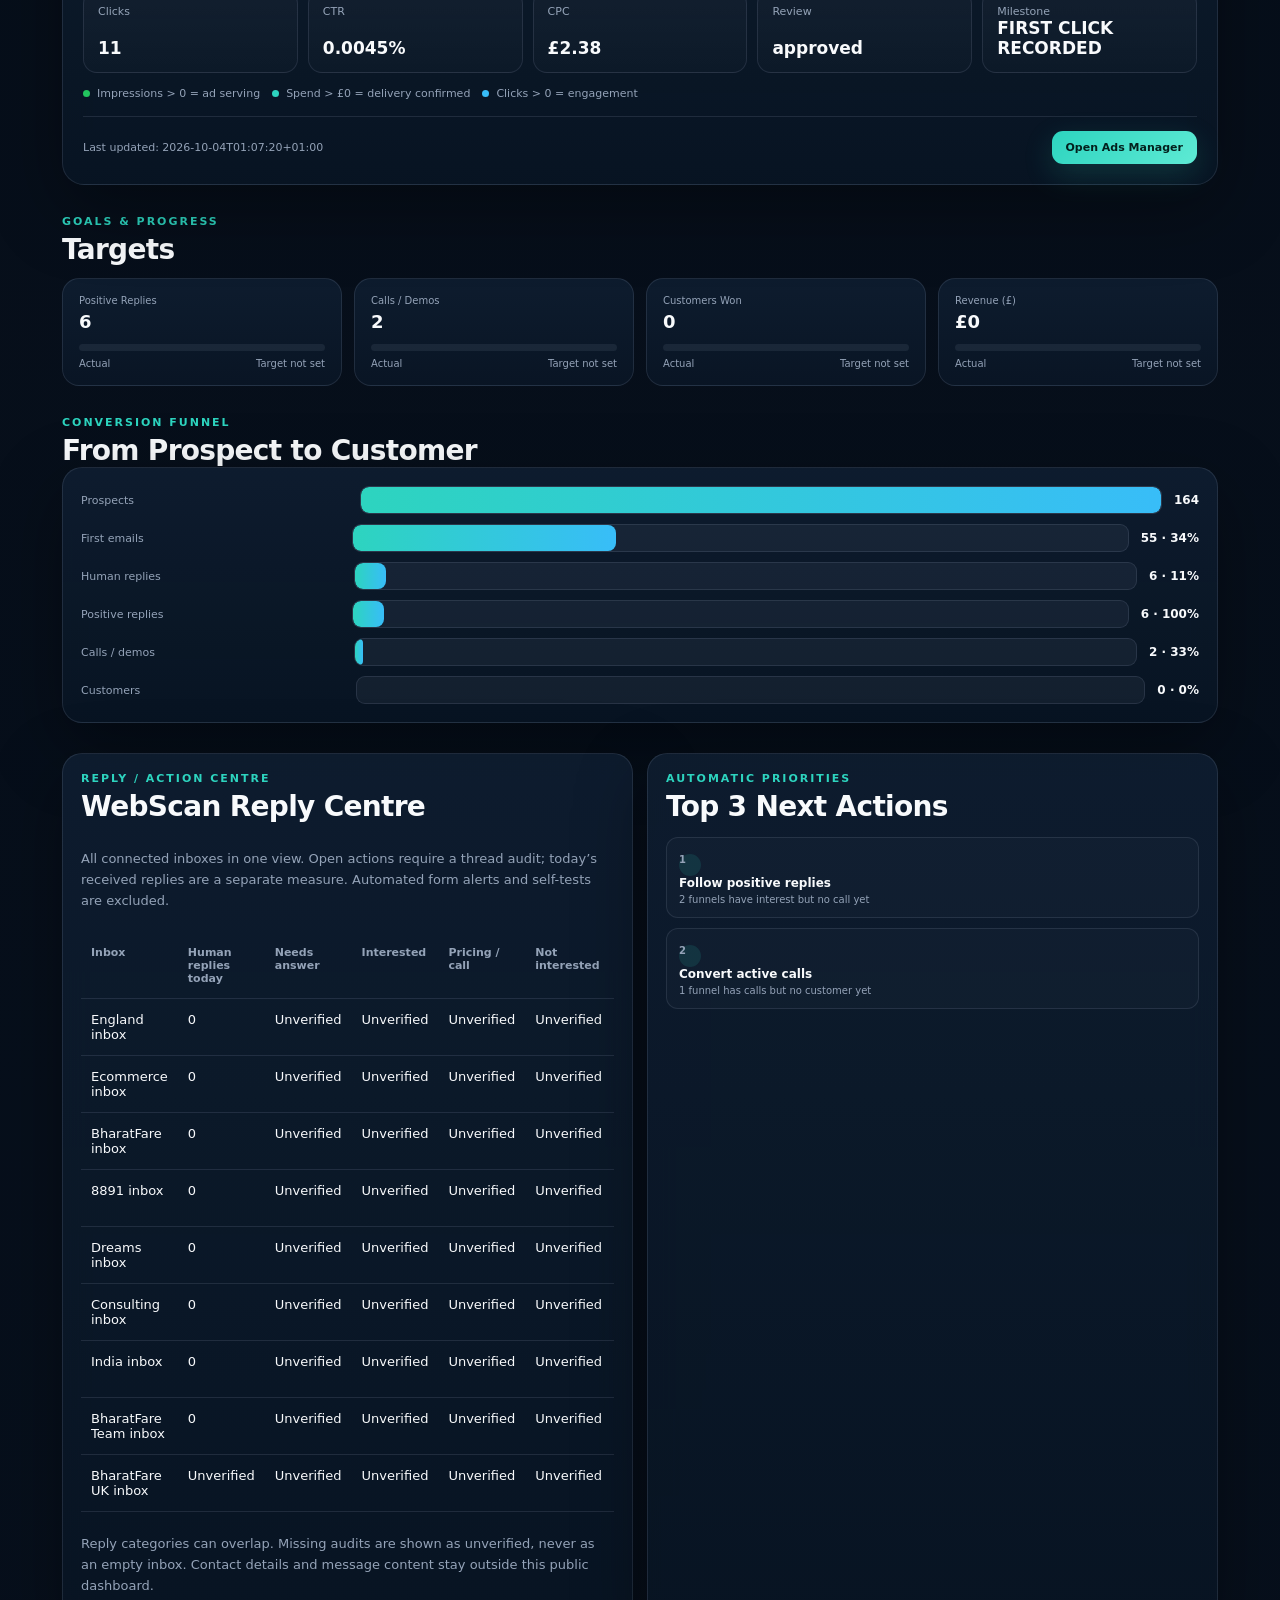
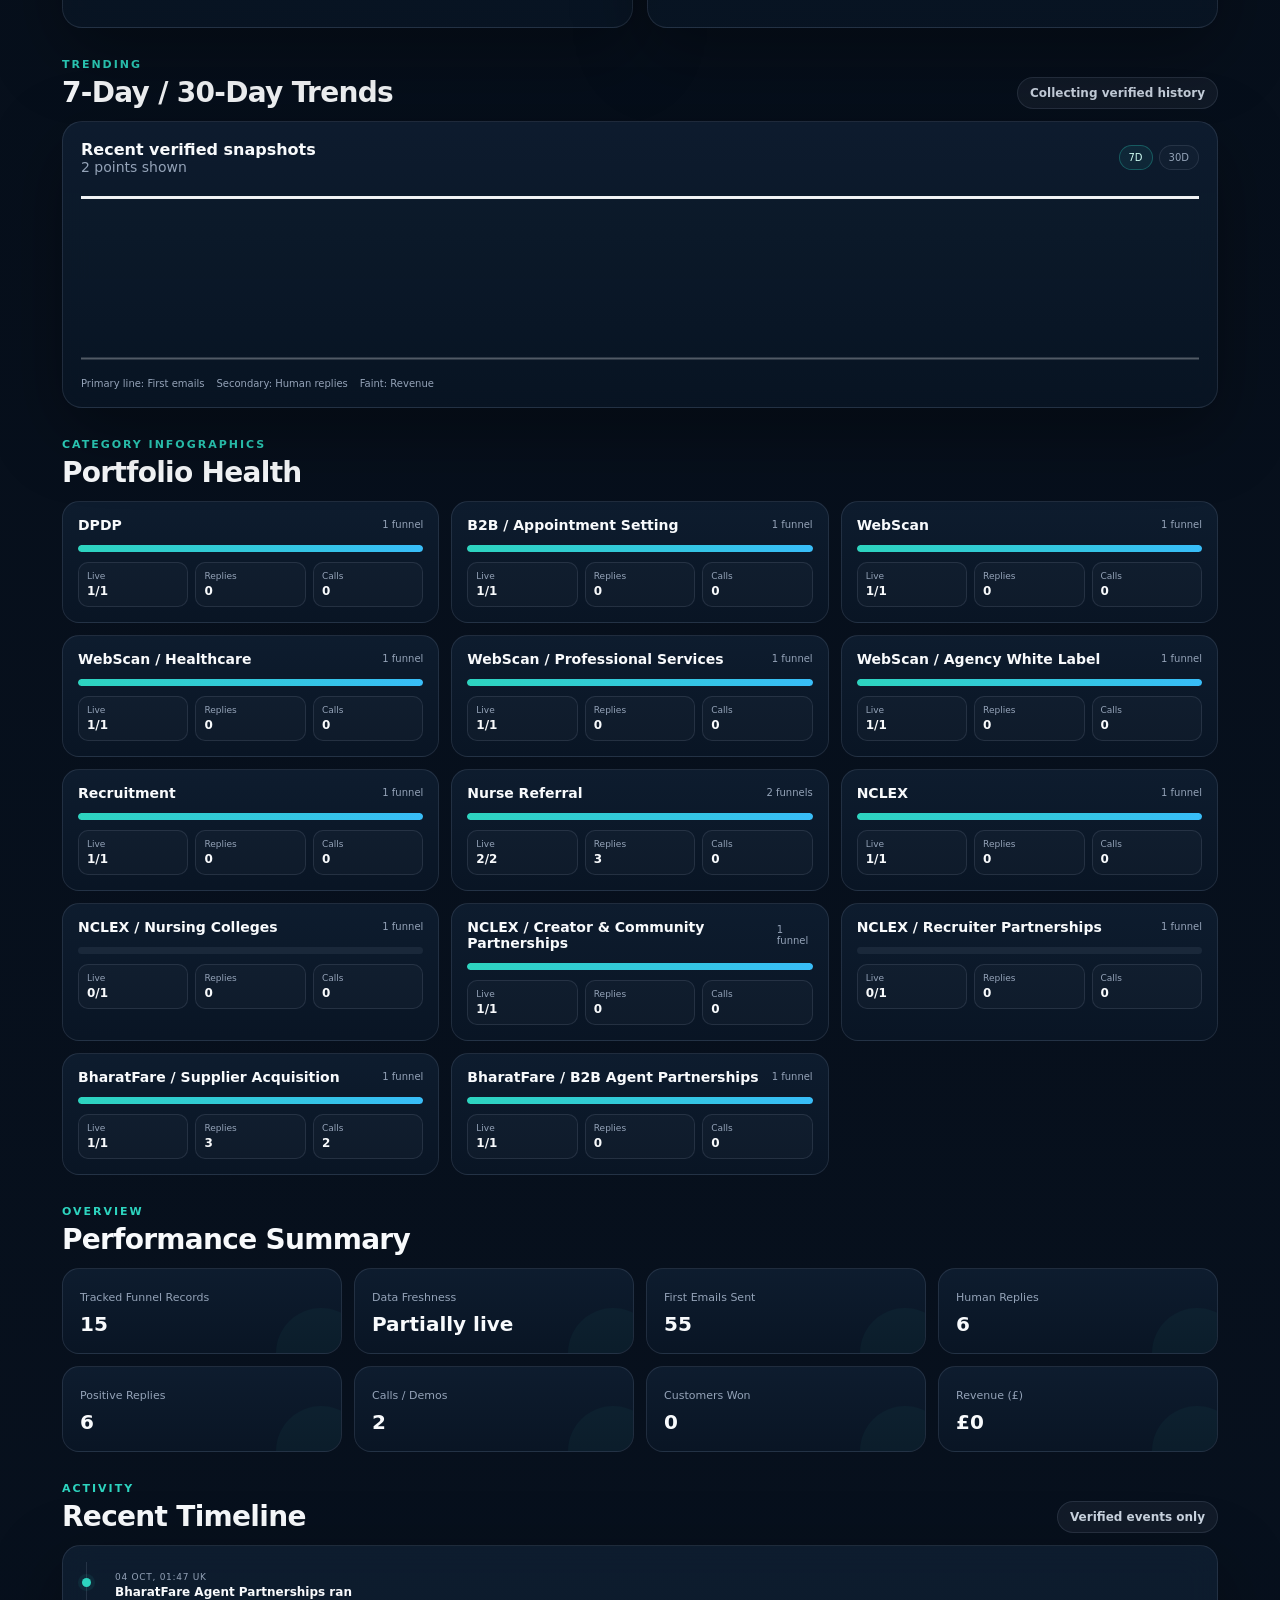
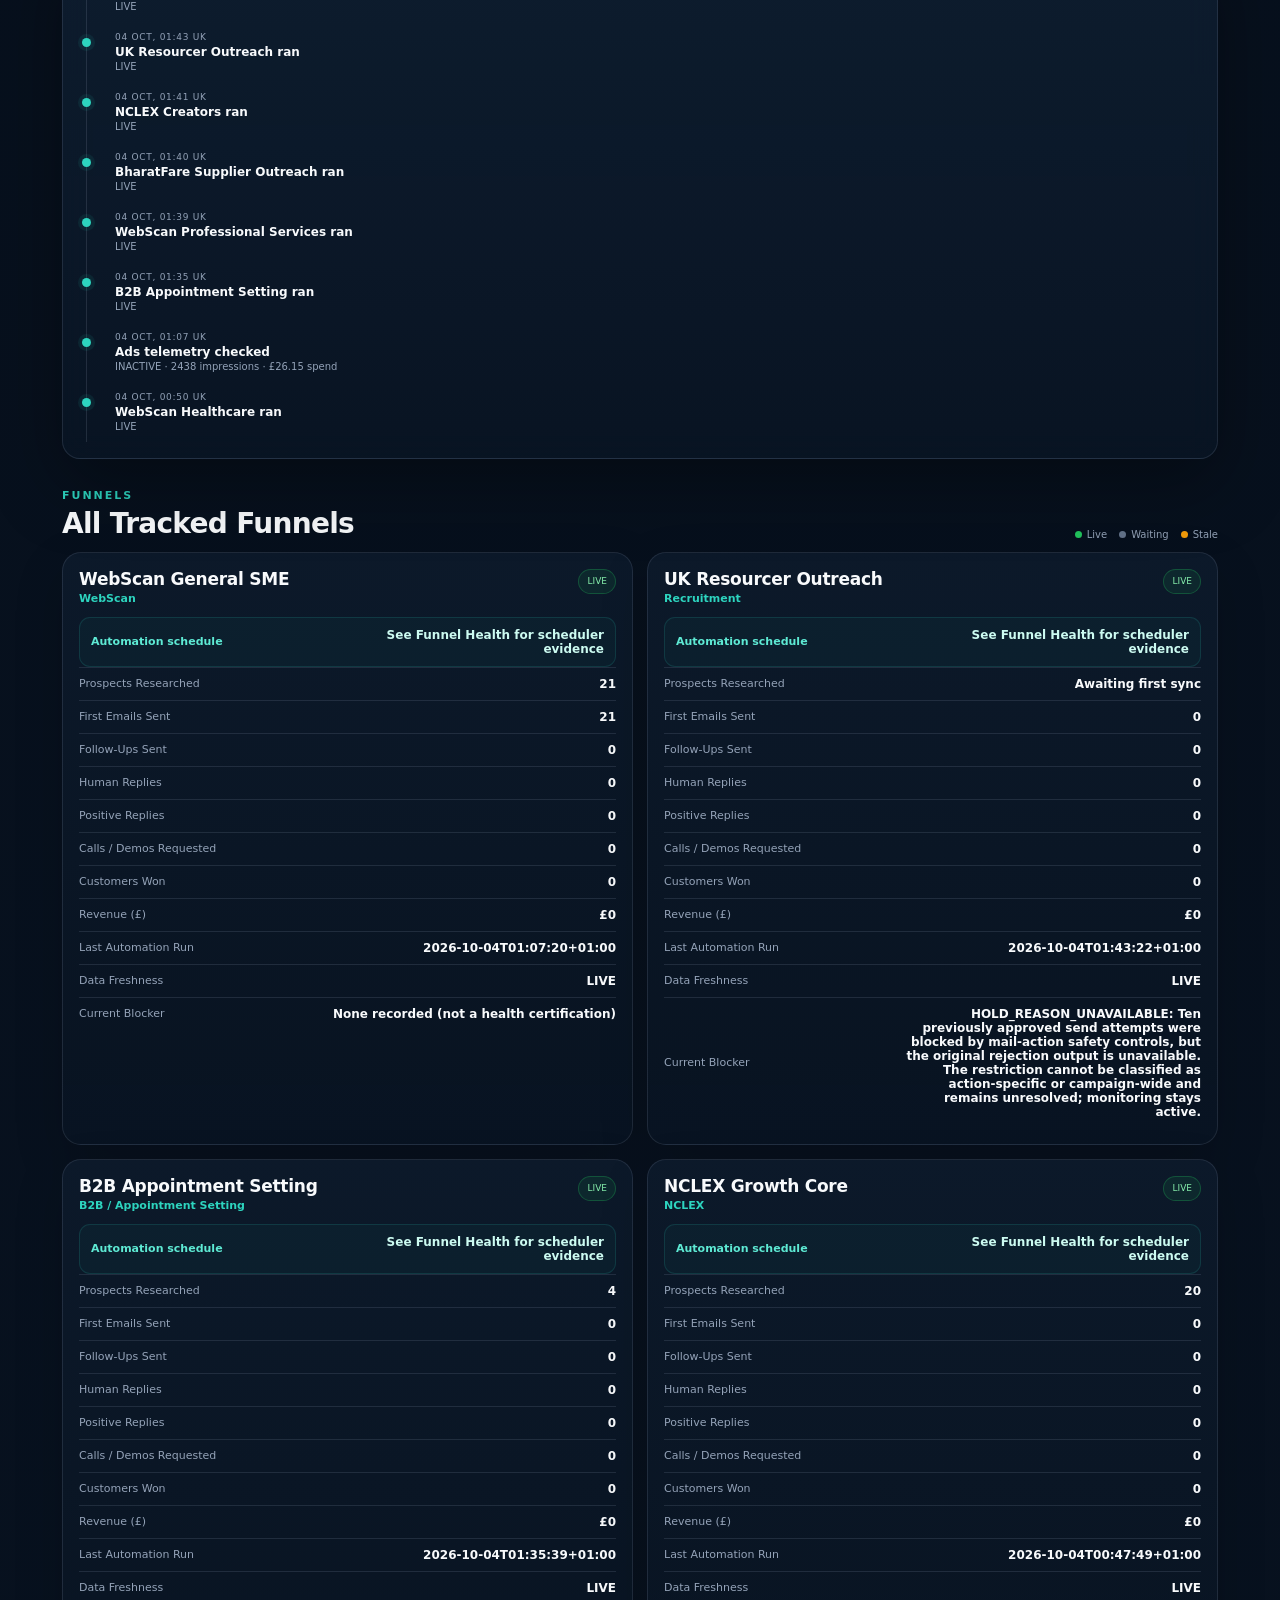
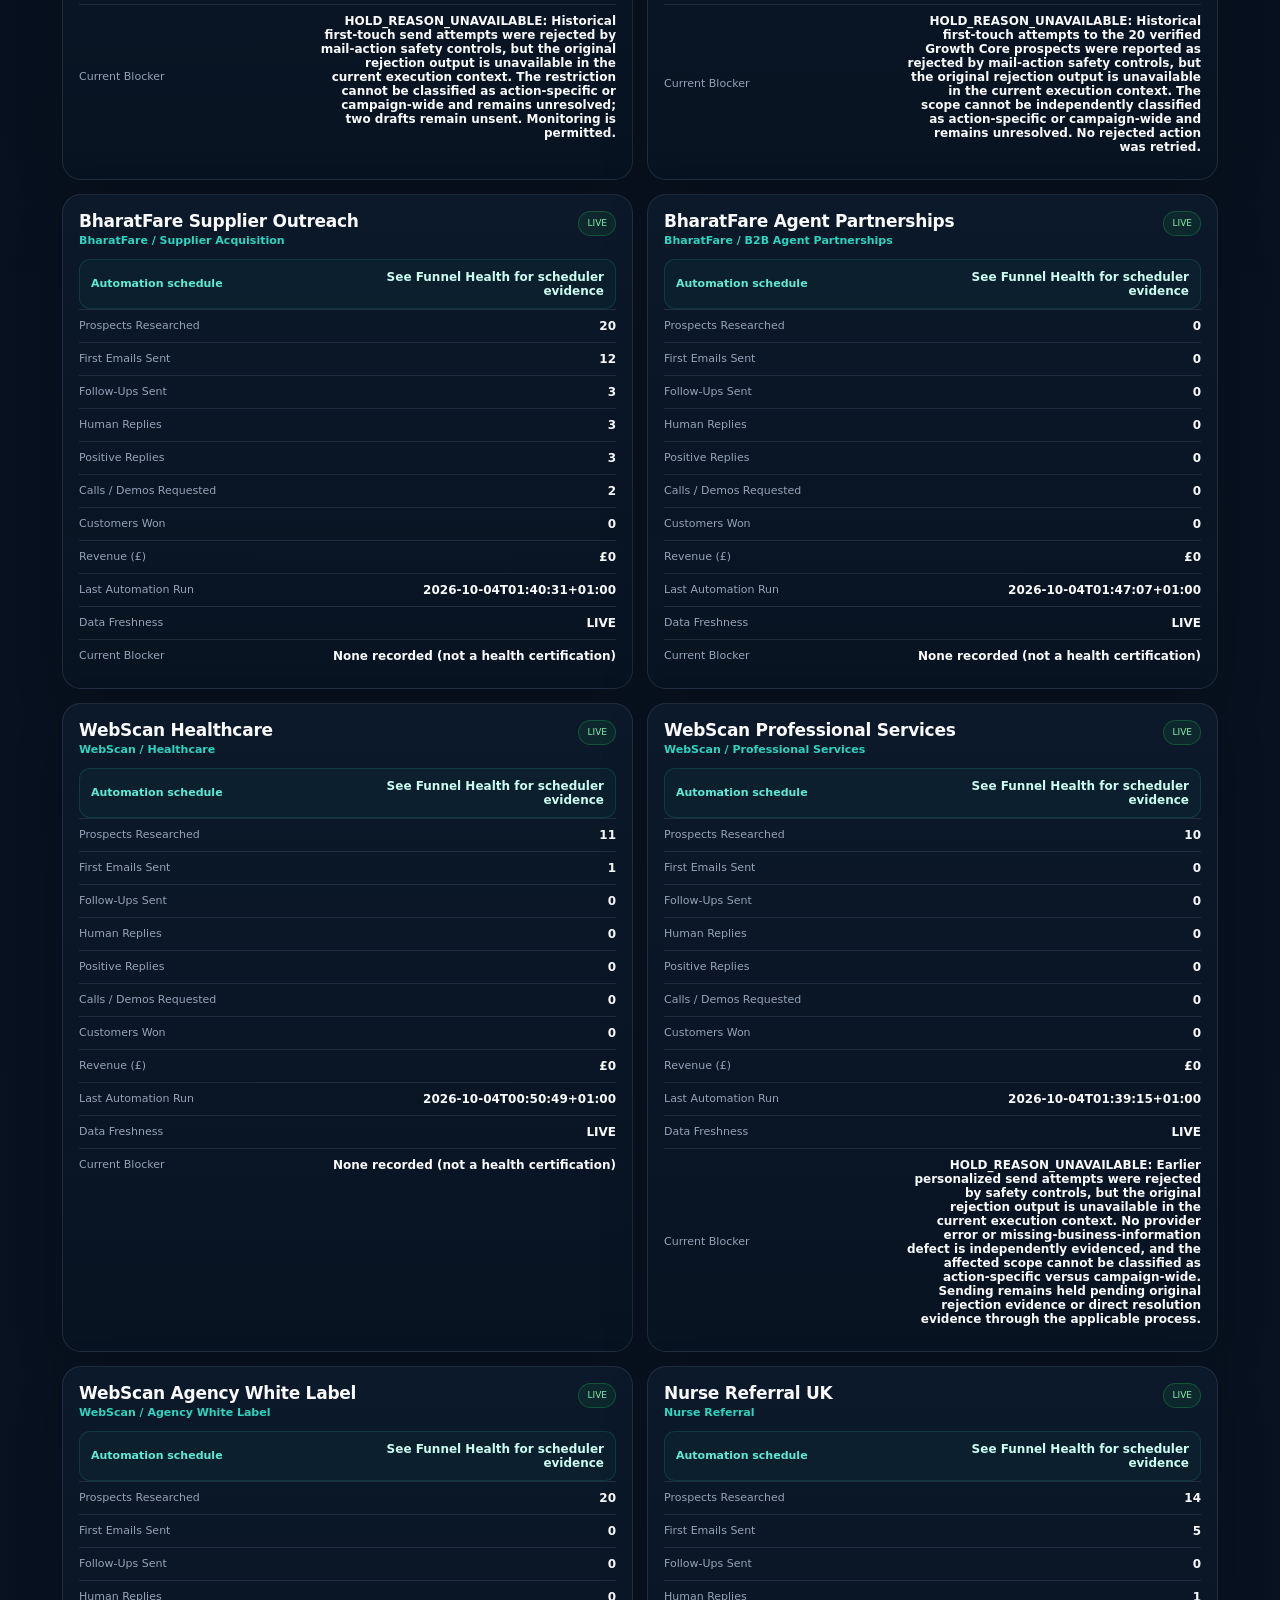
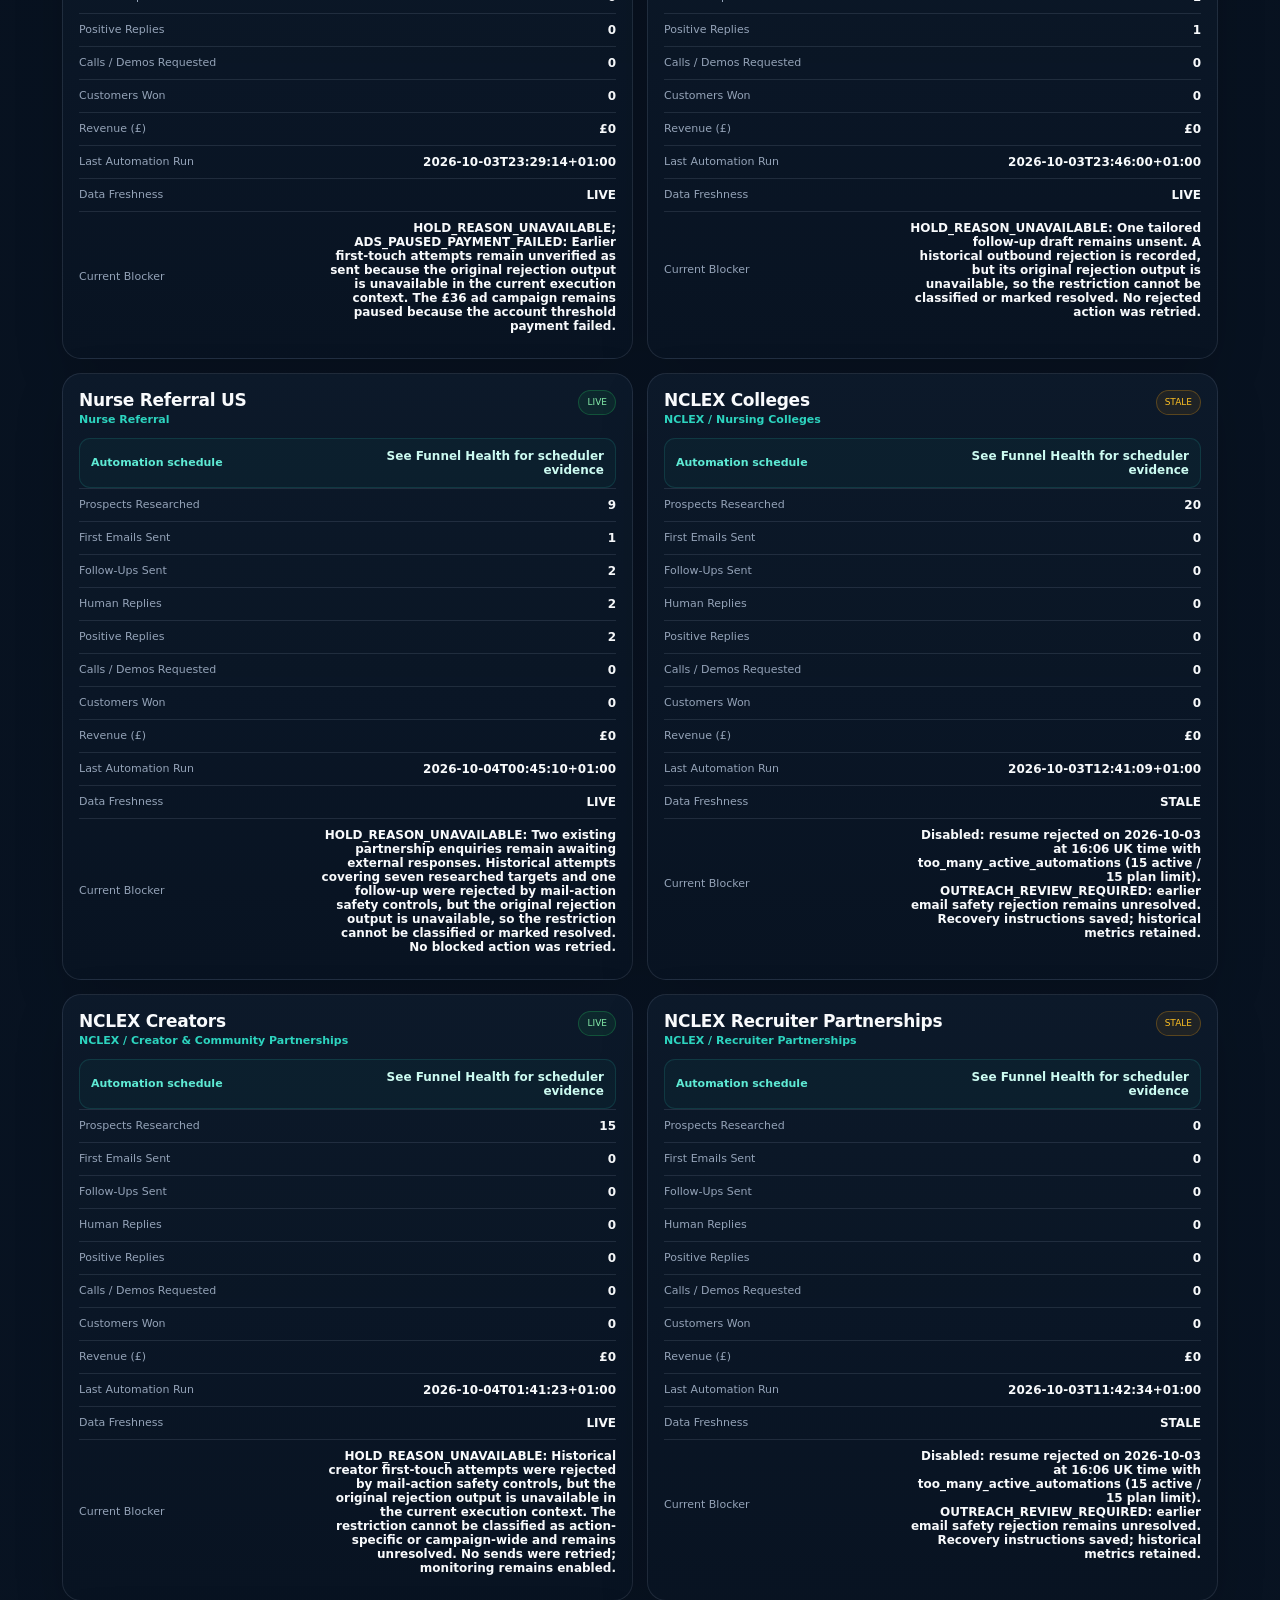
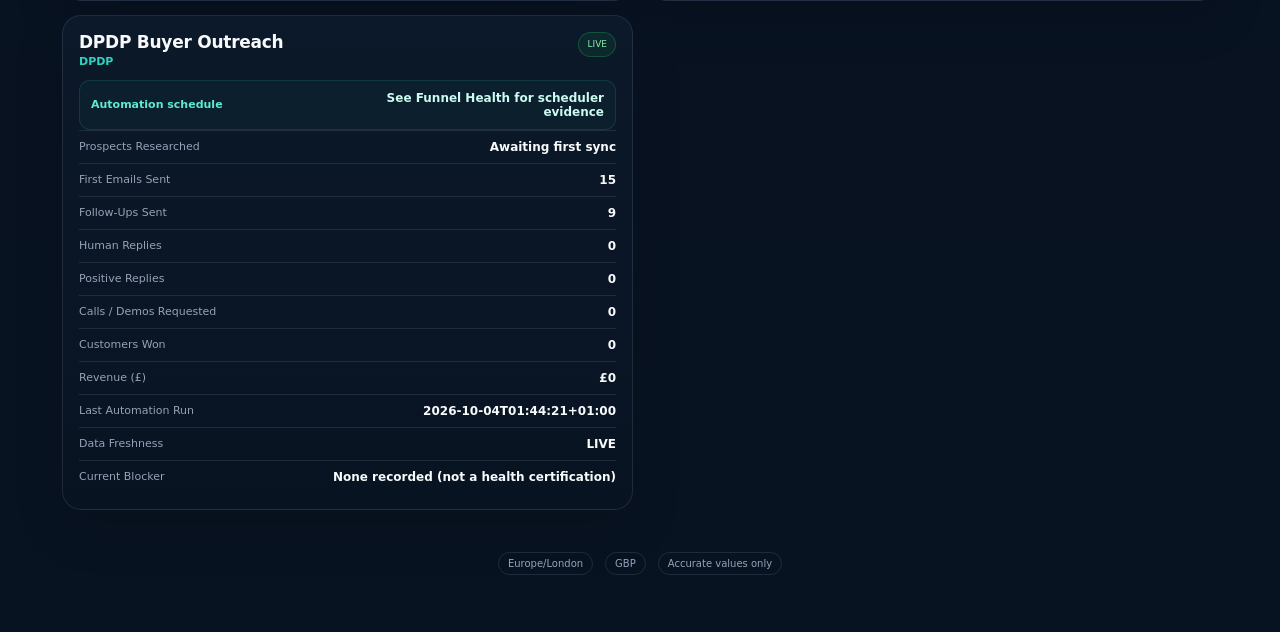
==== commit 9324427d: "Display prospect source audit and measured qualification per research run" ====
--- a/funnel-dashboard/index.html
+++ b/funnel-dashboard/index.html
@@ -61,6 +61,12 @@
   </section>
 
   <section class="section">
+    <div class="eyebrow">PROSPECT SUPPLY</div>
+    <h2>Prospects produced per run</h2>
+    <div id="prospectProduction" class="panel glass"><p class="sub">Loading qualification measurements…</p></div>
+  </section>
+
+  <section class="section">
     <div class="eyebrow">SENDING &amp; FOLLOW-UP EVIDENCE</div>
     <h2>Funnel Health</h2>
     <div id="funnelHealth" class="panel glass"><p class="sub">Loading funnel health checks…</p></div>
@@ -214,7 +220,7 @@
     <span>Accurate values only</span>
   </footer>
 </main>
-<script src="dashboard-v2.js?v=20261004-inbox-counters-1"></script>
+<script src="dashboard-v2.js?v=20261004-prospect-production-1"></script>
 </body>
 </html>
 
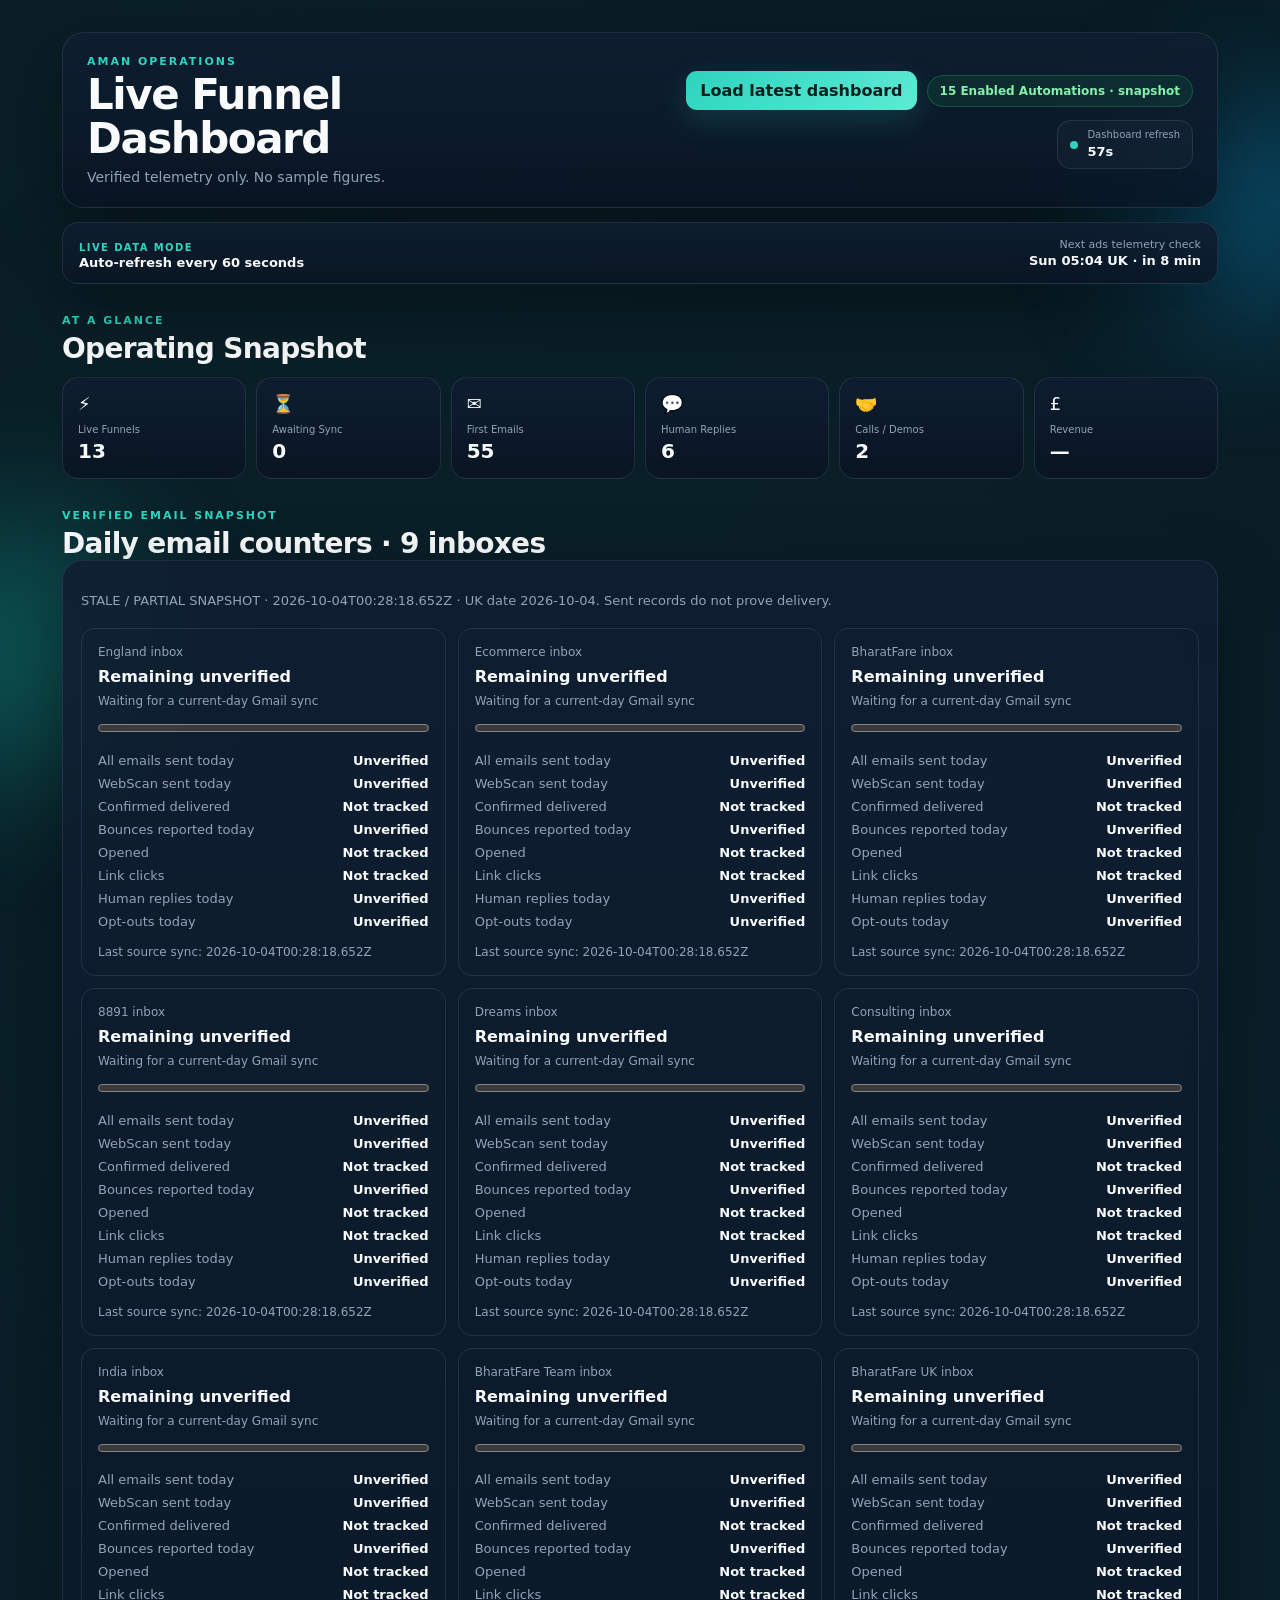
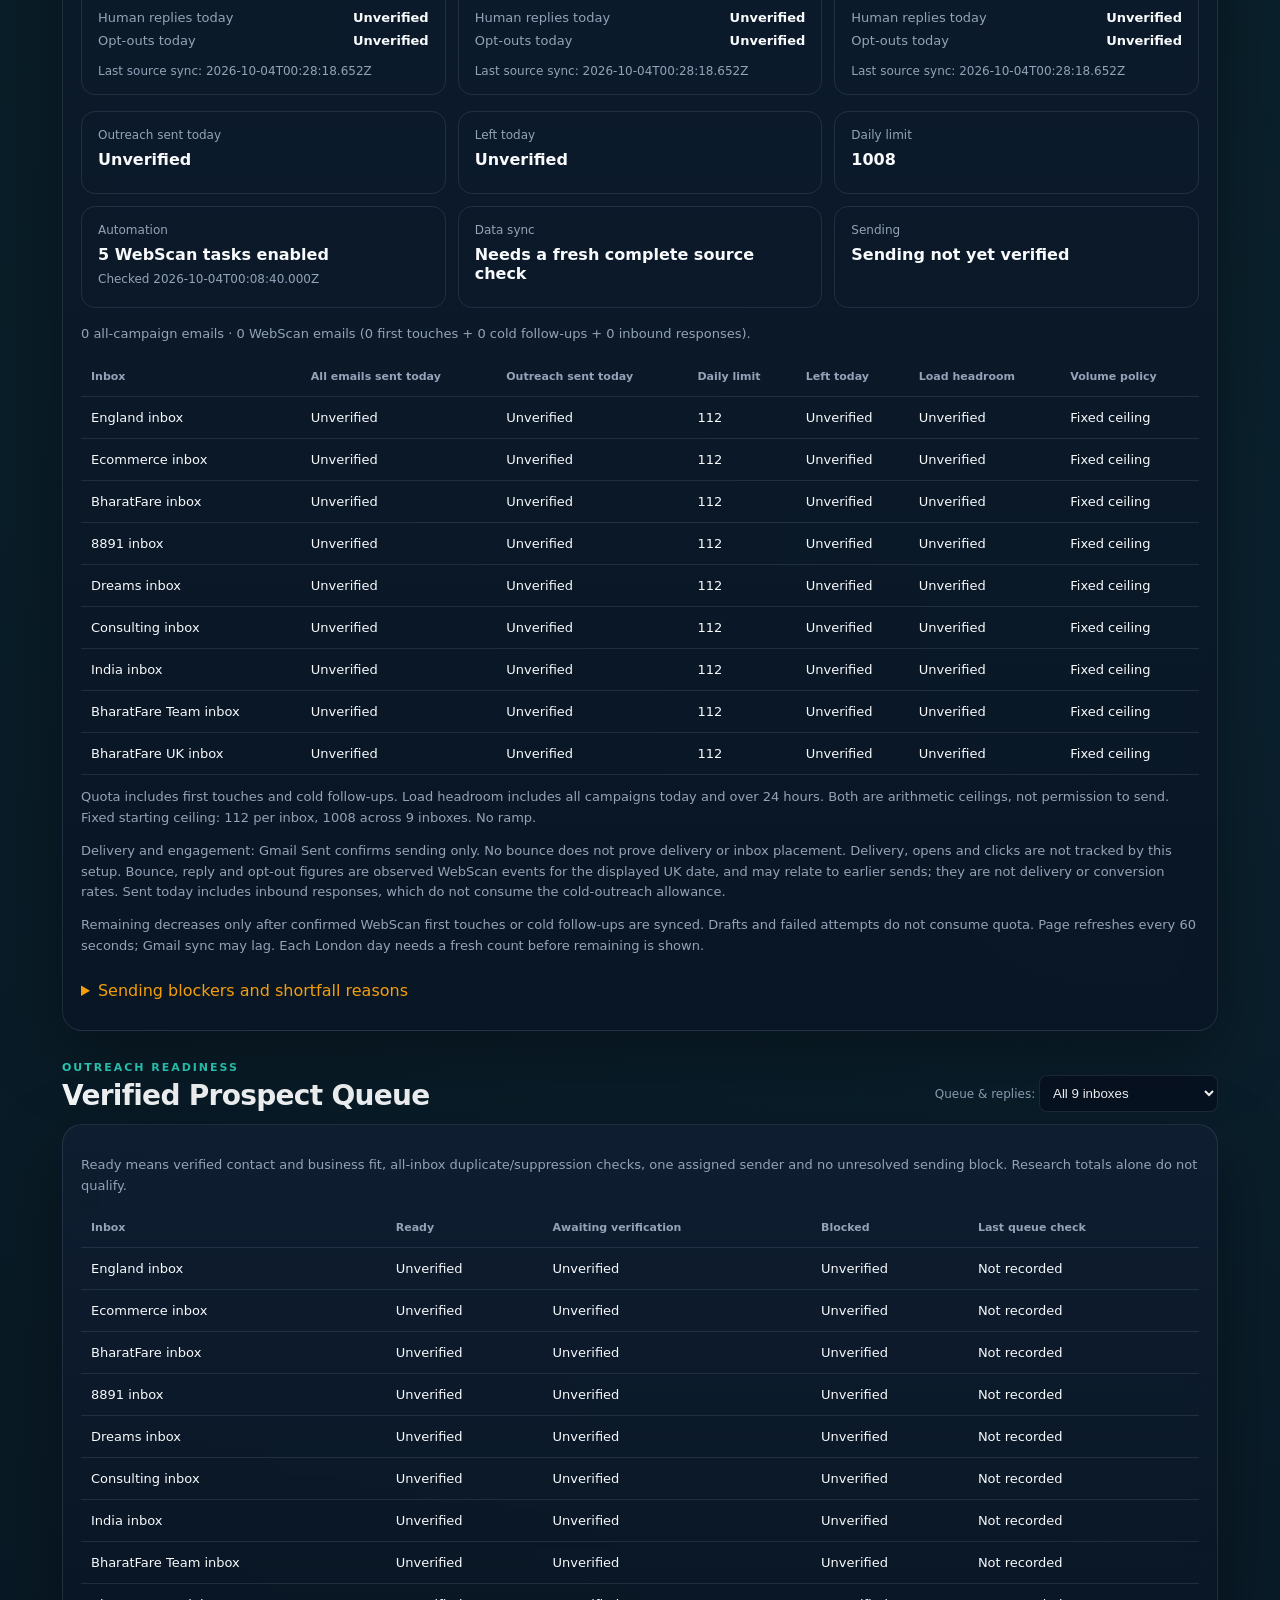
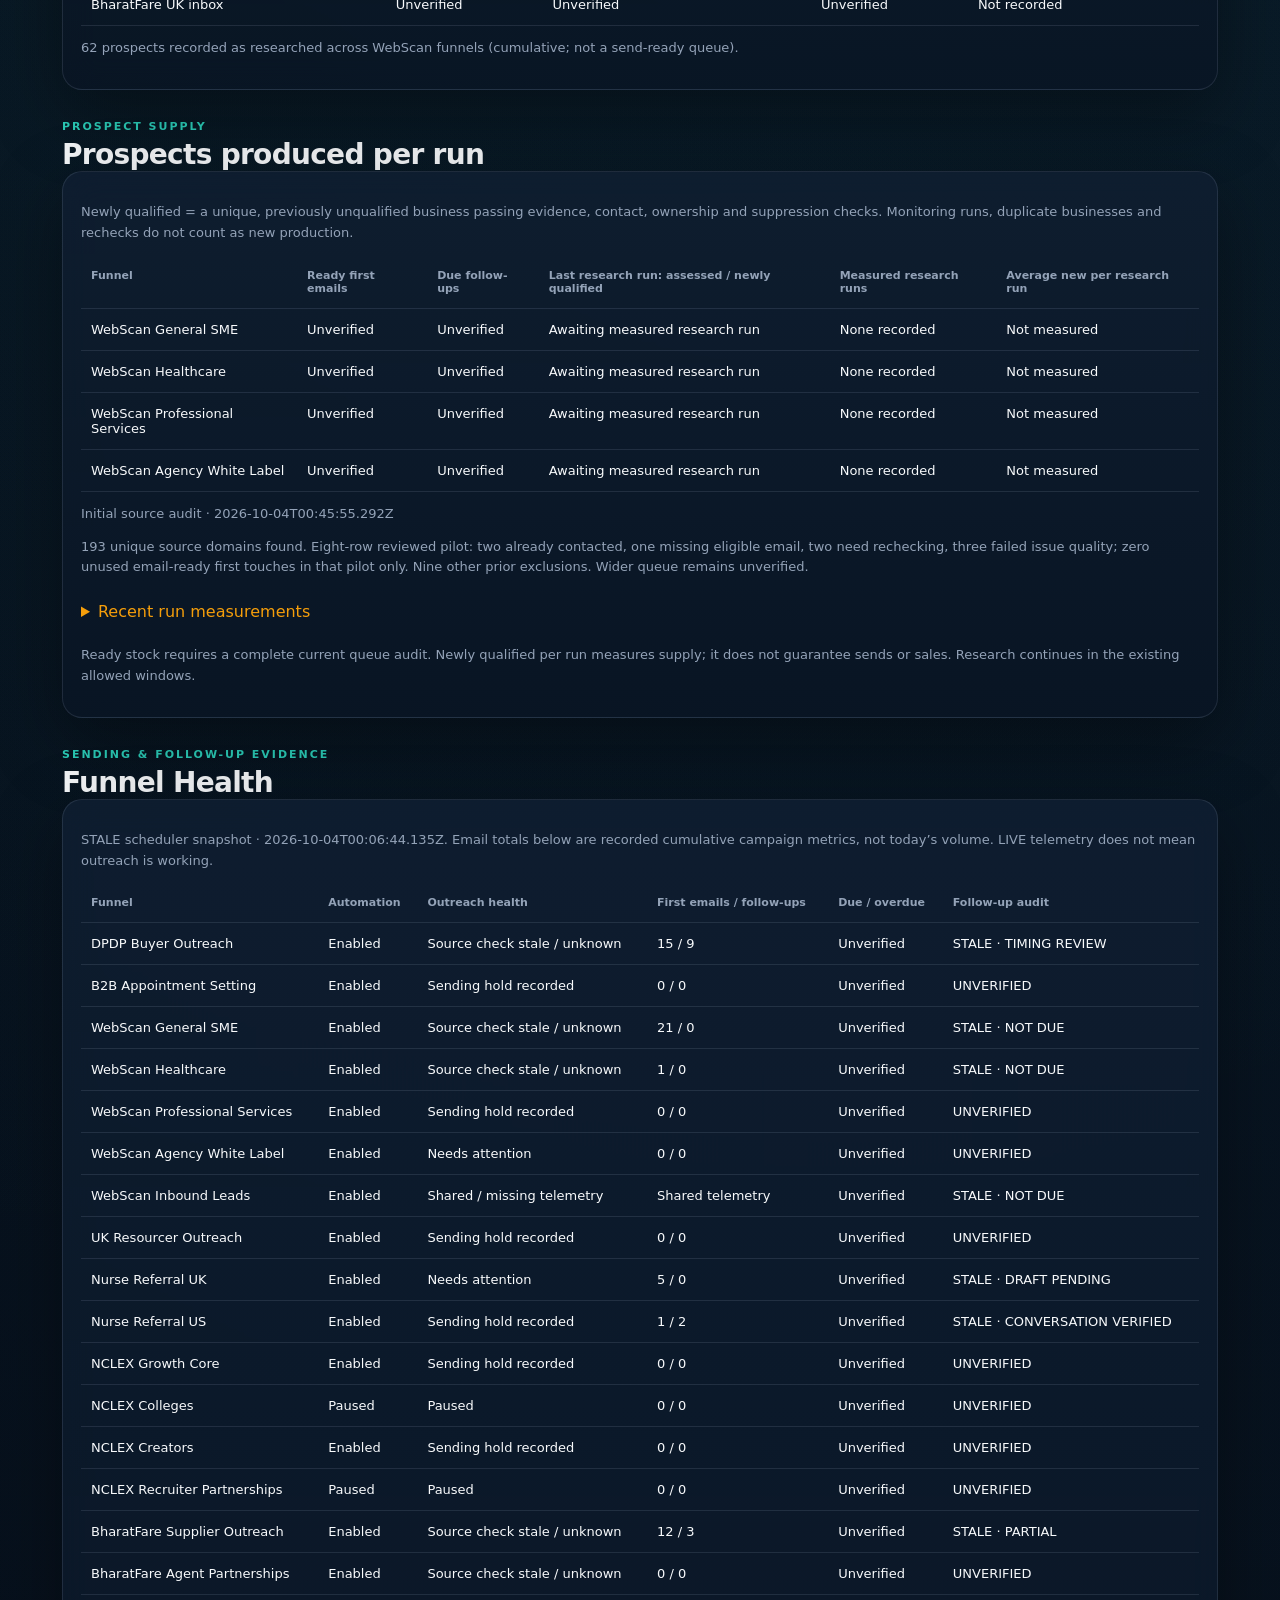
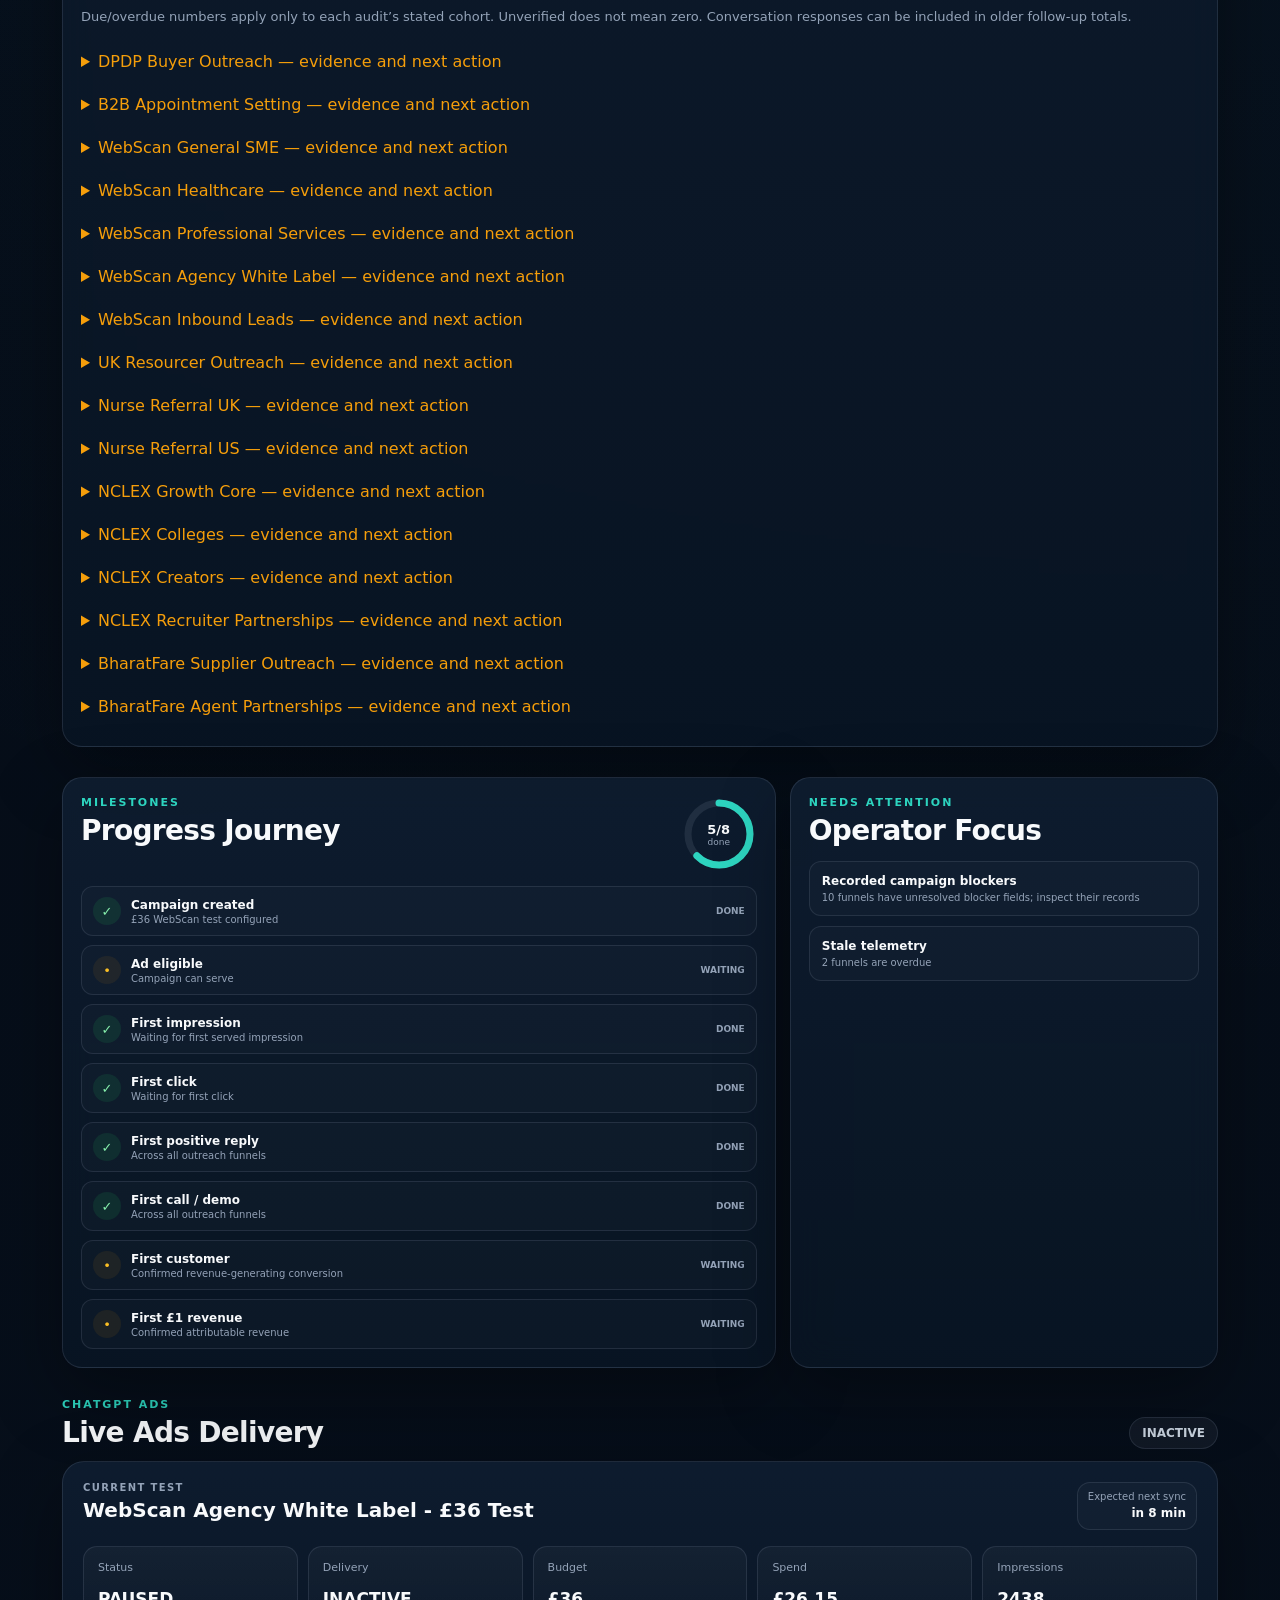
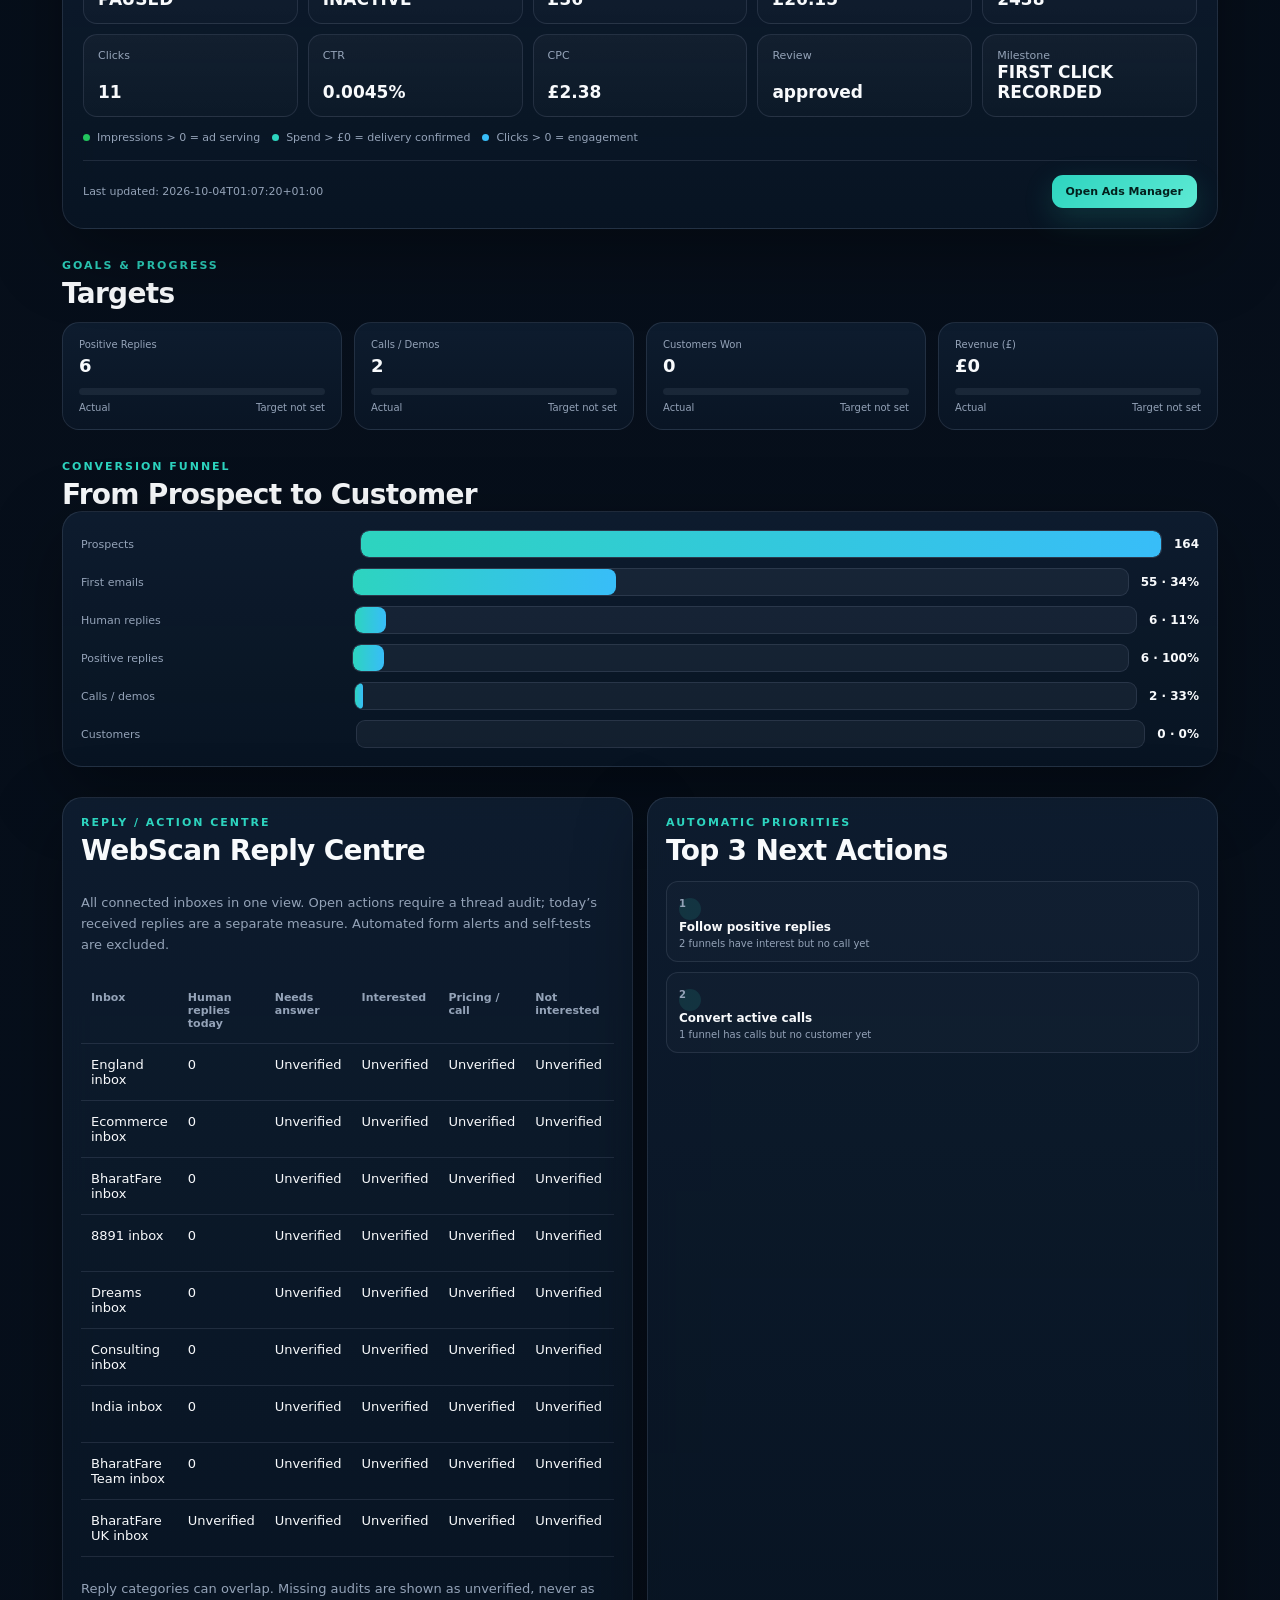
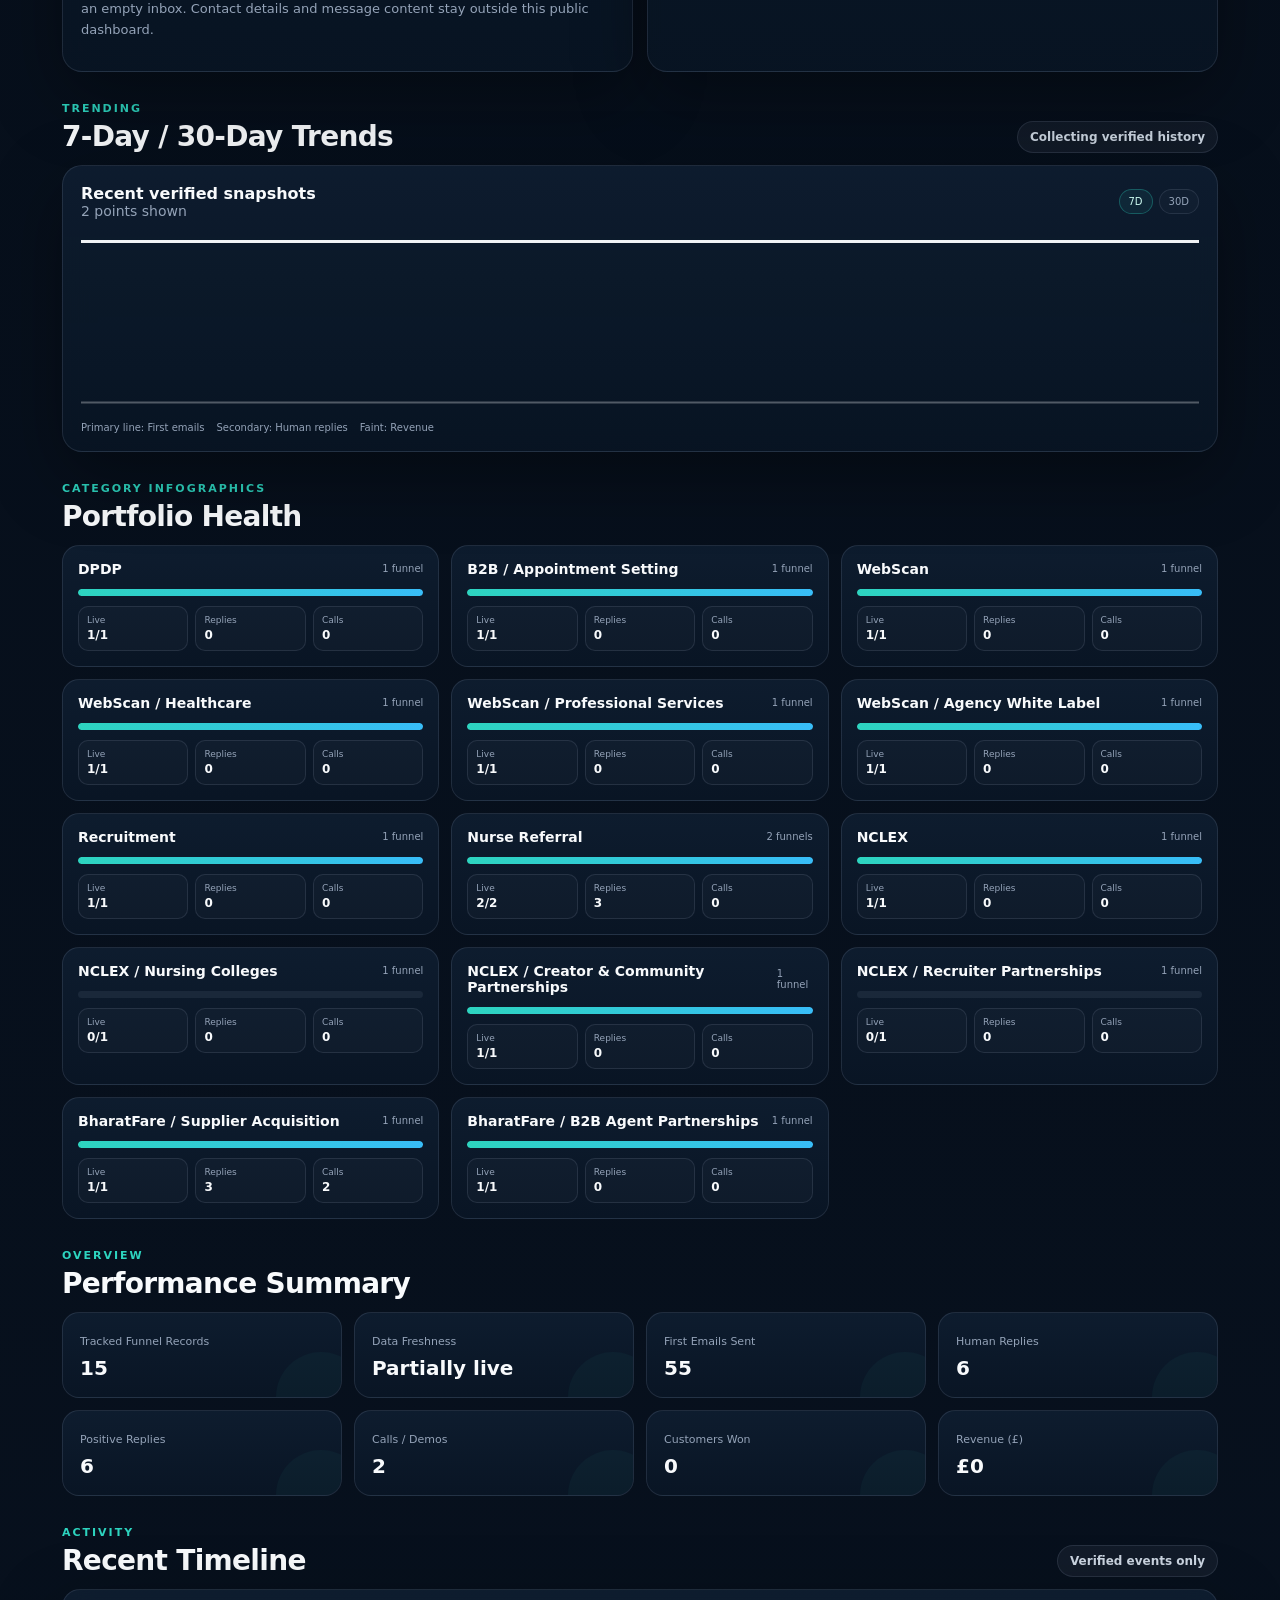
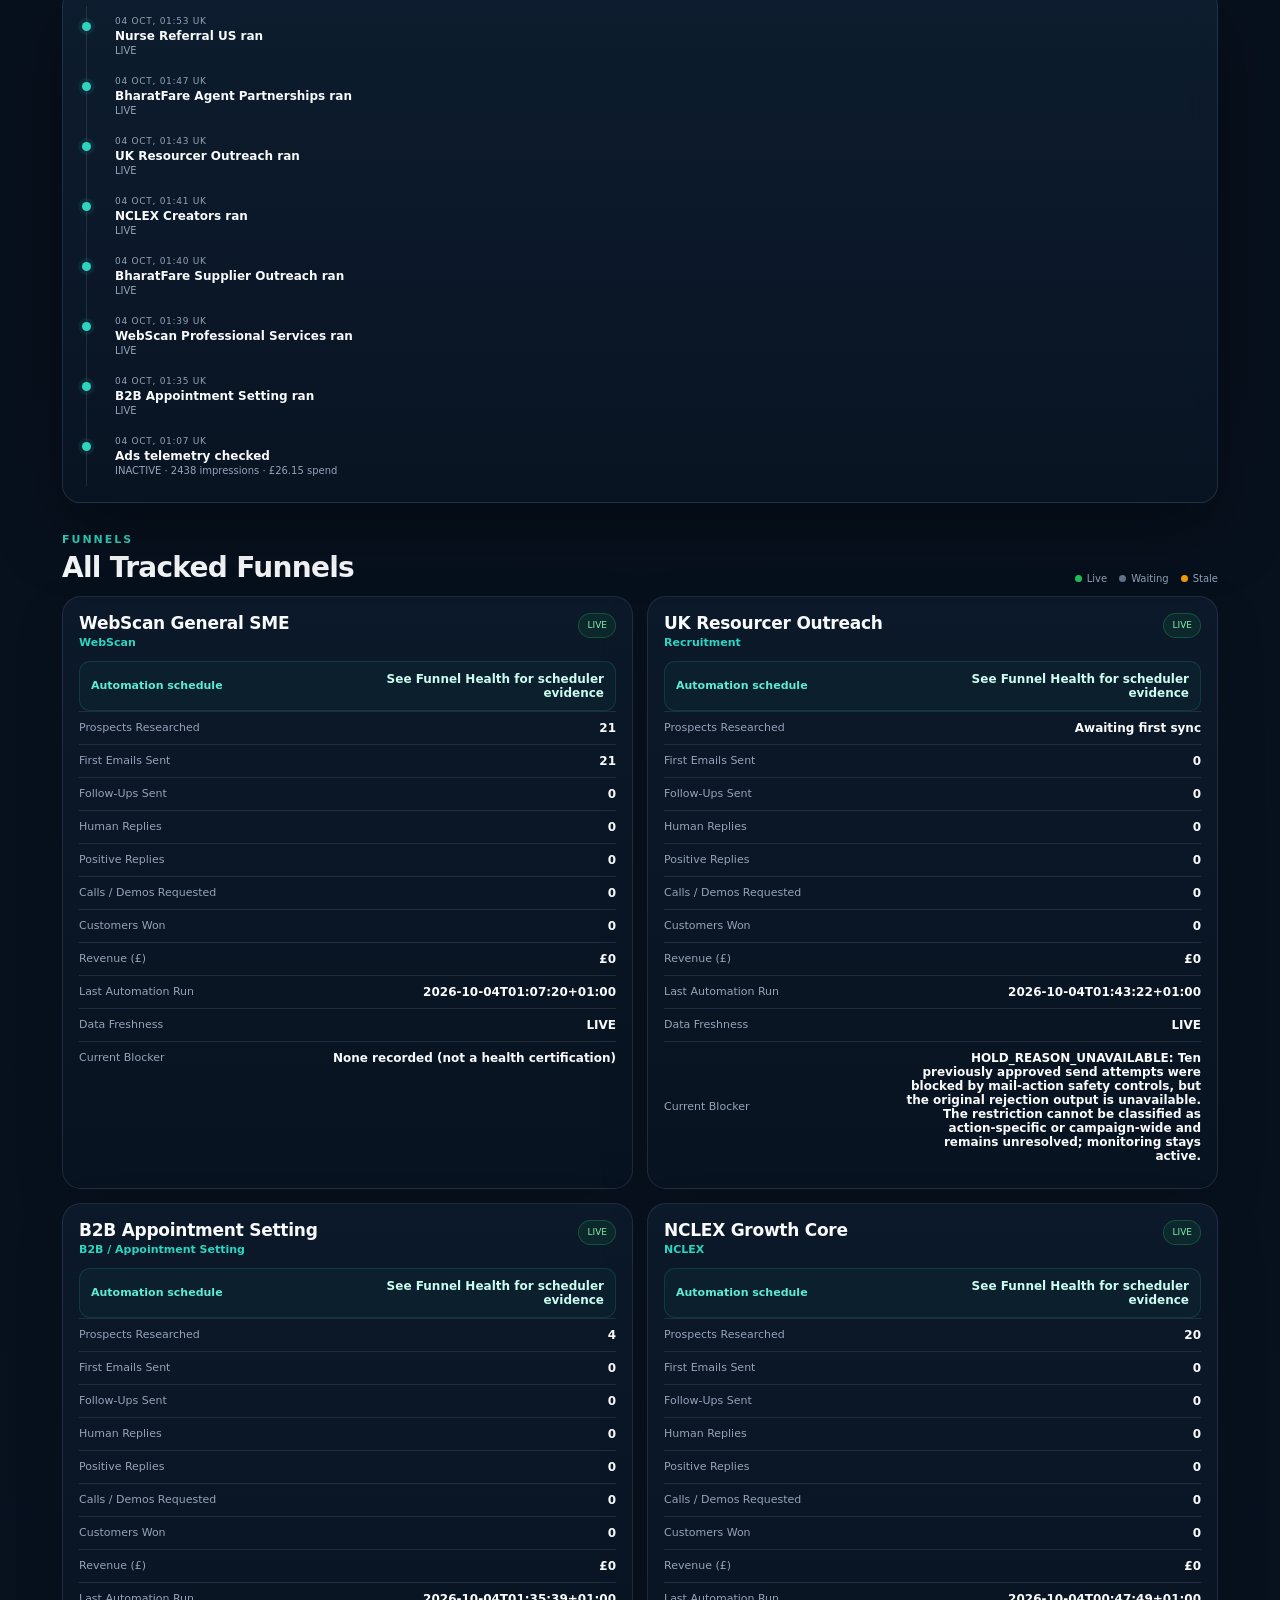
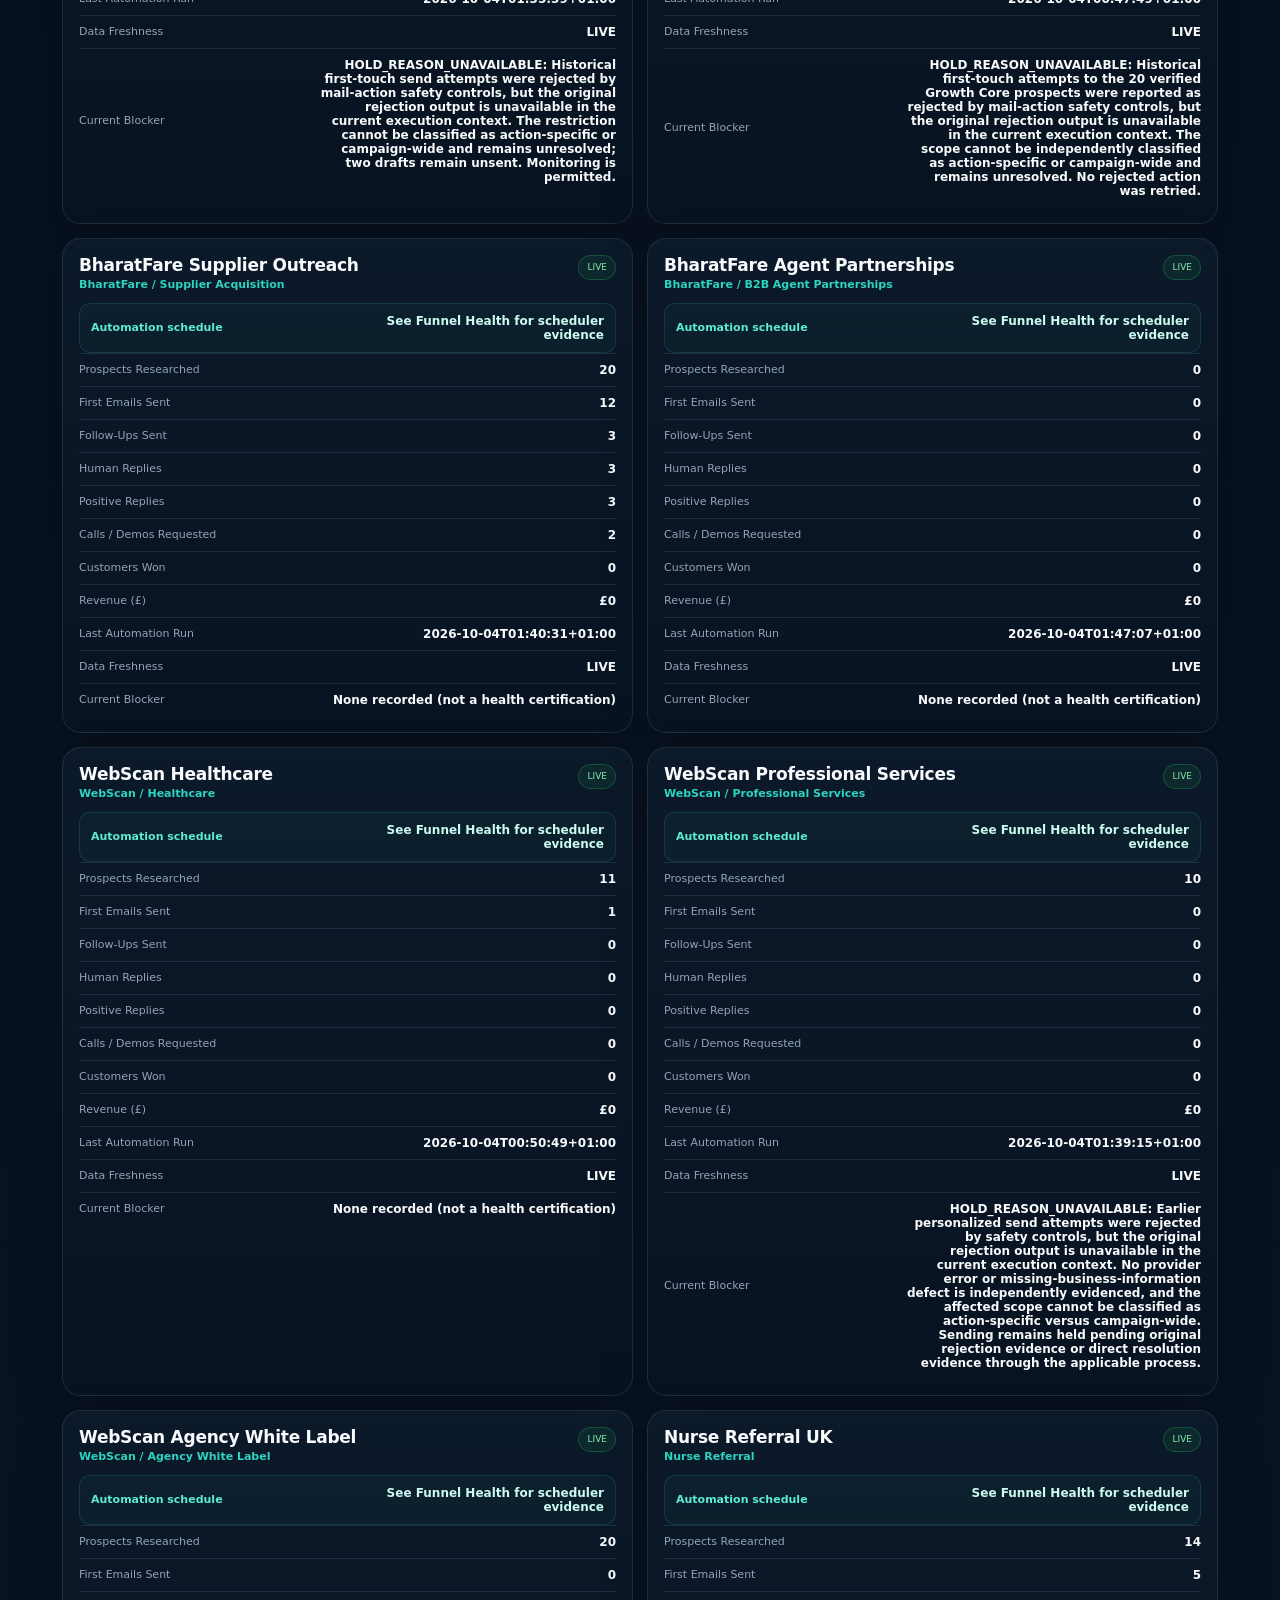
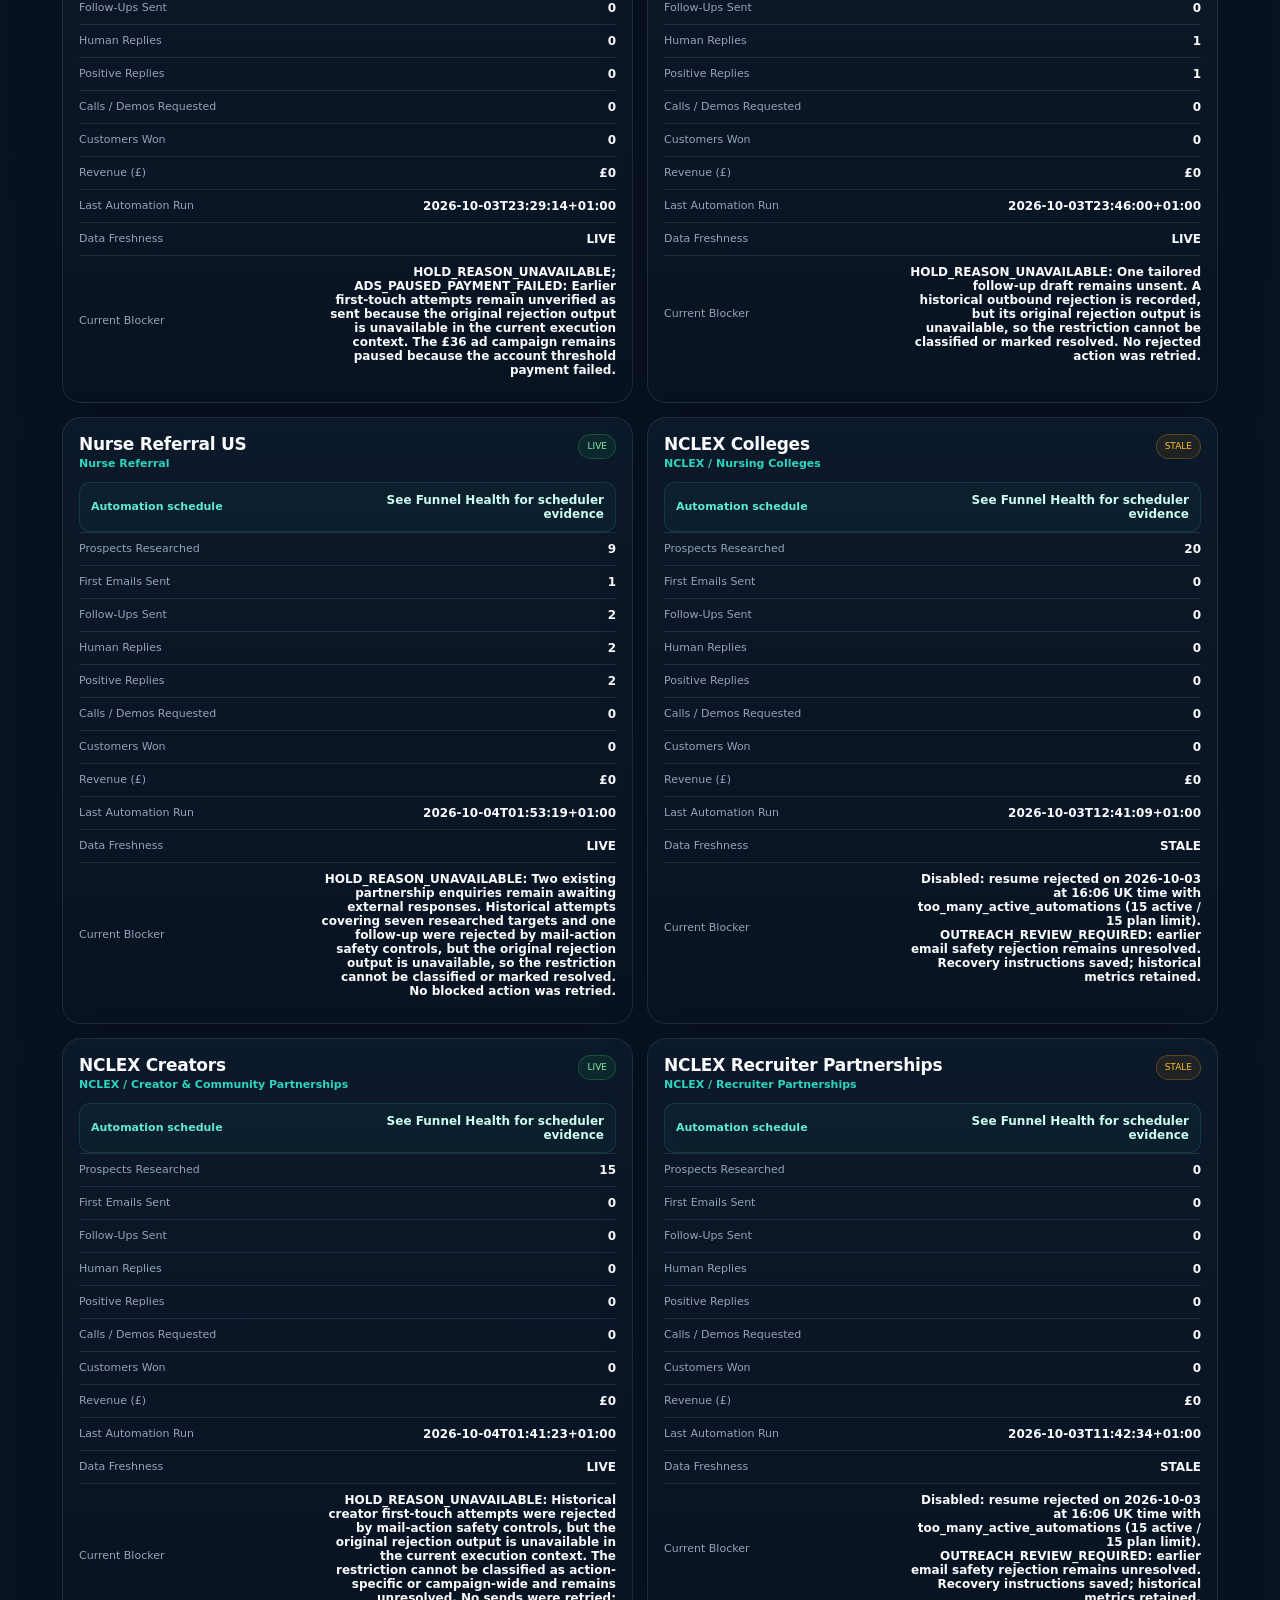
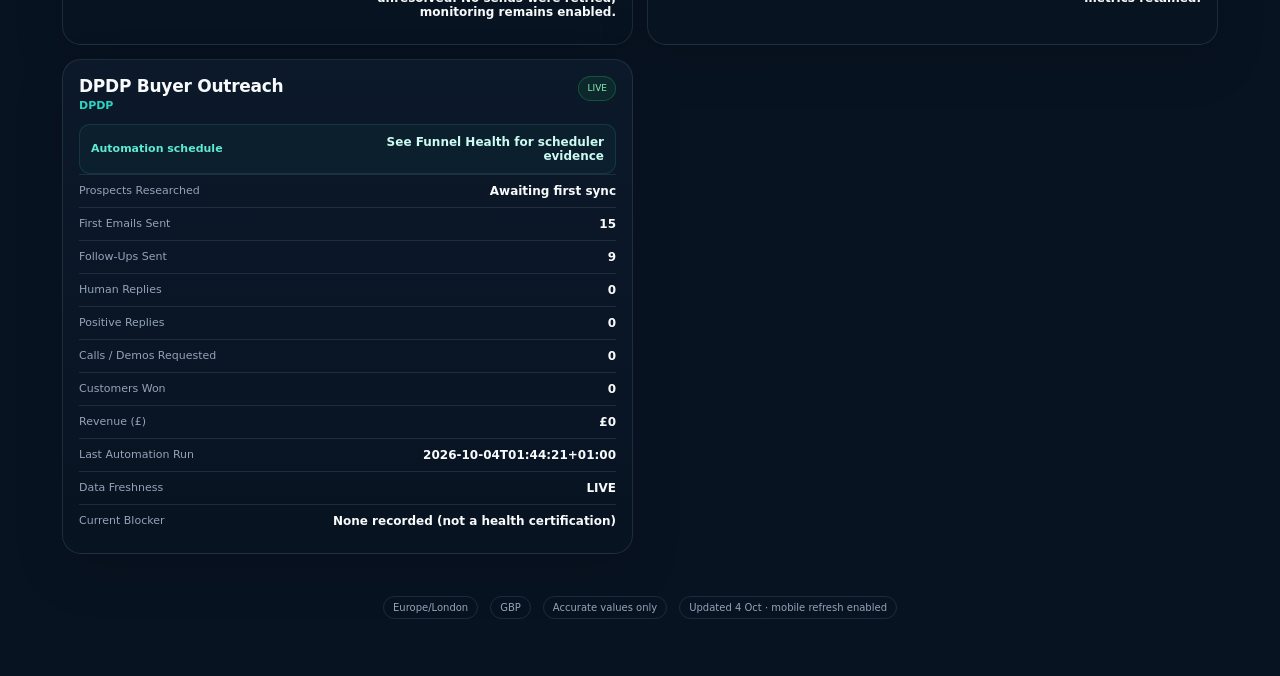
==== commit ce706e3c: "Add mobile dashboard refresh control and page update checks" ====
--- a/funnel-dashboard/index.html
+++ b/funnel-dashboard/index.html
@@ -1,5 +1,5 @@
 <!doctype html>
-<html lang="en">
+<html lang="en" data-dashboard-version="2026-10-04T00:54:16.799Z">
 <head>
 <meta charset="utf-8">
 <meta name="viewport" content="width=device-width,initial-scale=1,viewport-fit=cover">
@@ -18,6 +18,7 @@
       <p class="sub">Verified telemetry only. No sample figures.</p>
     </div>
     <div class="header-status">
+      <a class="button" id="loadLatestDashboard" href="?refresh=20261004-mobile">Load latest dashboard</a>
       <div class="pill success" id="activeFunnels">Checking automations…</div>
       <div class="refresh-chip">
         <span class="pulse"></span>
@@ -218,9 +219,47 @@
     <span>Europe/London</span>
     <span>GBP</span>
     <span>Accurate values only</span>
+    <span>Updated 4 Oct · mobile refresh enabled</span>
   </footer>
 </main>
 <script src="dashboard-v2.js?v=20261004-prospect-production-1"></script>
+
+<script>
+(() => {
+  const version = document.documentElement.dataset.dashboardVersion;
+  const asset = document.querySelector('script[src*="dashboard-v2.js"]').getAttribute('src');
+  const link = document.getElementById('loadLatestDashboard');
+  function freshUrl() {
+    const url = new URL(location.href);
+    url.searchParams.set('refresh', Date.now().toString());
+    return url.href;
+  }
+  link.addEventListener('click', () => { link.href = freshUrl(); });
+  let checking = false;
+  async function checkForUpdate() {
+    if (checking || document.hidden) return;
+    checking = true;
+    try {
+      const url = new URL('index.html', location.href);
+      url.searchParams.set('check', Date.now().toString());
+      const response = await fetch(url.href, { cache: 'no-store' });
+      if (!response.ok) return;
+      const next = new DOMParser().parseFromString(await response.text(), 'text/html');
+      const nextVersion = next.documentElement.dataset.dashboardVersion;
+      const nextAsset = next.querySelector('script[src*="dashboard-v2.js"]')?.getAttribute('src');
+      if (!nextVersion || !nextAsset) return;
+      if (Date.parse(nextVersion) > Date.parse(version) ||
+          (nextVersion === version && nextAsset !== asset)) {
+        location.replace(freshUrl());
+      }
+    } catch (_) { /* Keep the current dashboard available when offline. */ }
+    finally { checking = false; }
+  }
+  window.addEventListener('pageshow', checkForUpdate);
+  document.addEventListener('visibilitychange', checkForUpdate);
+  setInterval(checkForUpdate, 60000);
+})();
+</script>
 </body>
 </html>
 
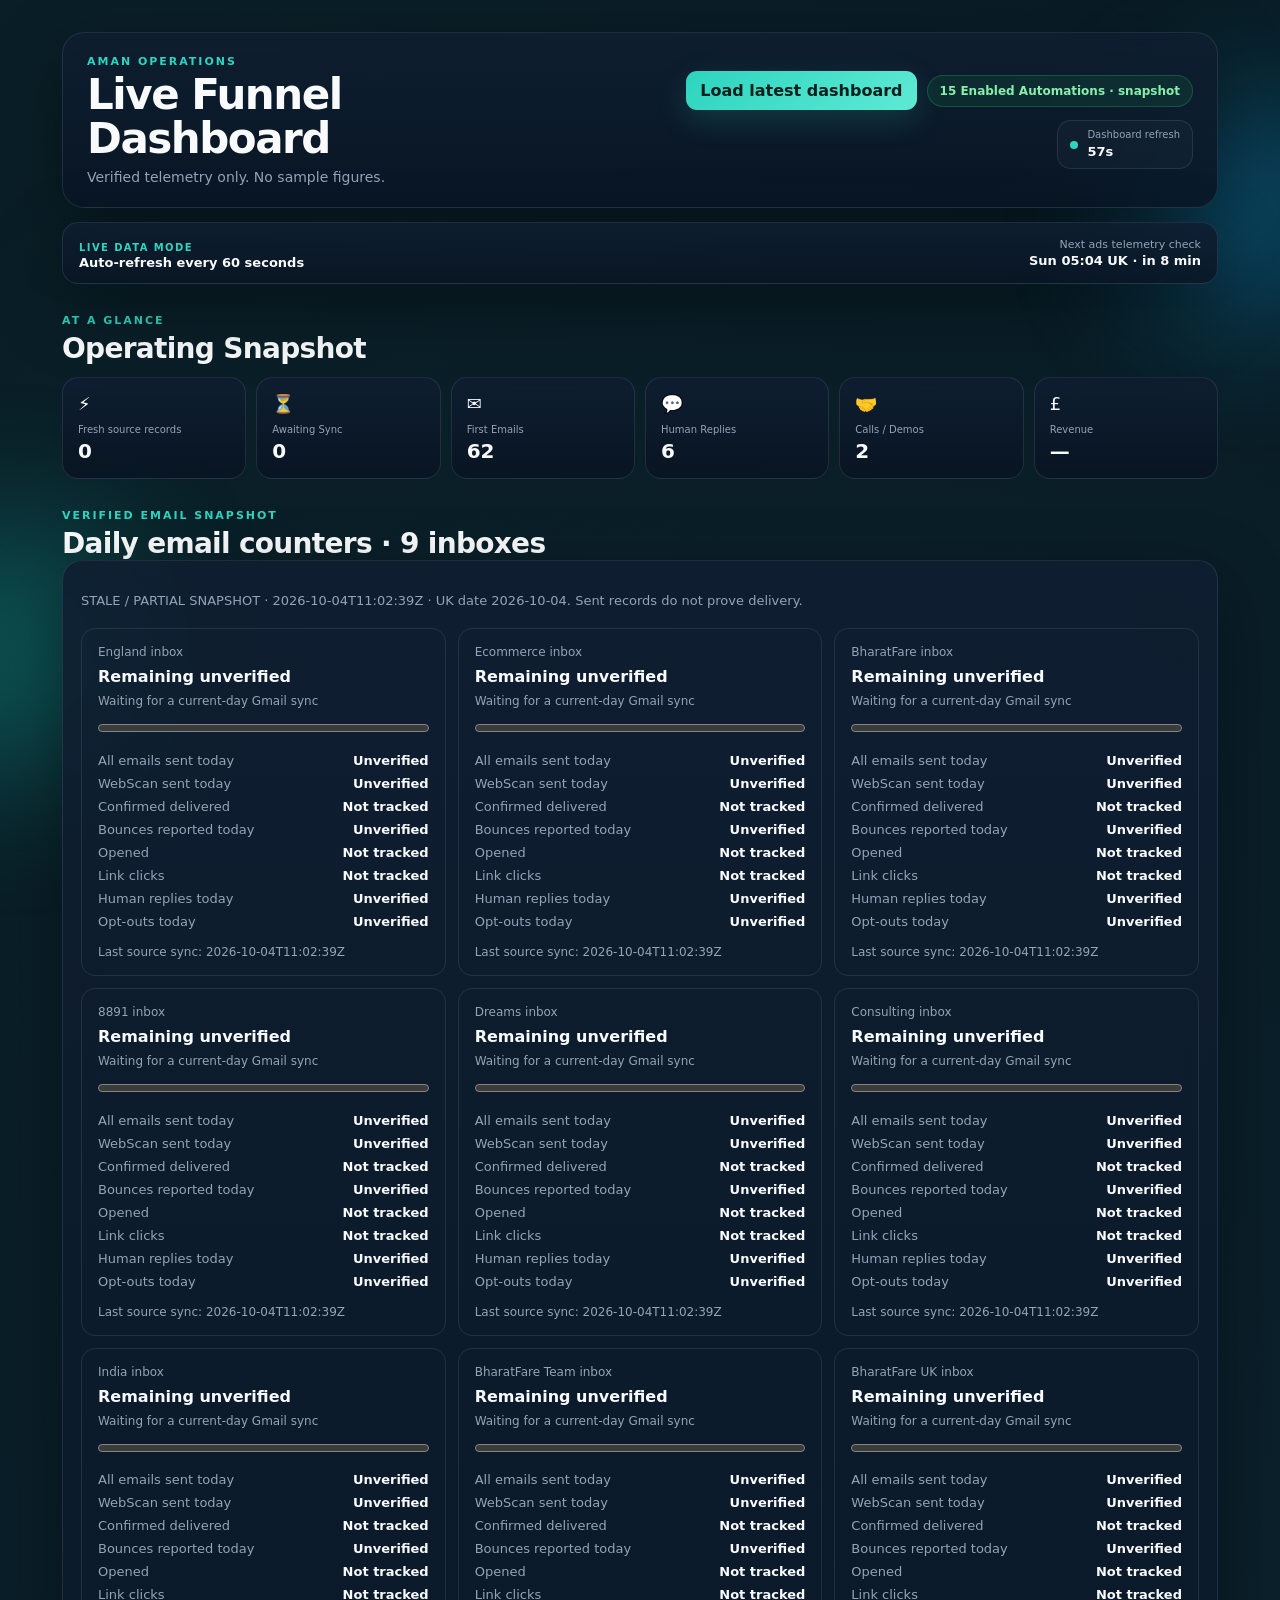
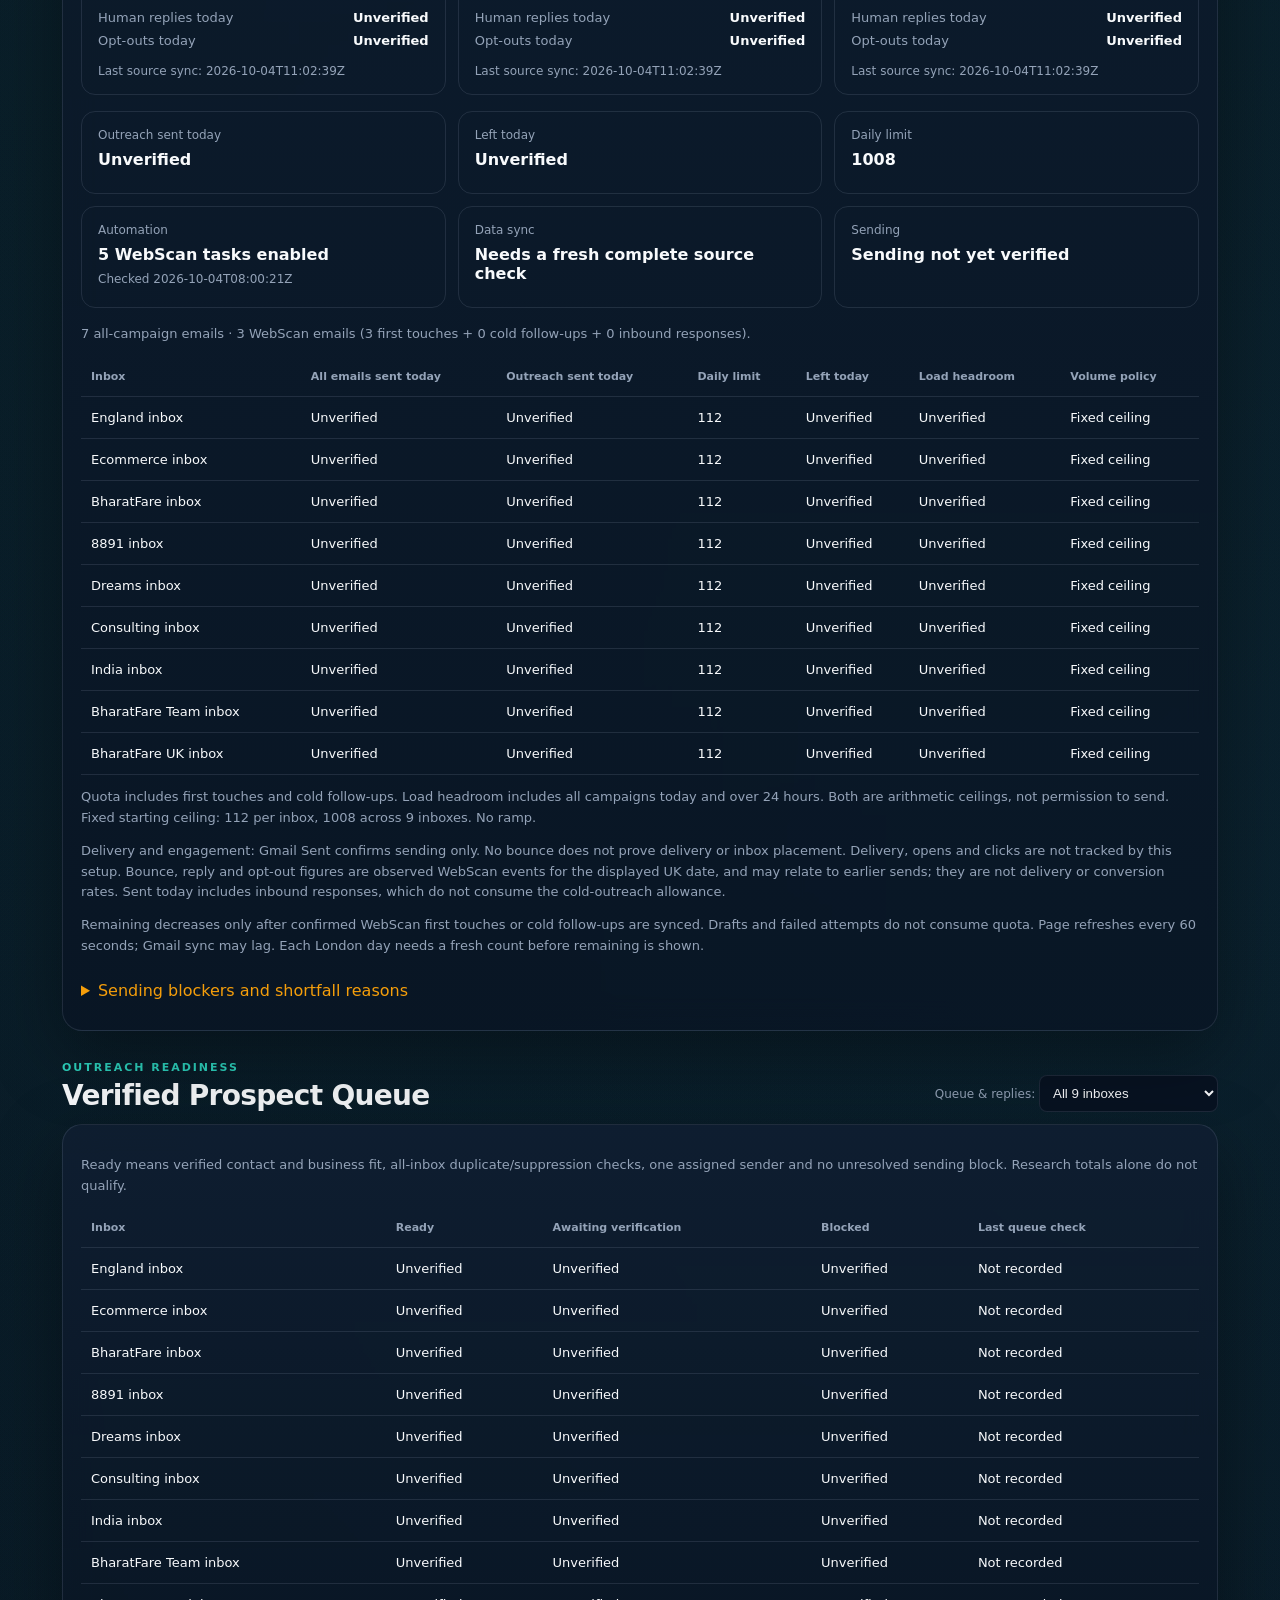
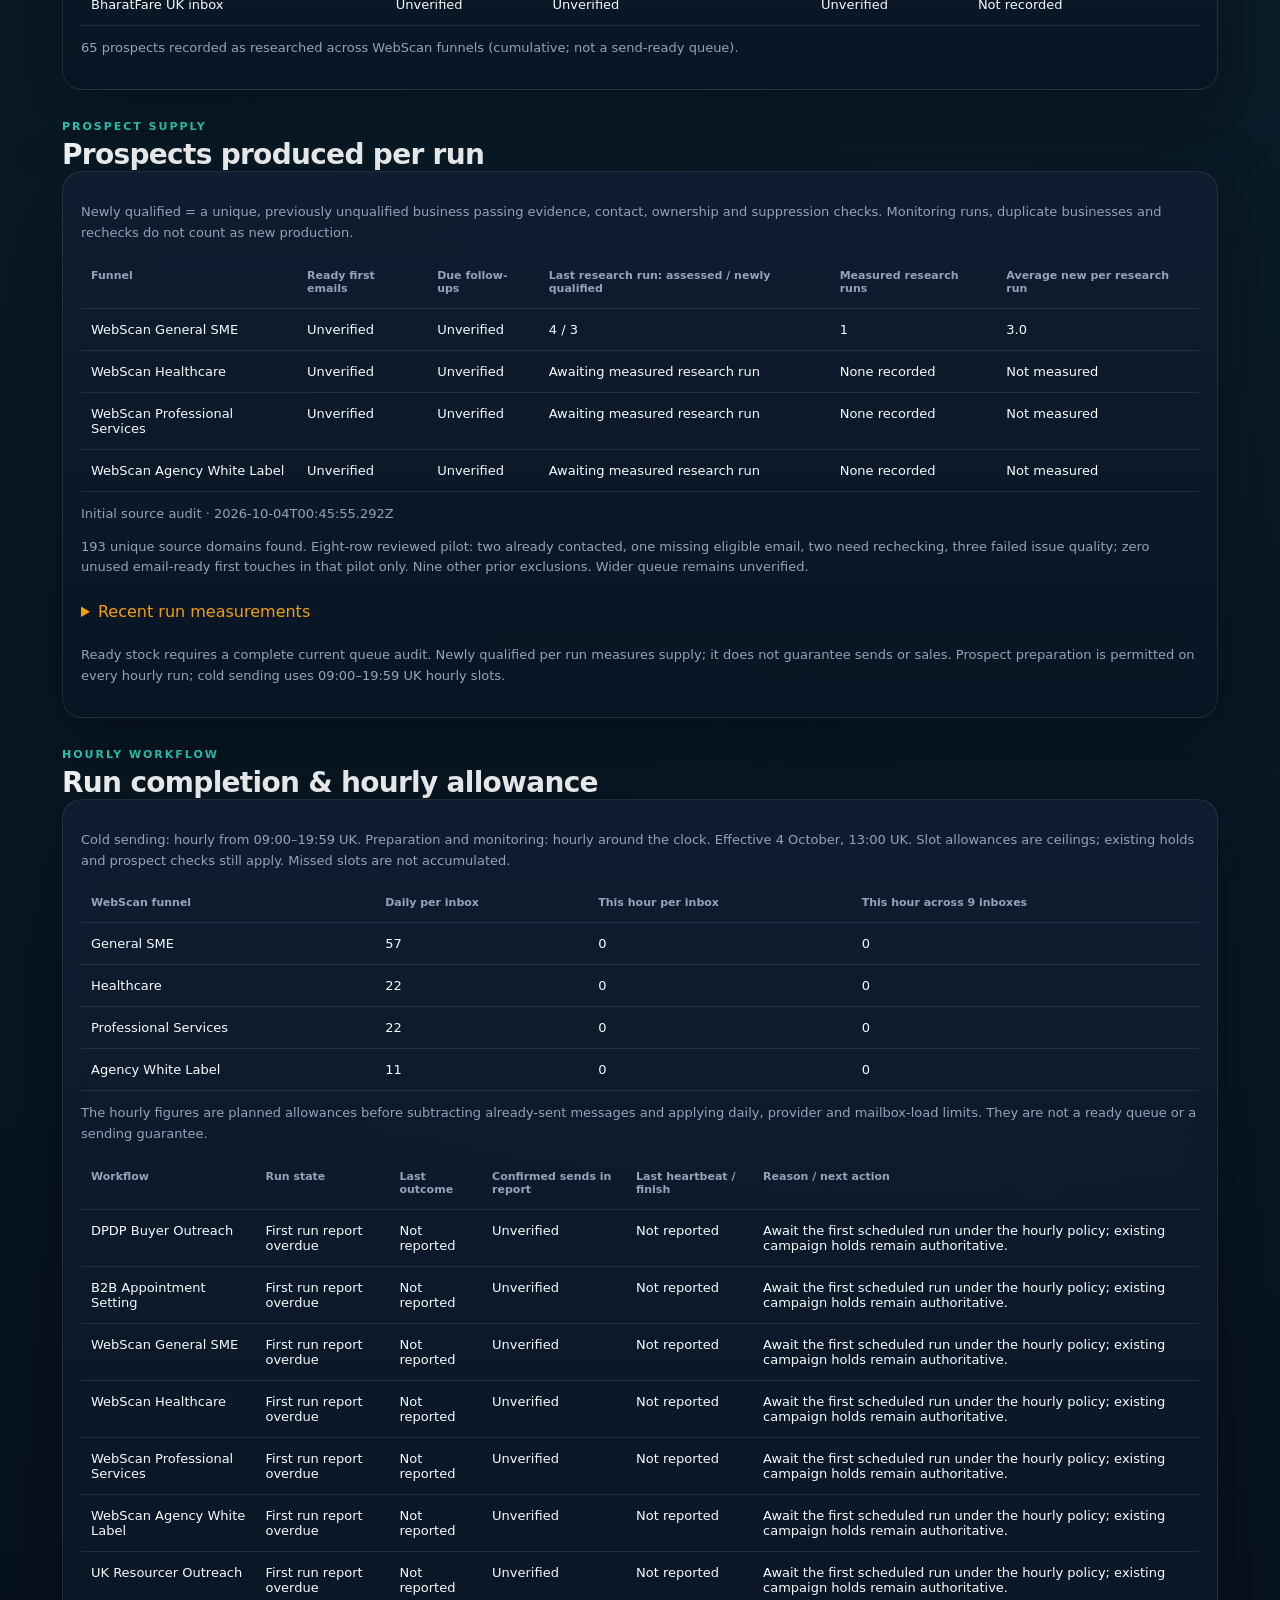
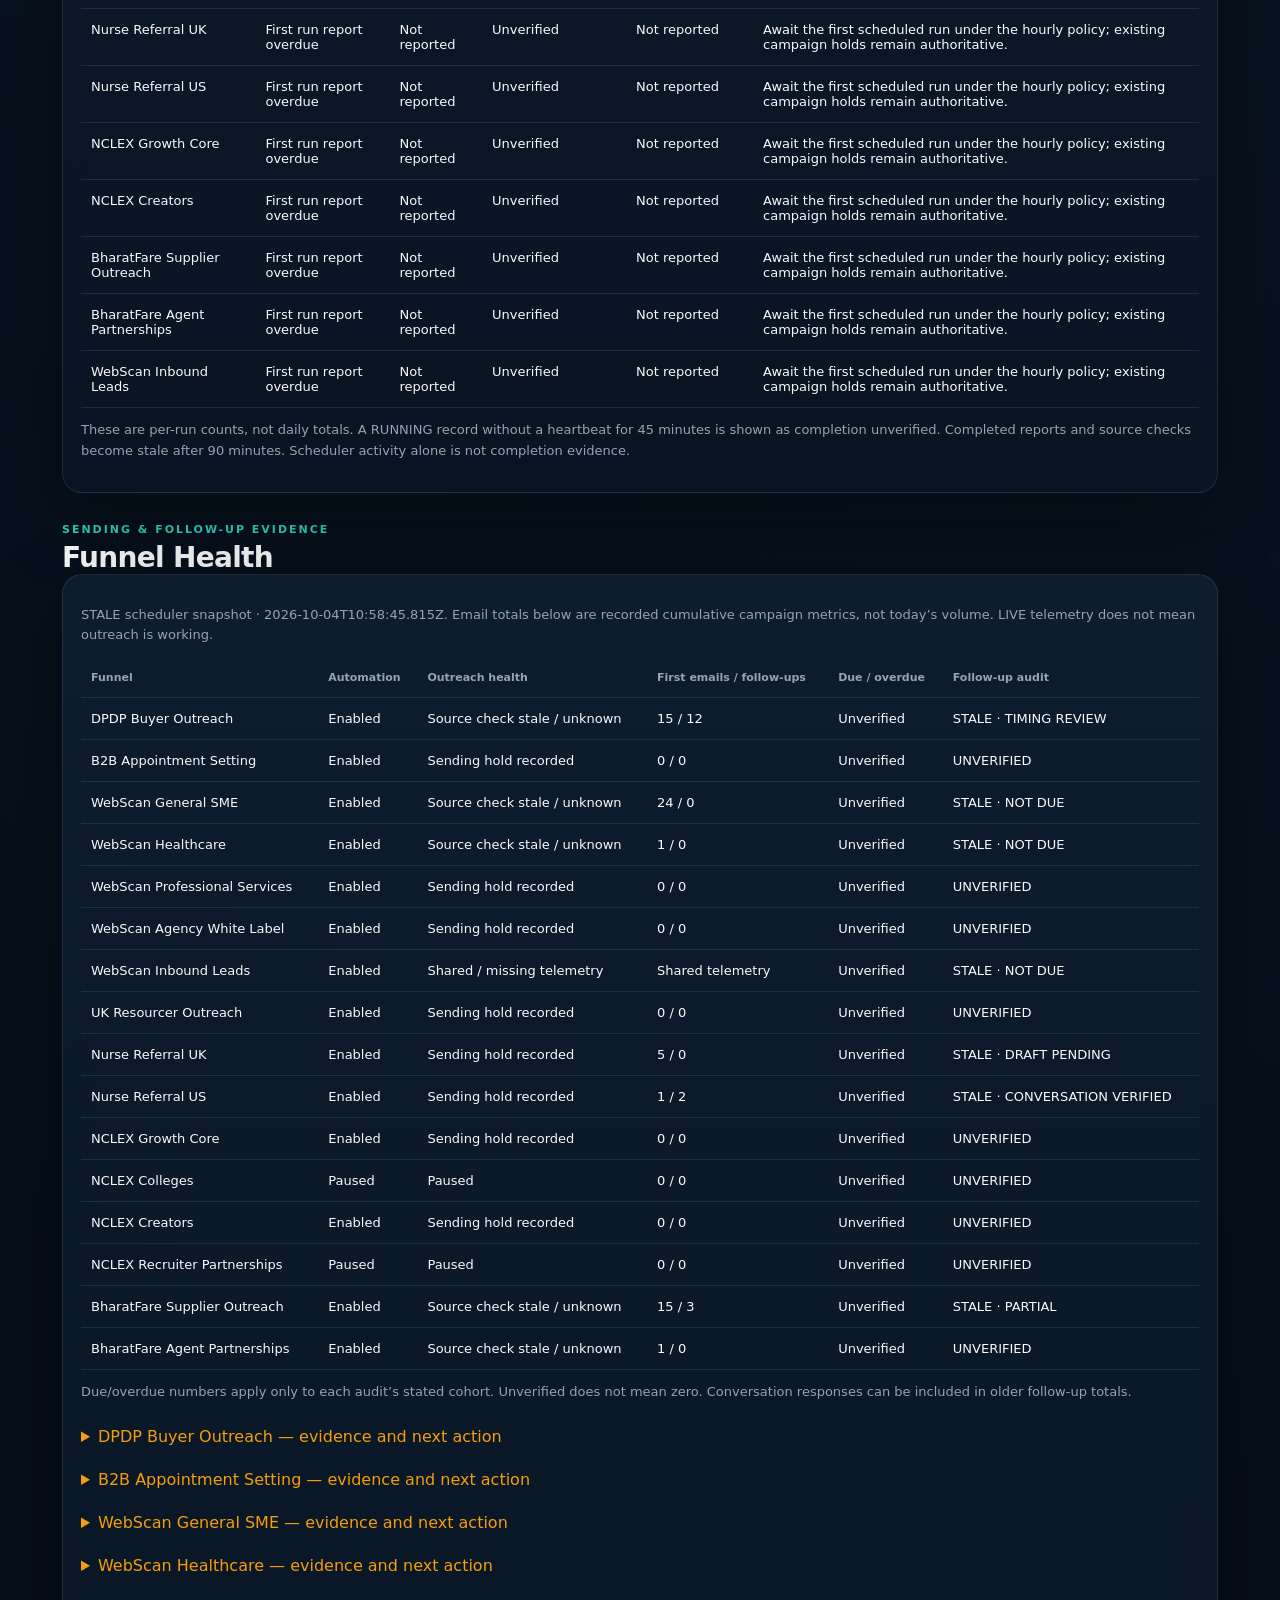
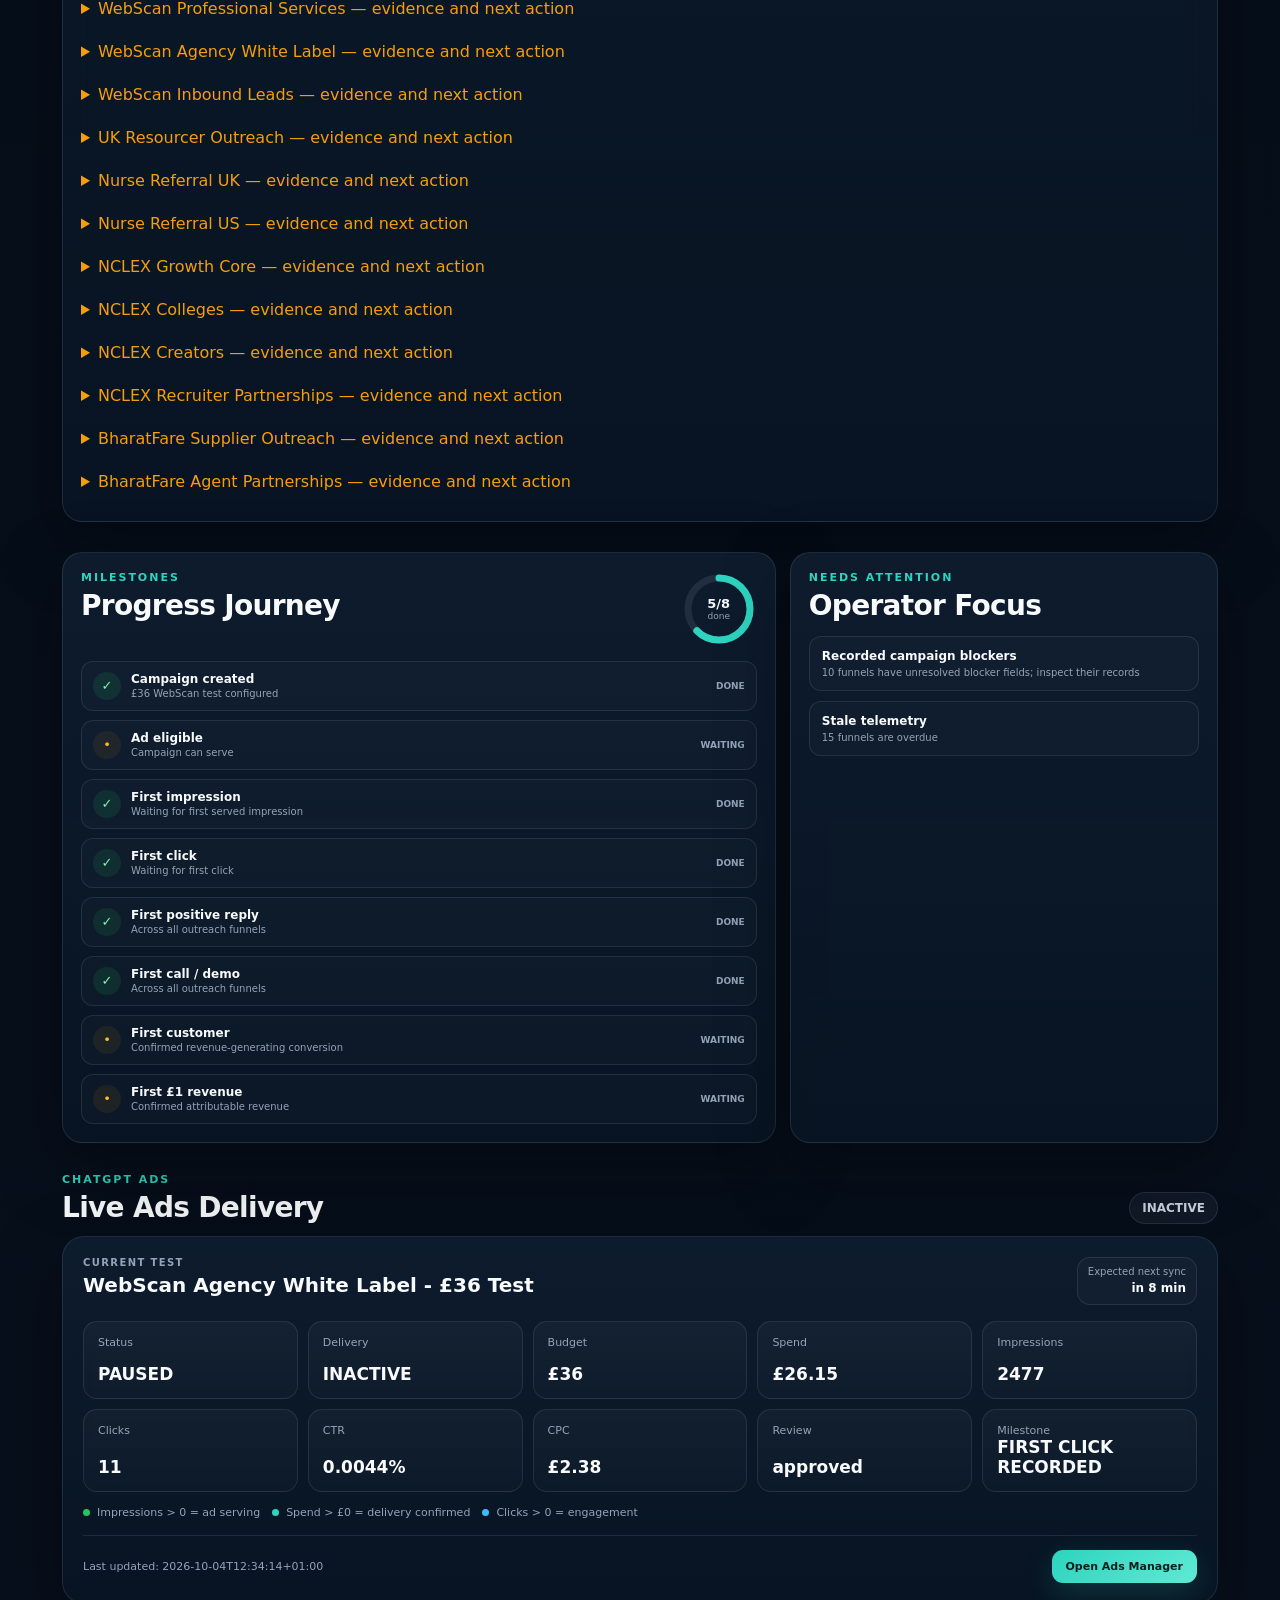
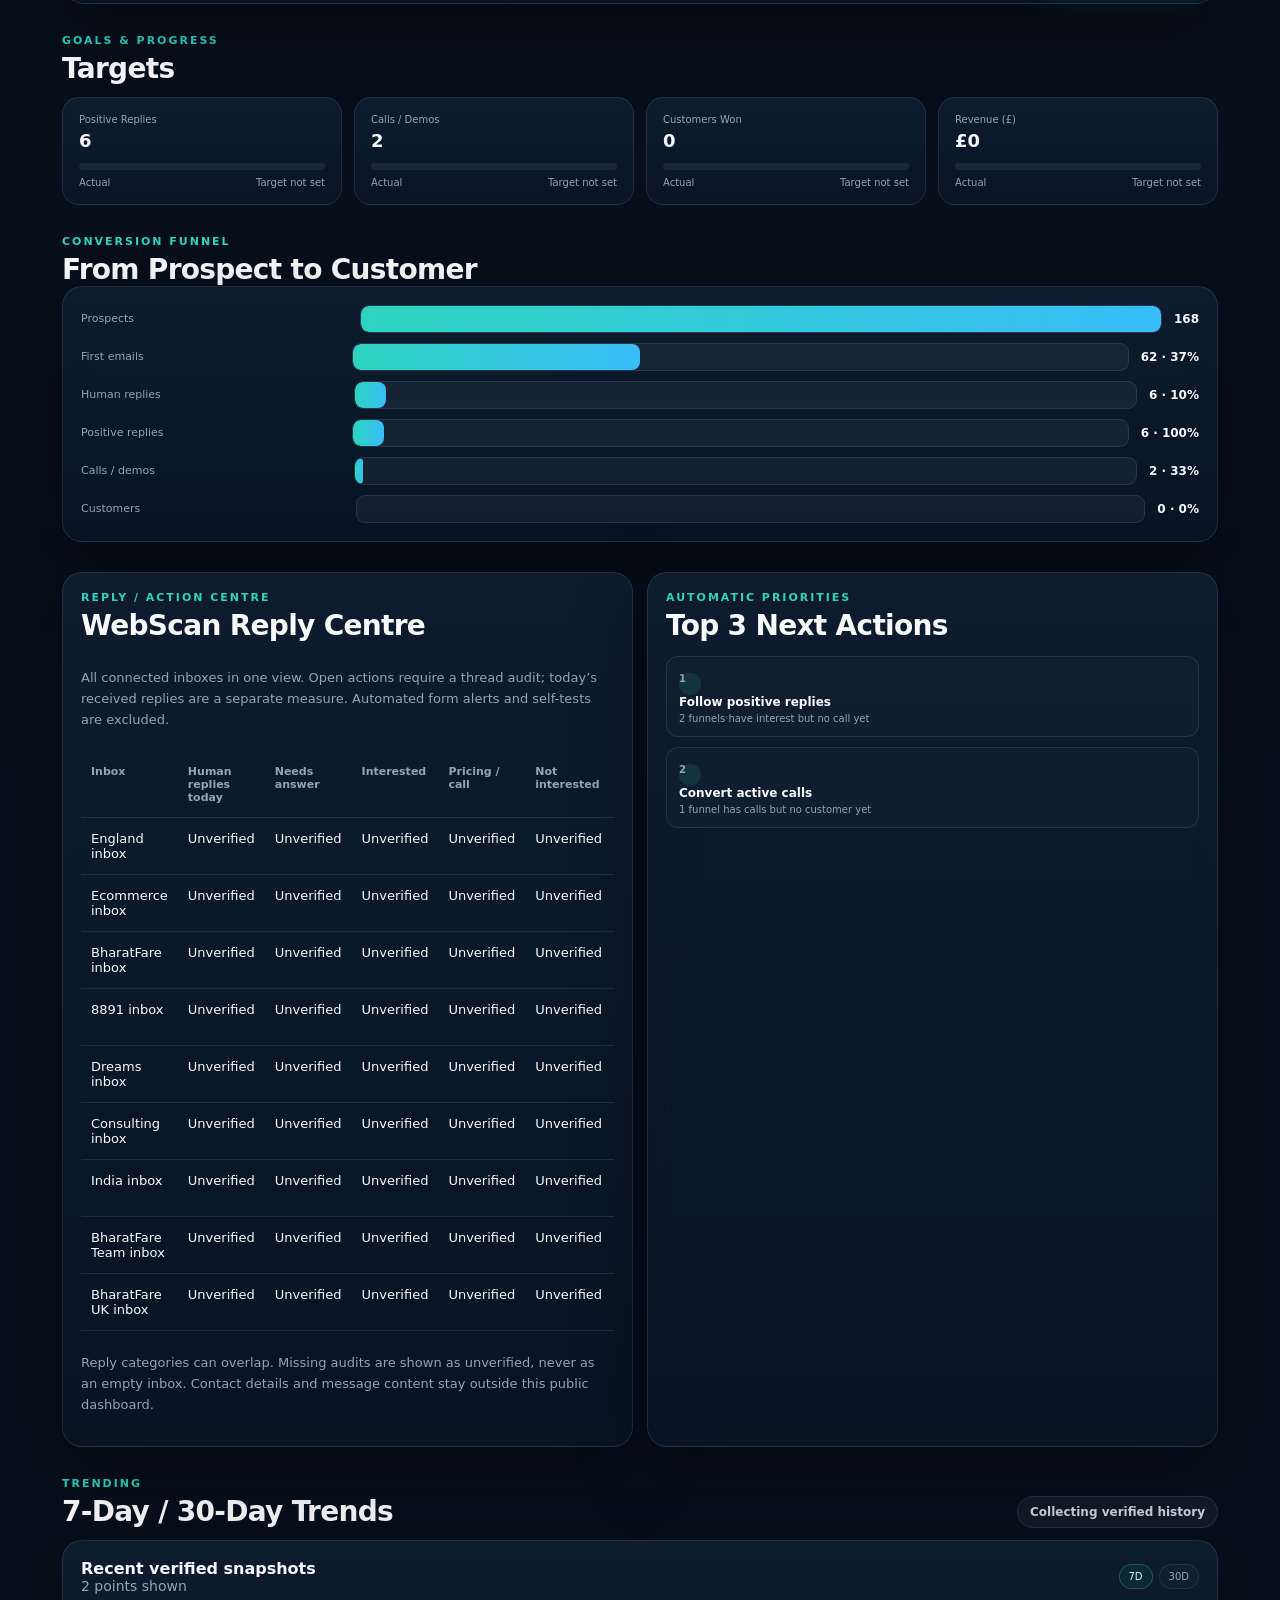
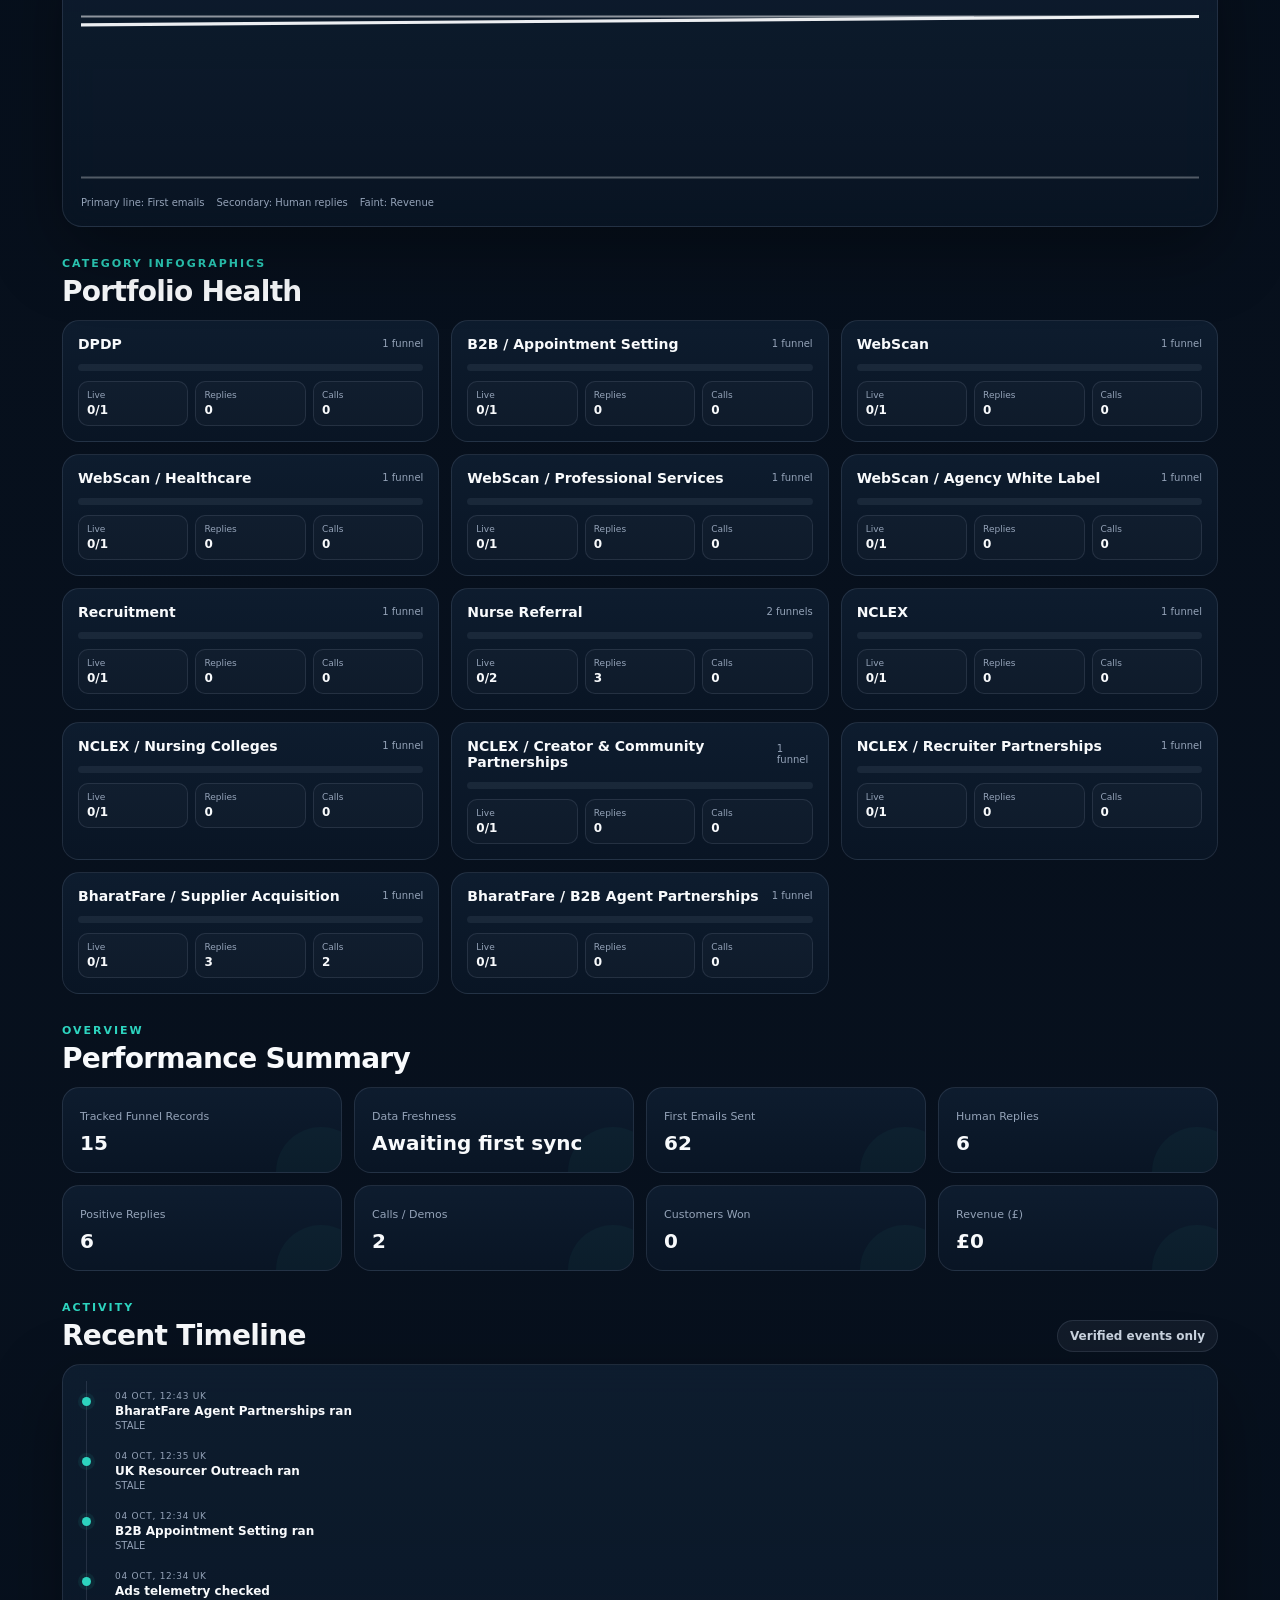
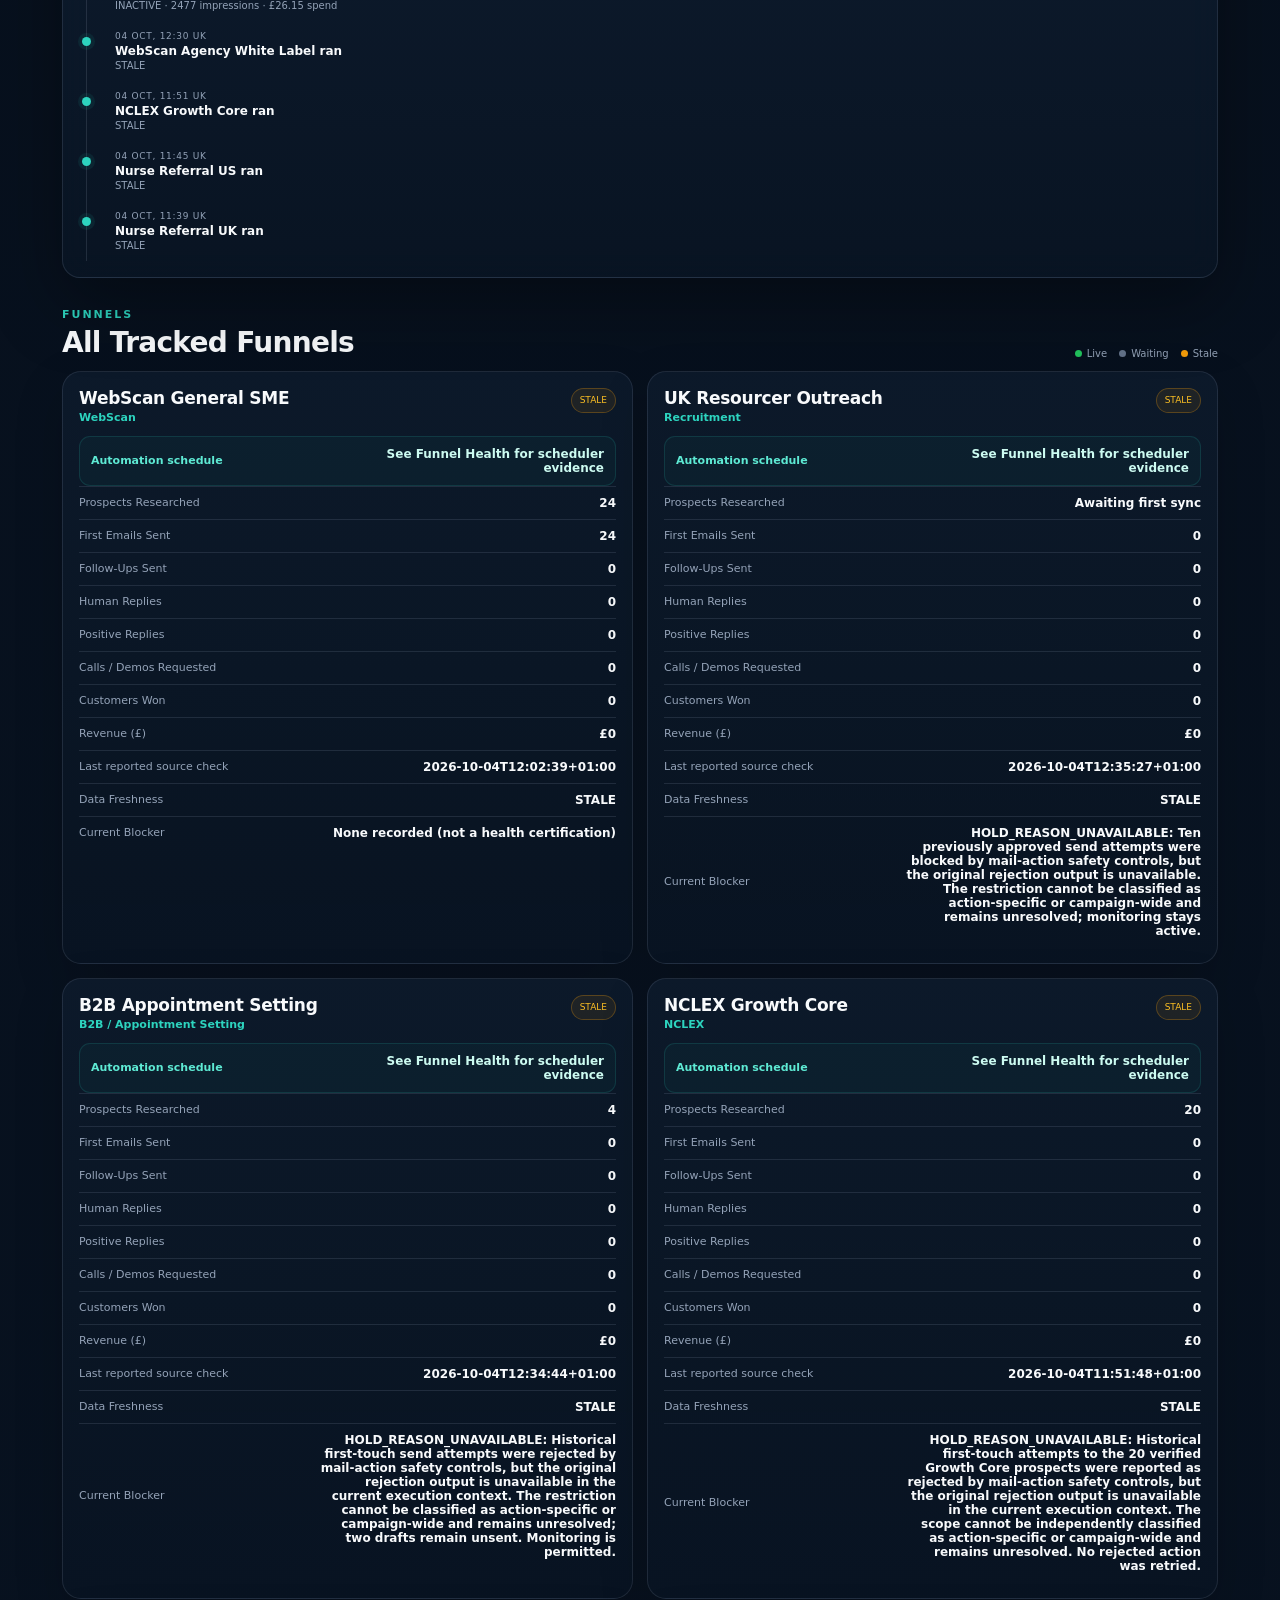
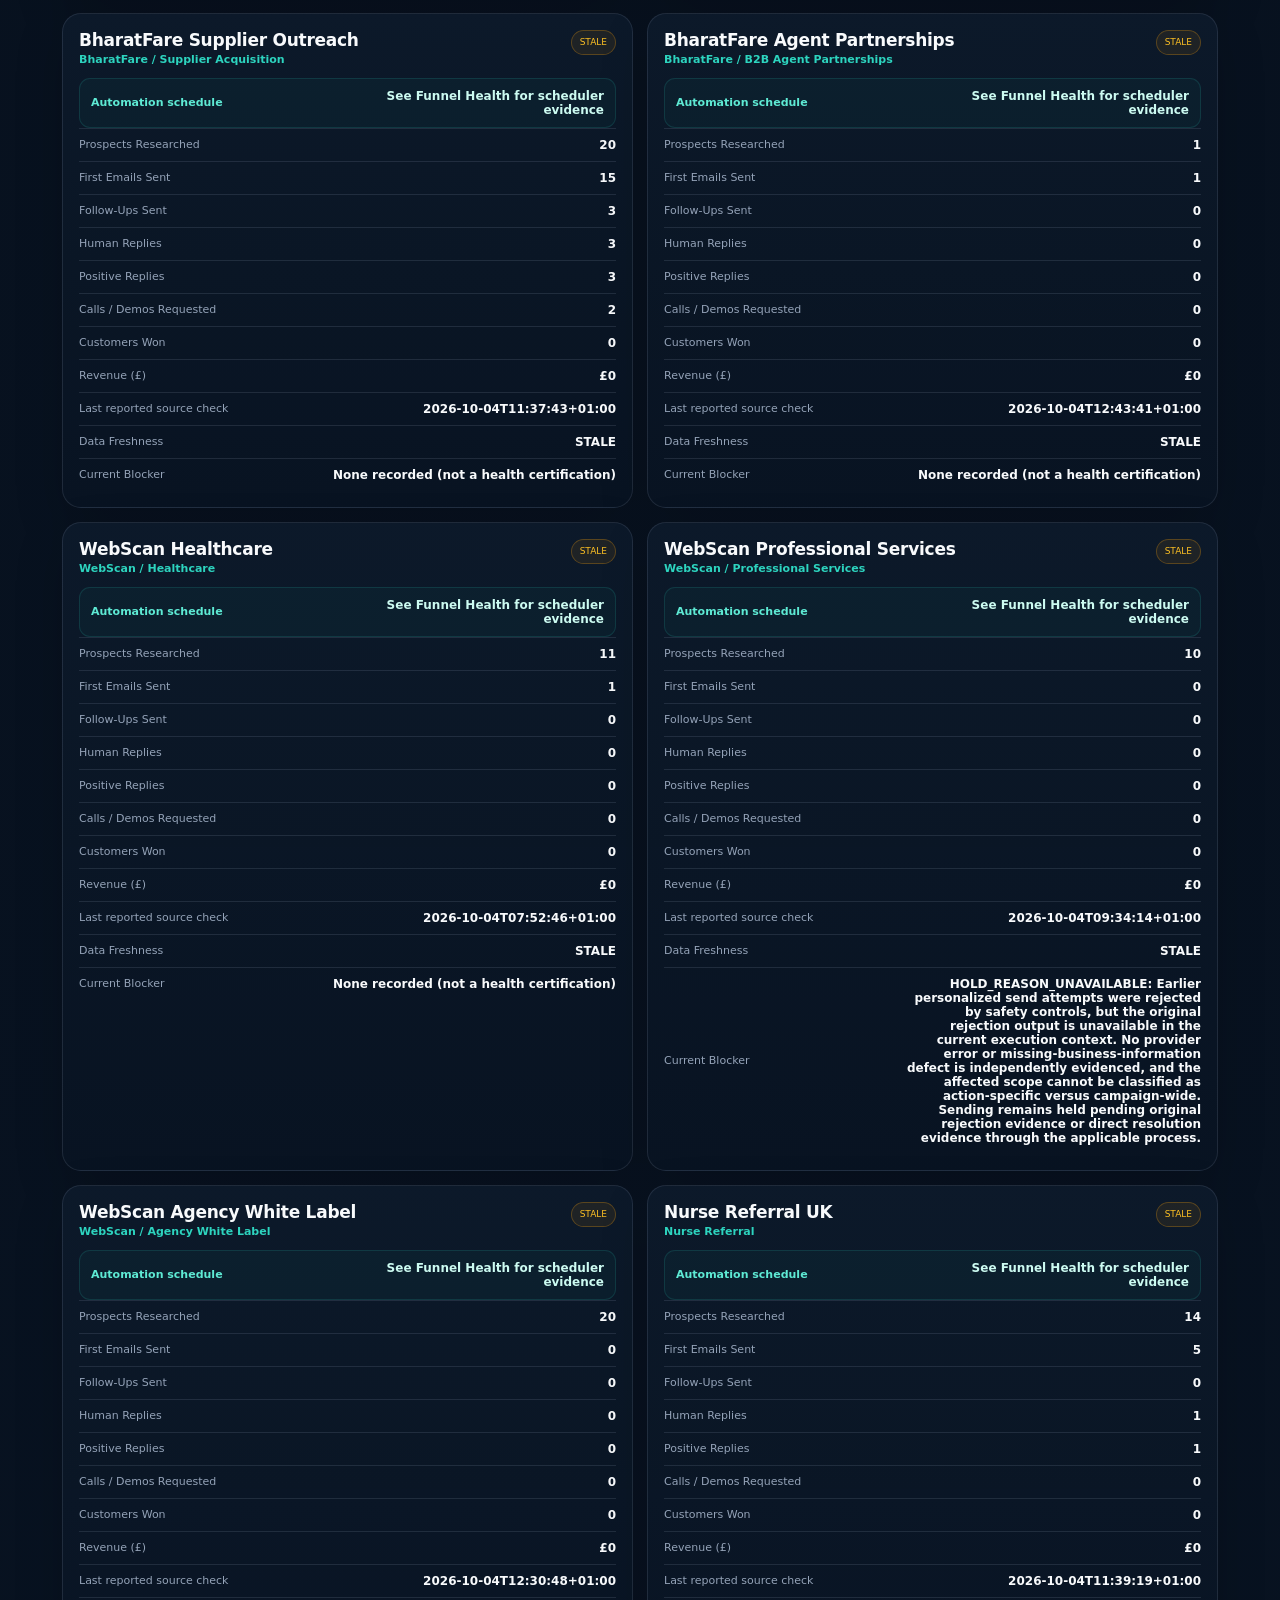
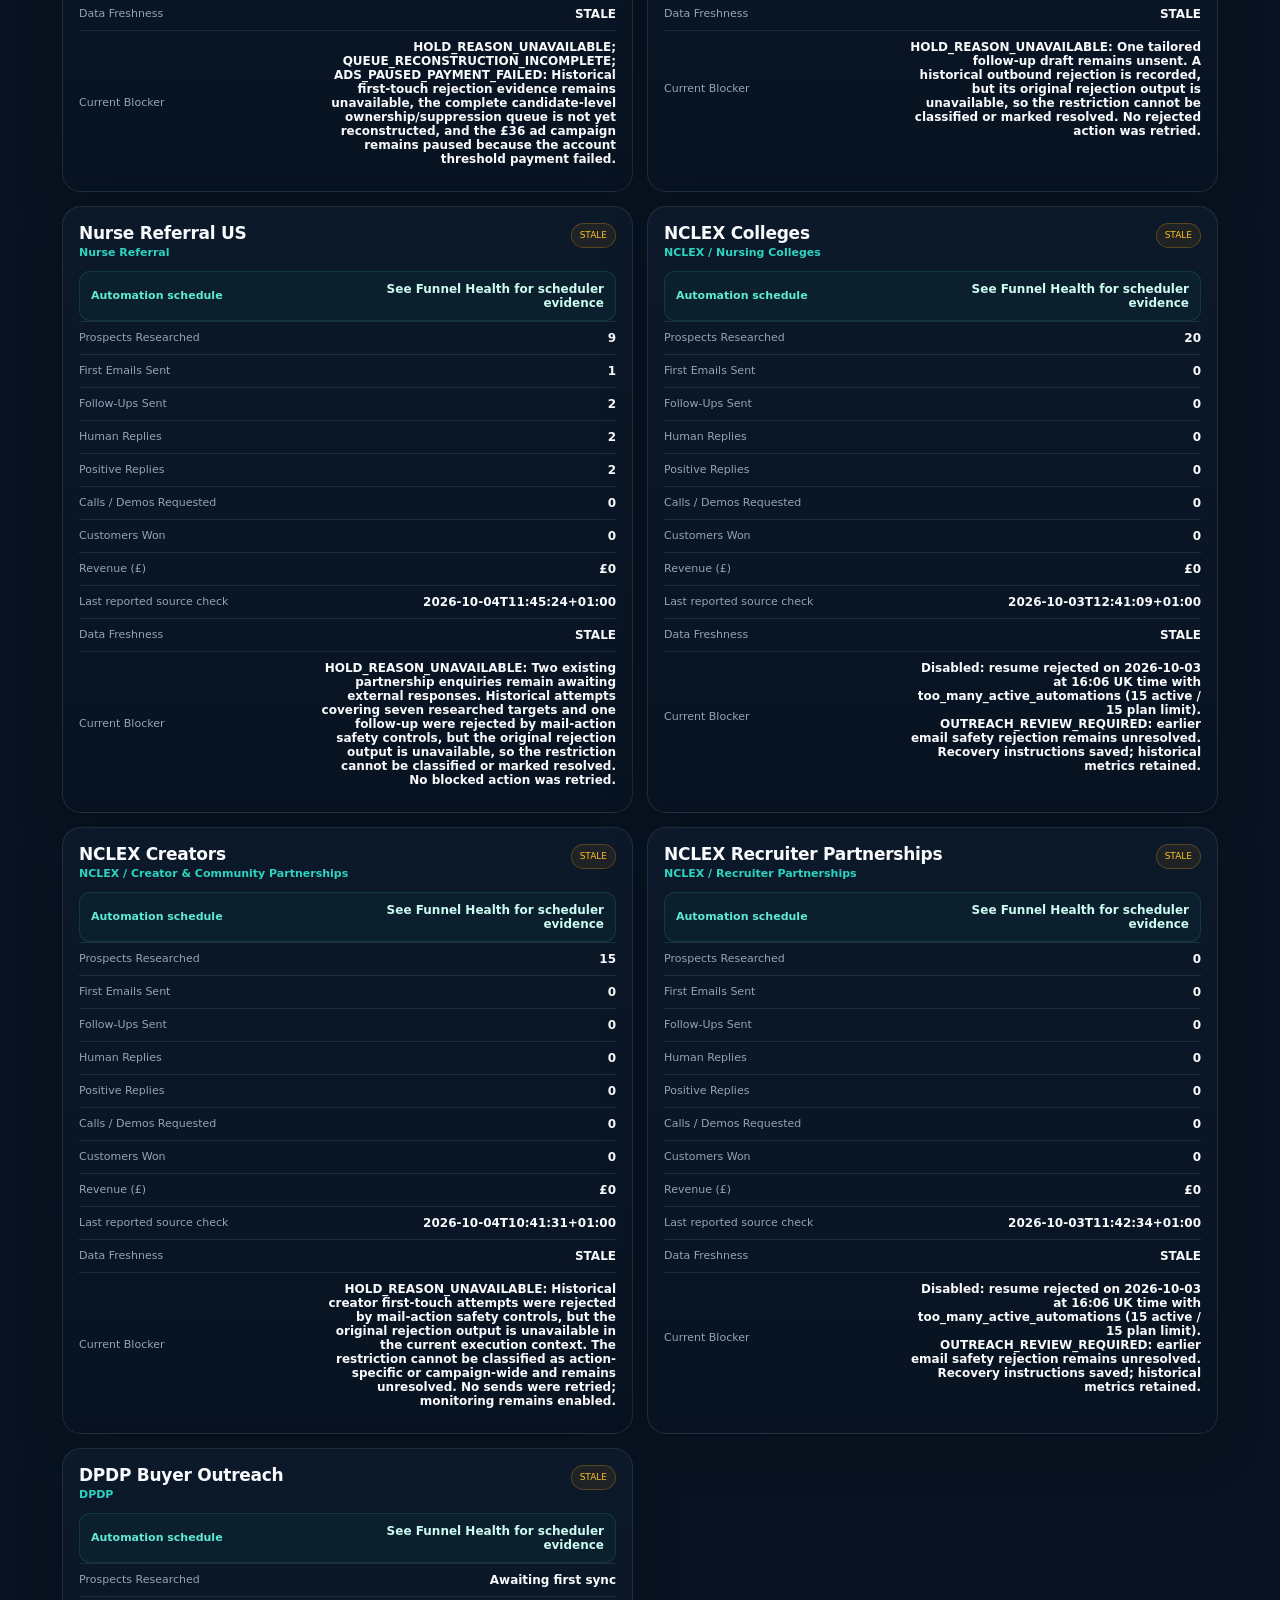
==== commit f66906f8: "Show hourly run completion and derive freshness from source timestamps" ====
--- a/funnel-dashboard/index.html
+++ b/funnel-dashboard/index.html
@@ -68,6 +68,12 @@
   </section>
 
   <section class="section">
+    <div class="eyebrow">HOURLY WORKFLOW</div>
+    <h2>Run completion &amp; hourly allowance</h2>
+    <div id="hourlyRuns" class="panel glass"><p class="sub">Loading run evidence…</p></div>
+  </section>
+
+  <section class="section">
     <div class="eyebrow">SENDING &amp; FOLLOW-UP EVIDENCE</div>
     <h2>Funnel Health</h2>
     <div id="funnelHealth" class="panel glass"><p class="sub">Loading funnel health checks…</p></div>
@@ -222,7 +228,8 @@
     <span>Updated 4 Oct · mobile refresh enabled</span>
   </footer>
 </main>
-<script src="dashboard-v2.js?v=20261004-prospect-production-1"></script>
+<script src="hourly-evidence.js?v=20261004-hourly-v2"></script>
+<script src="dashboard-v2.js?v=20261004-hourly-v2"></script>
 
 <script>
 (() => {
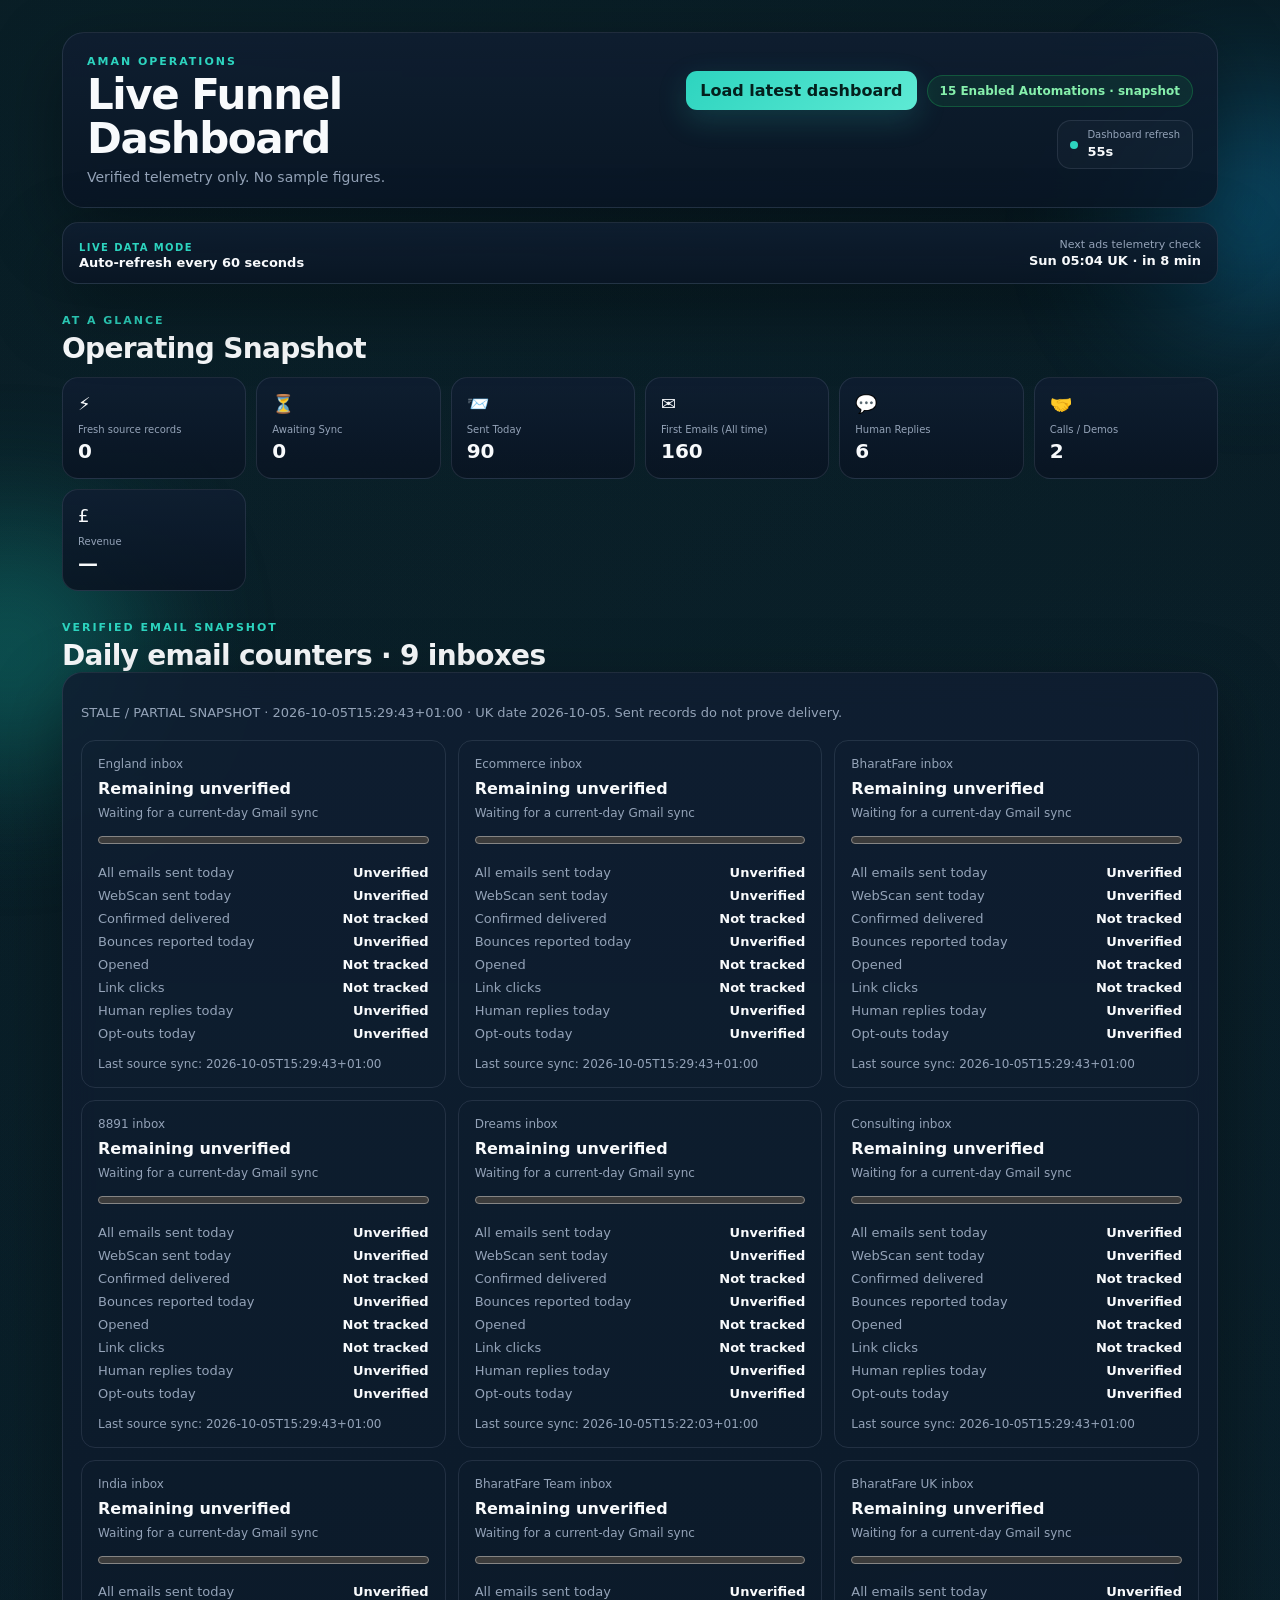
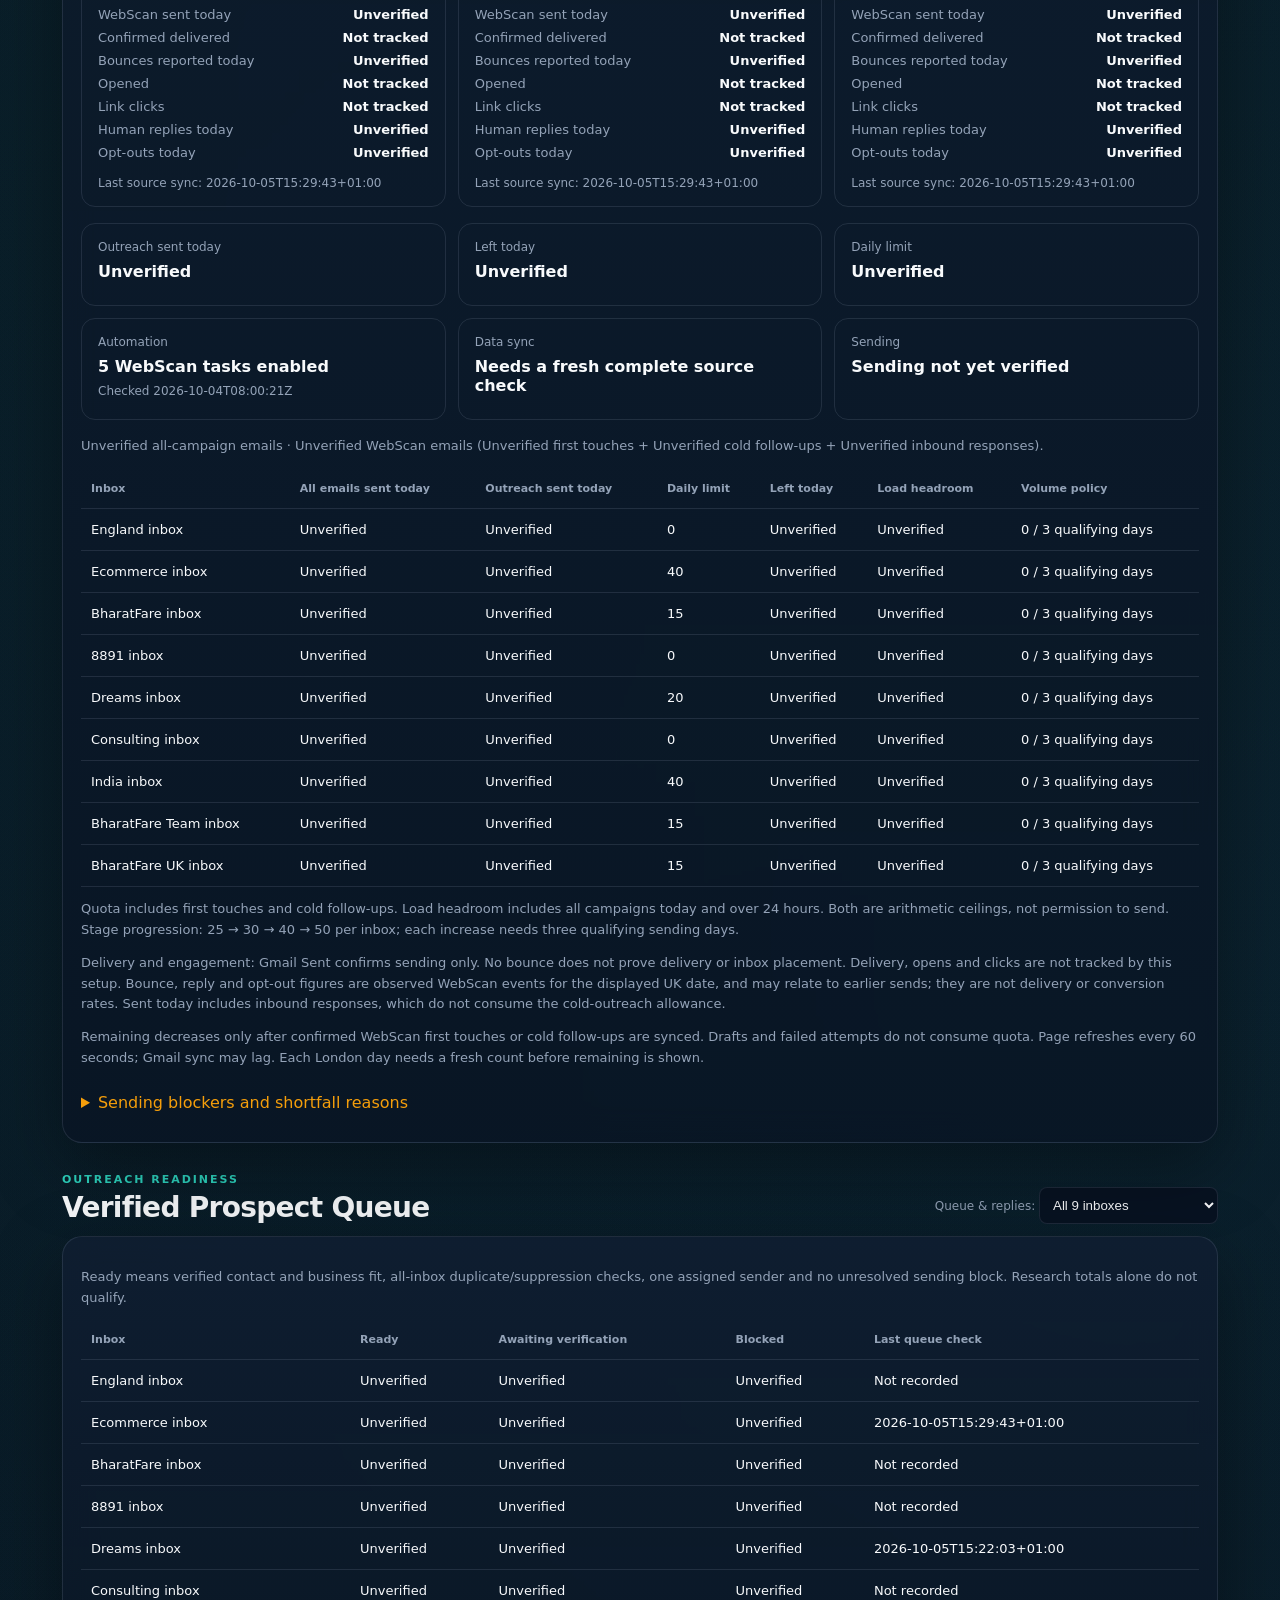
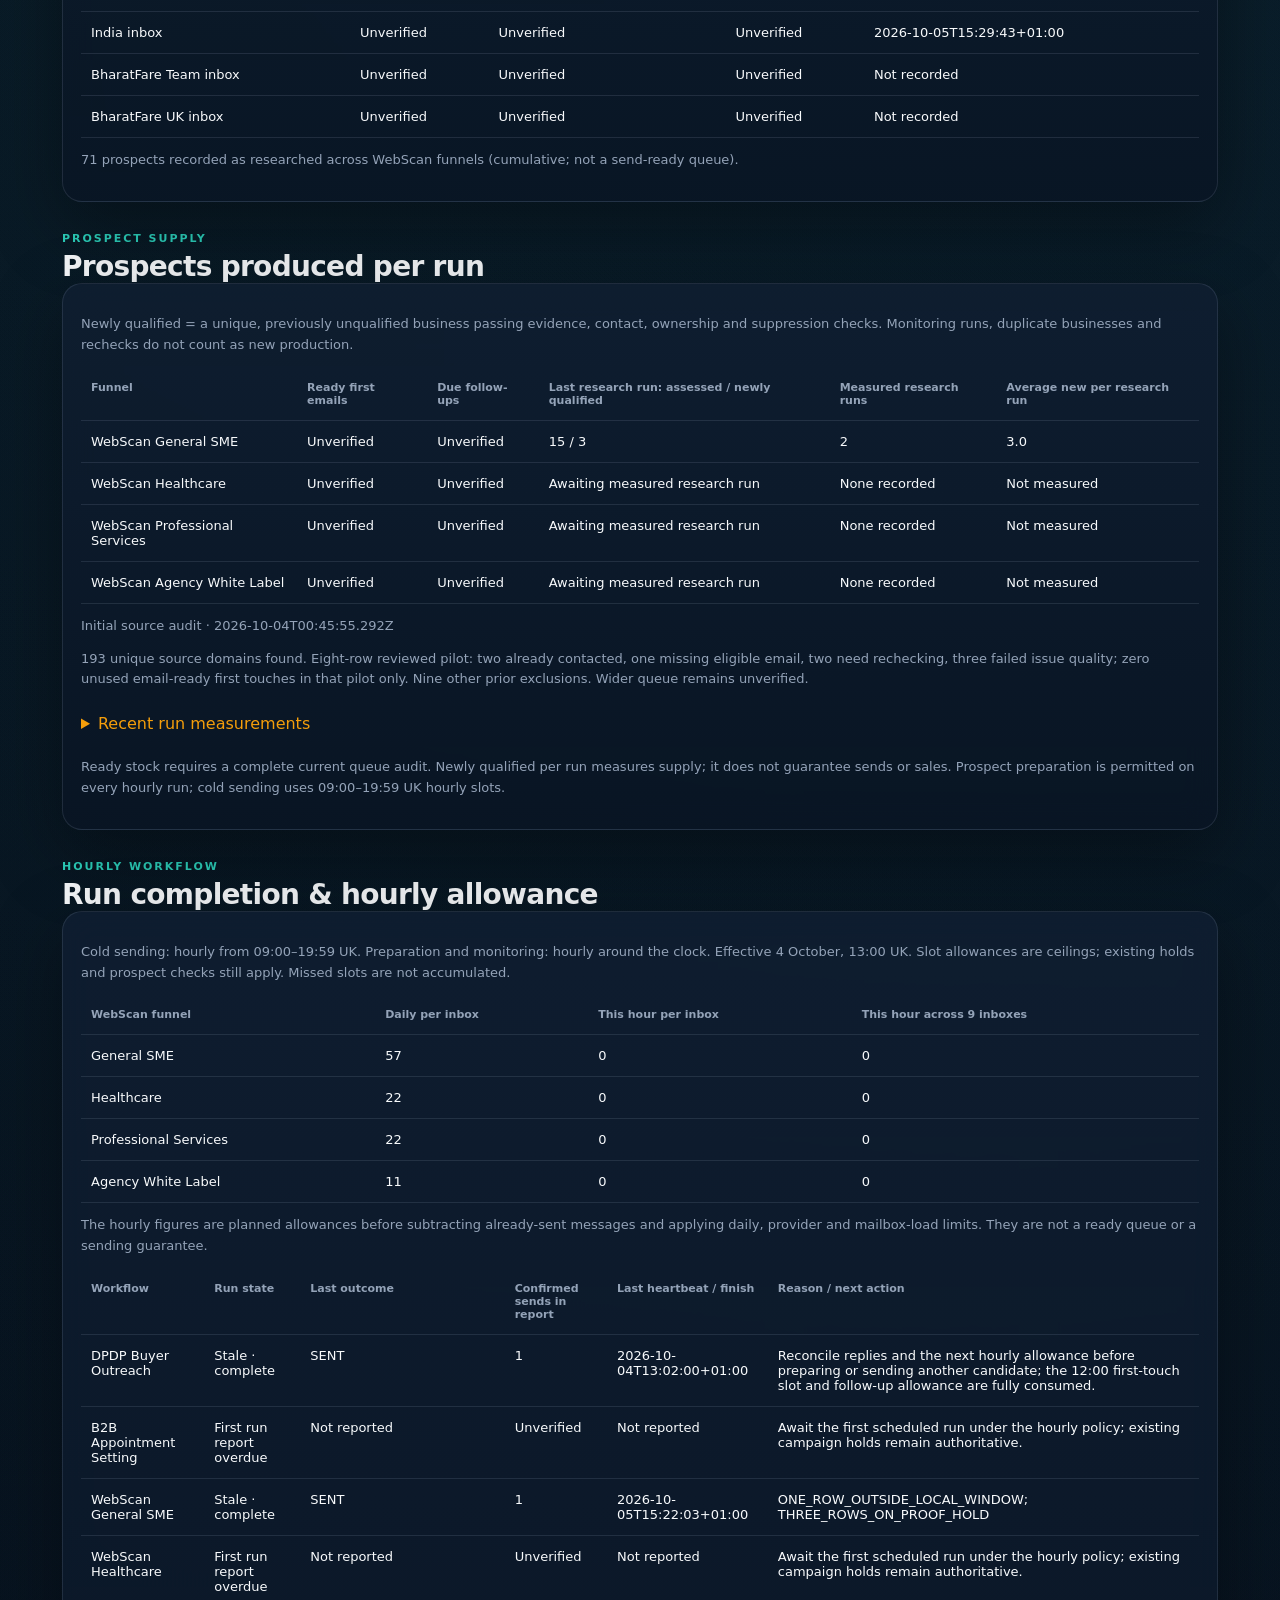
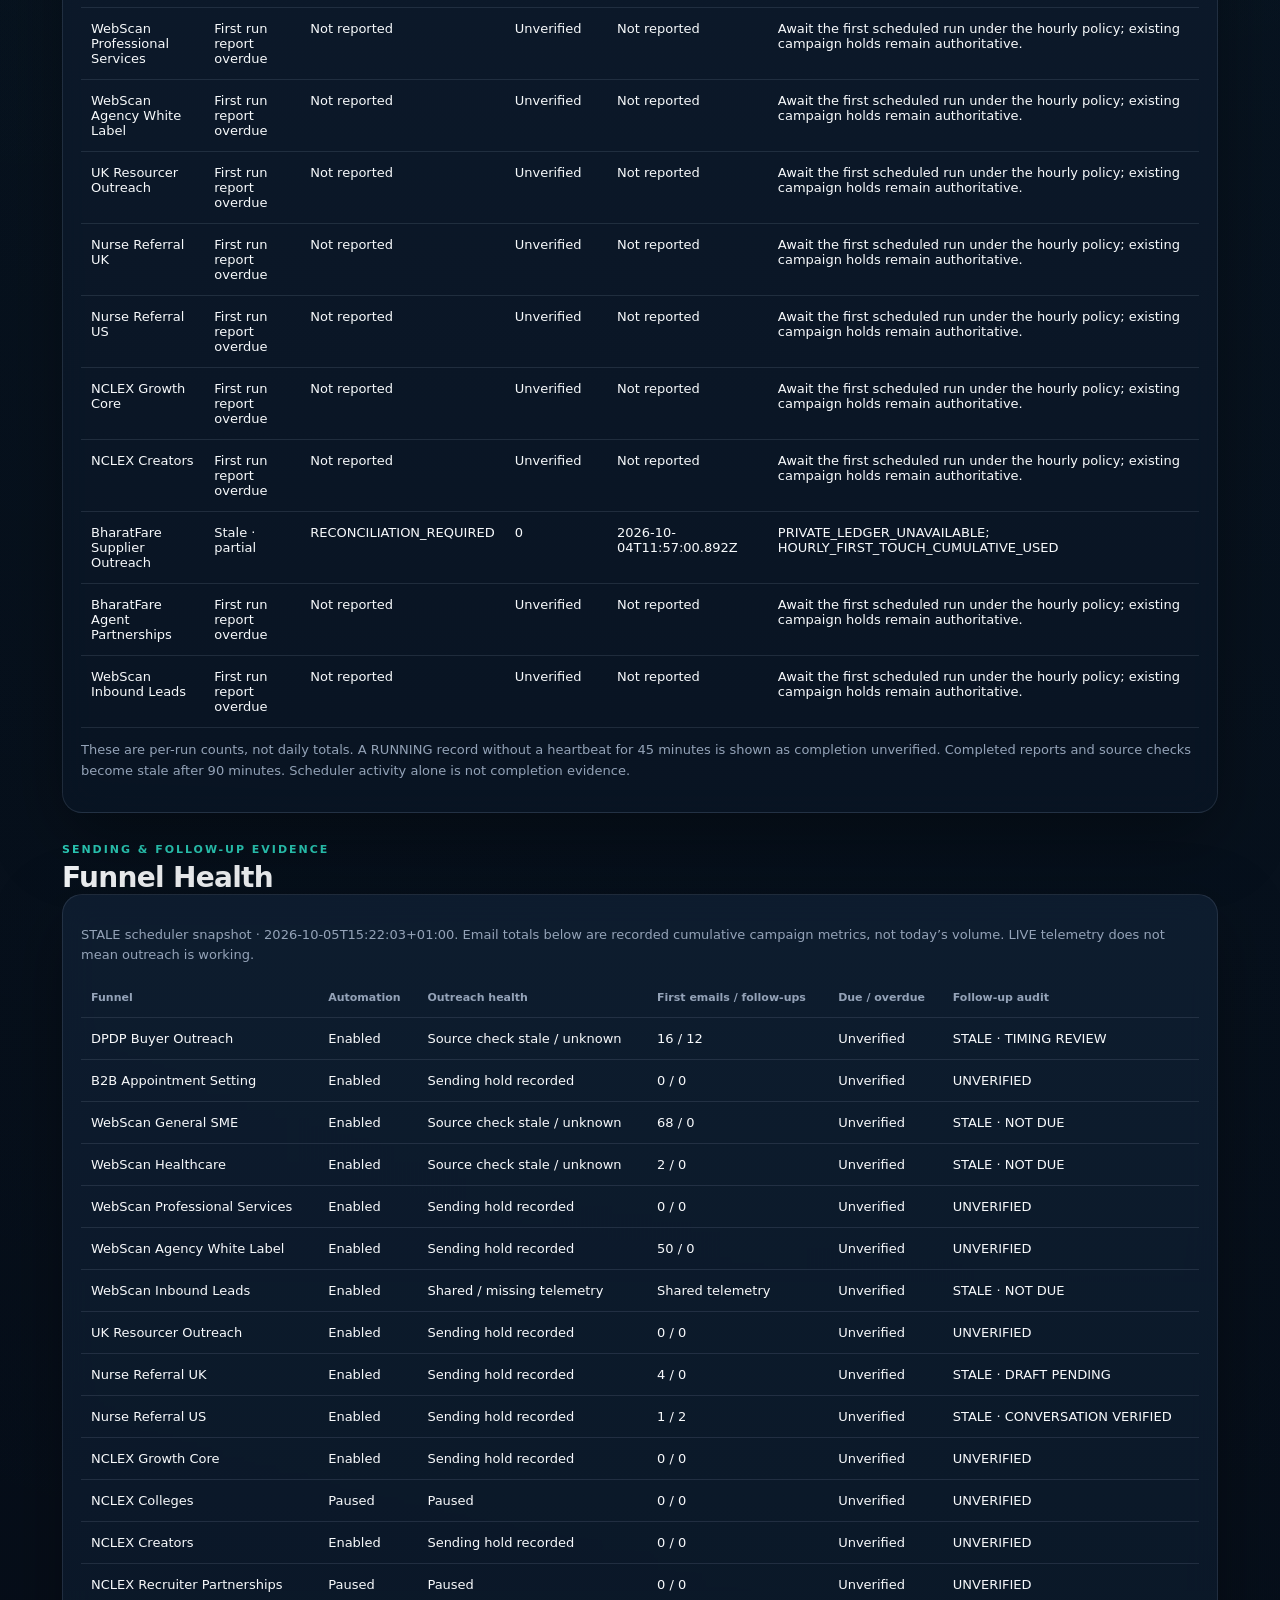
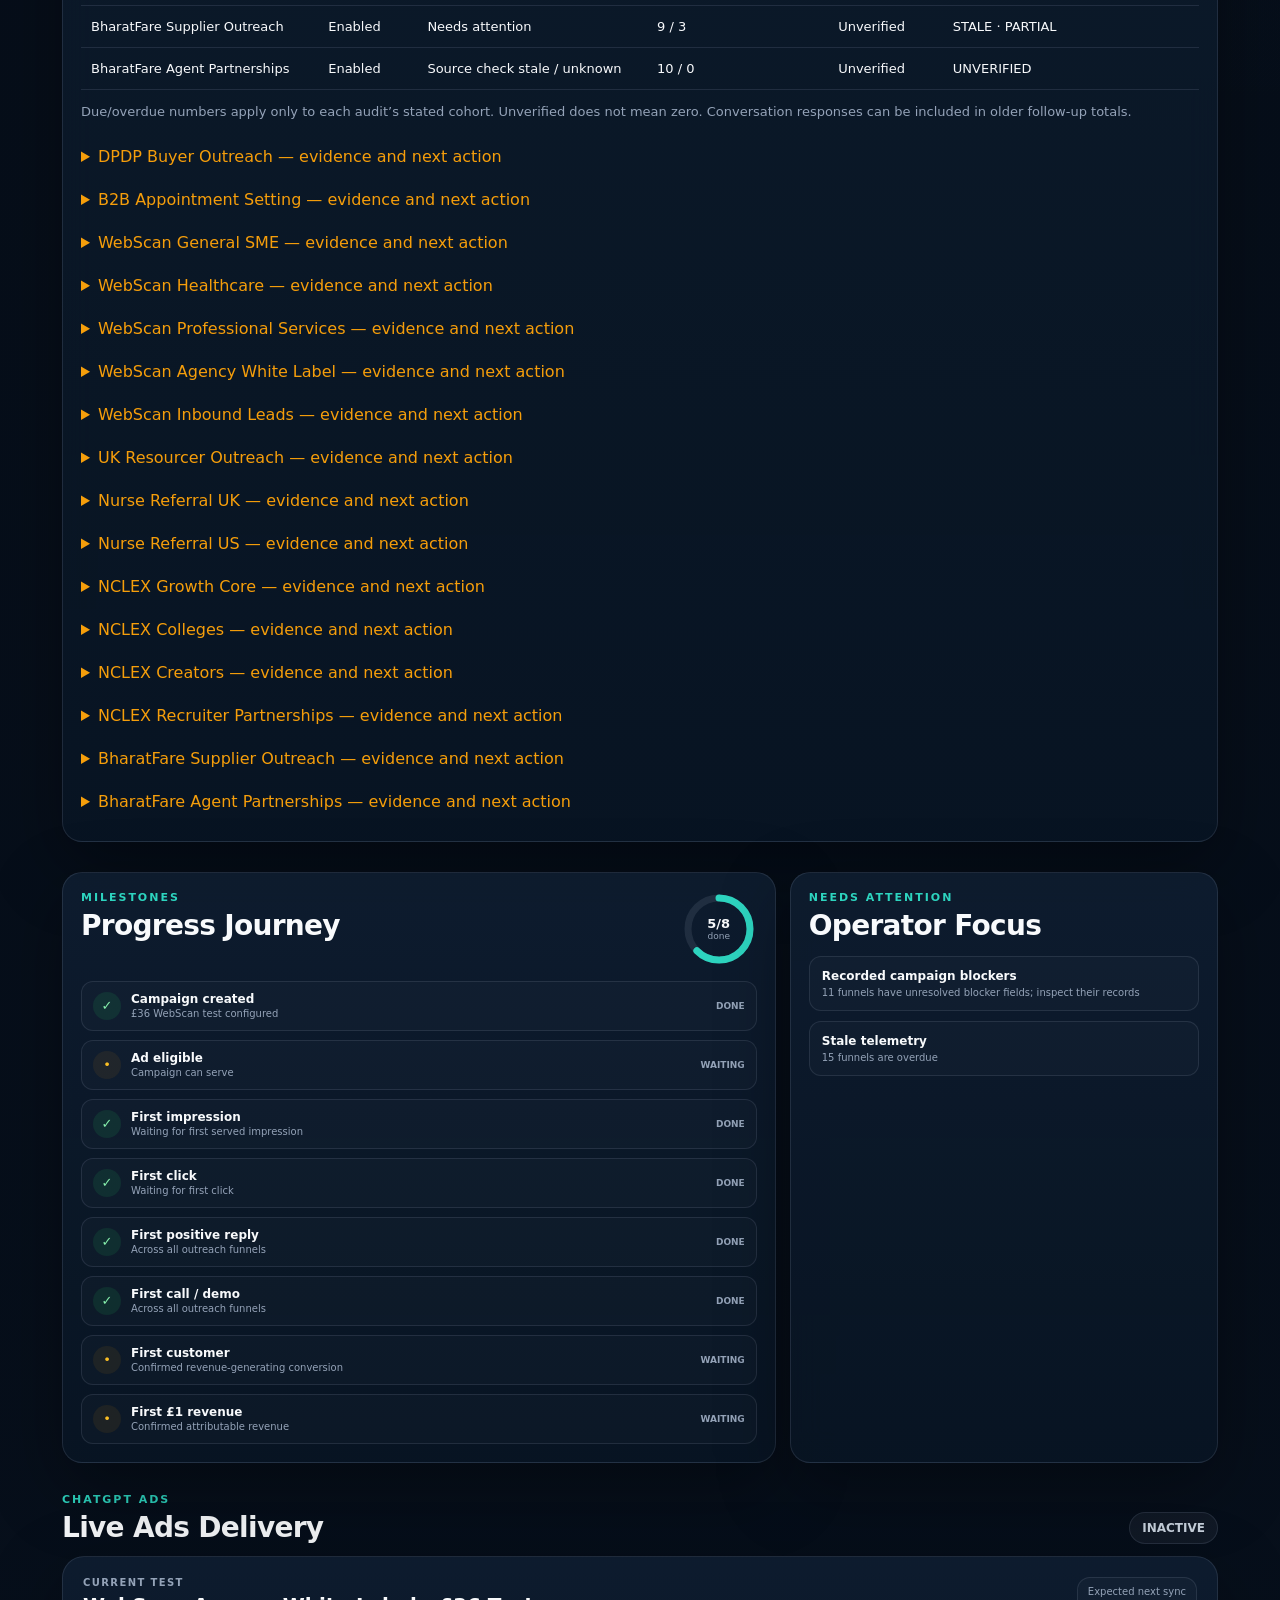
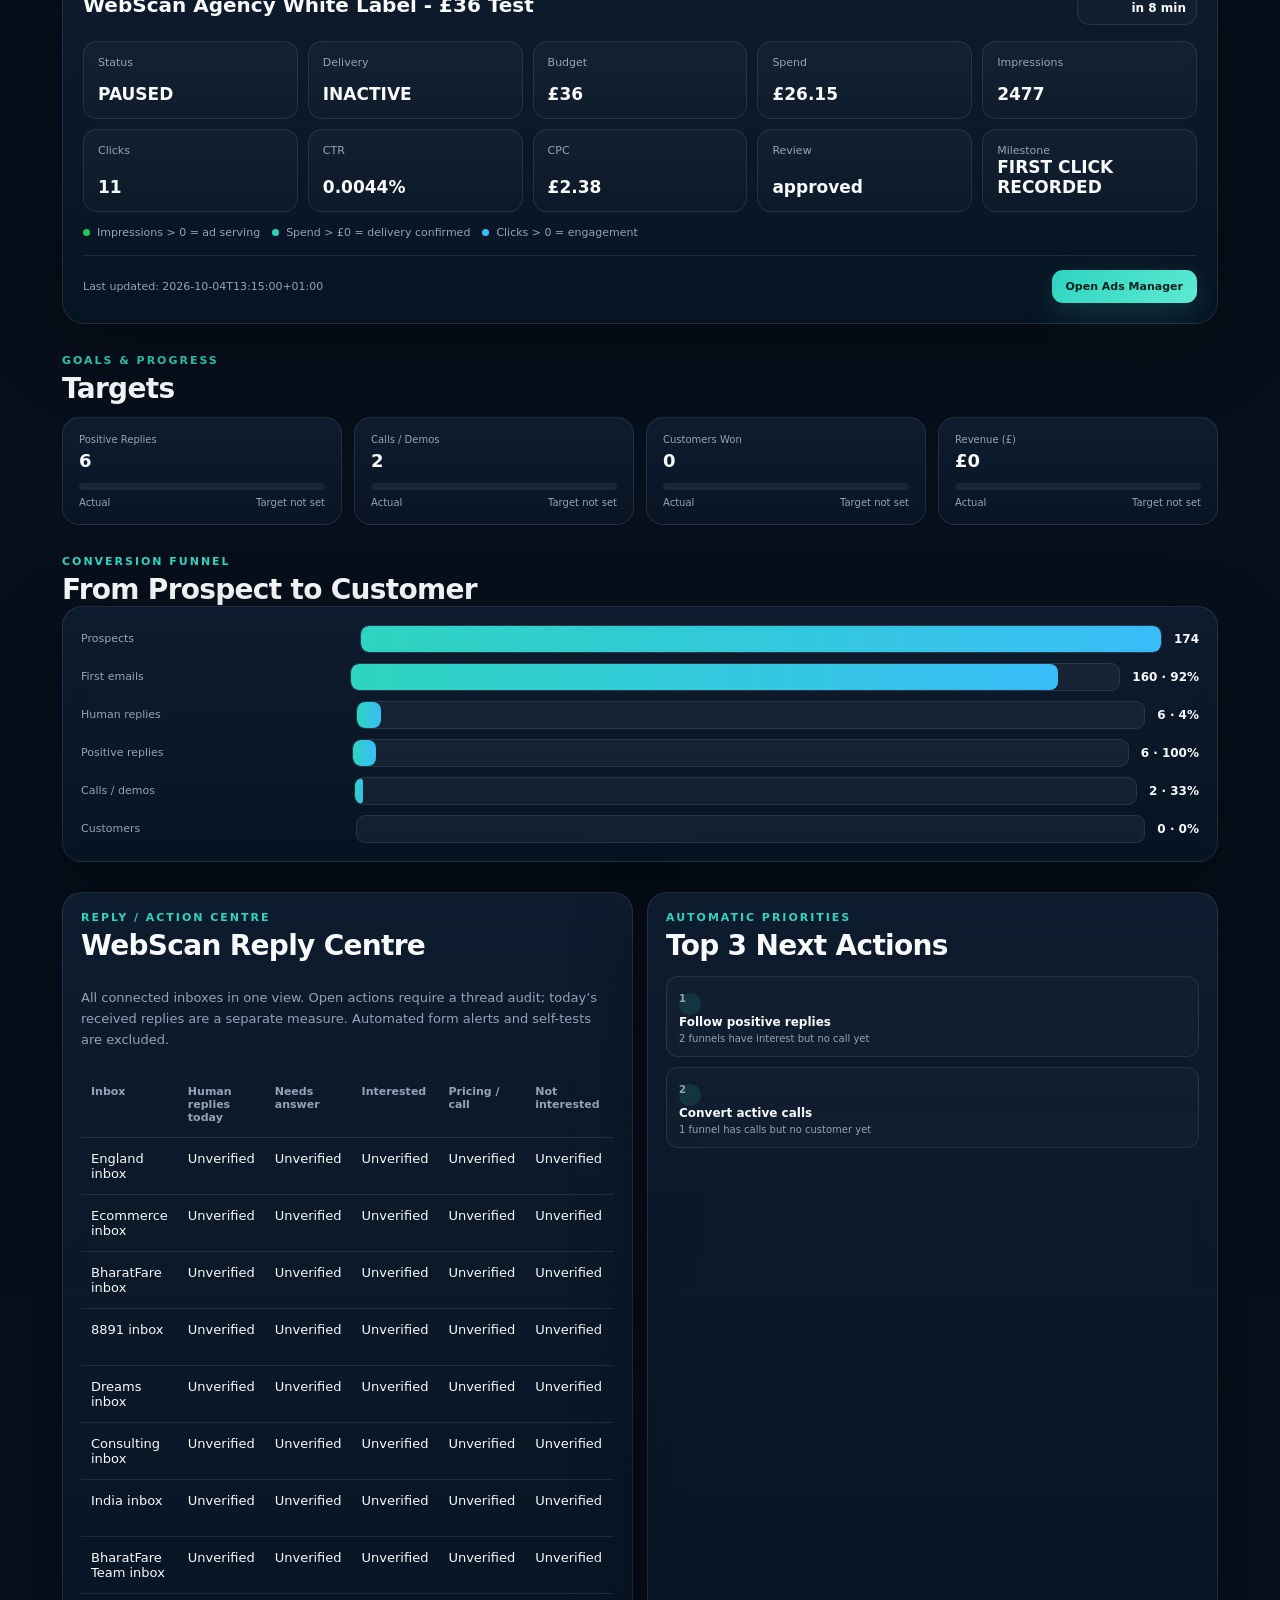
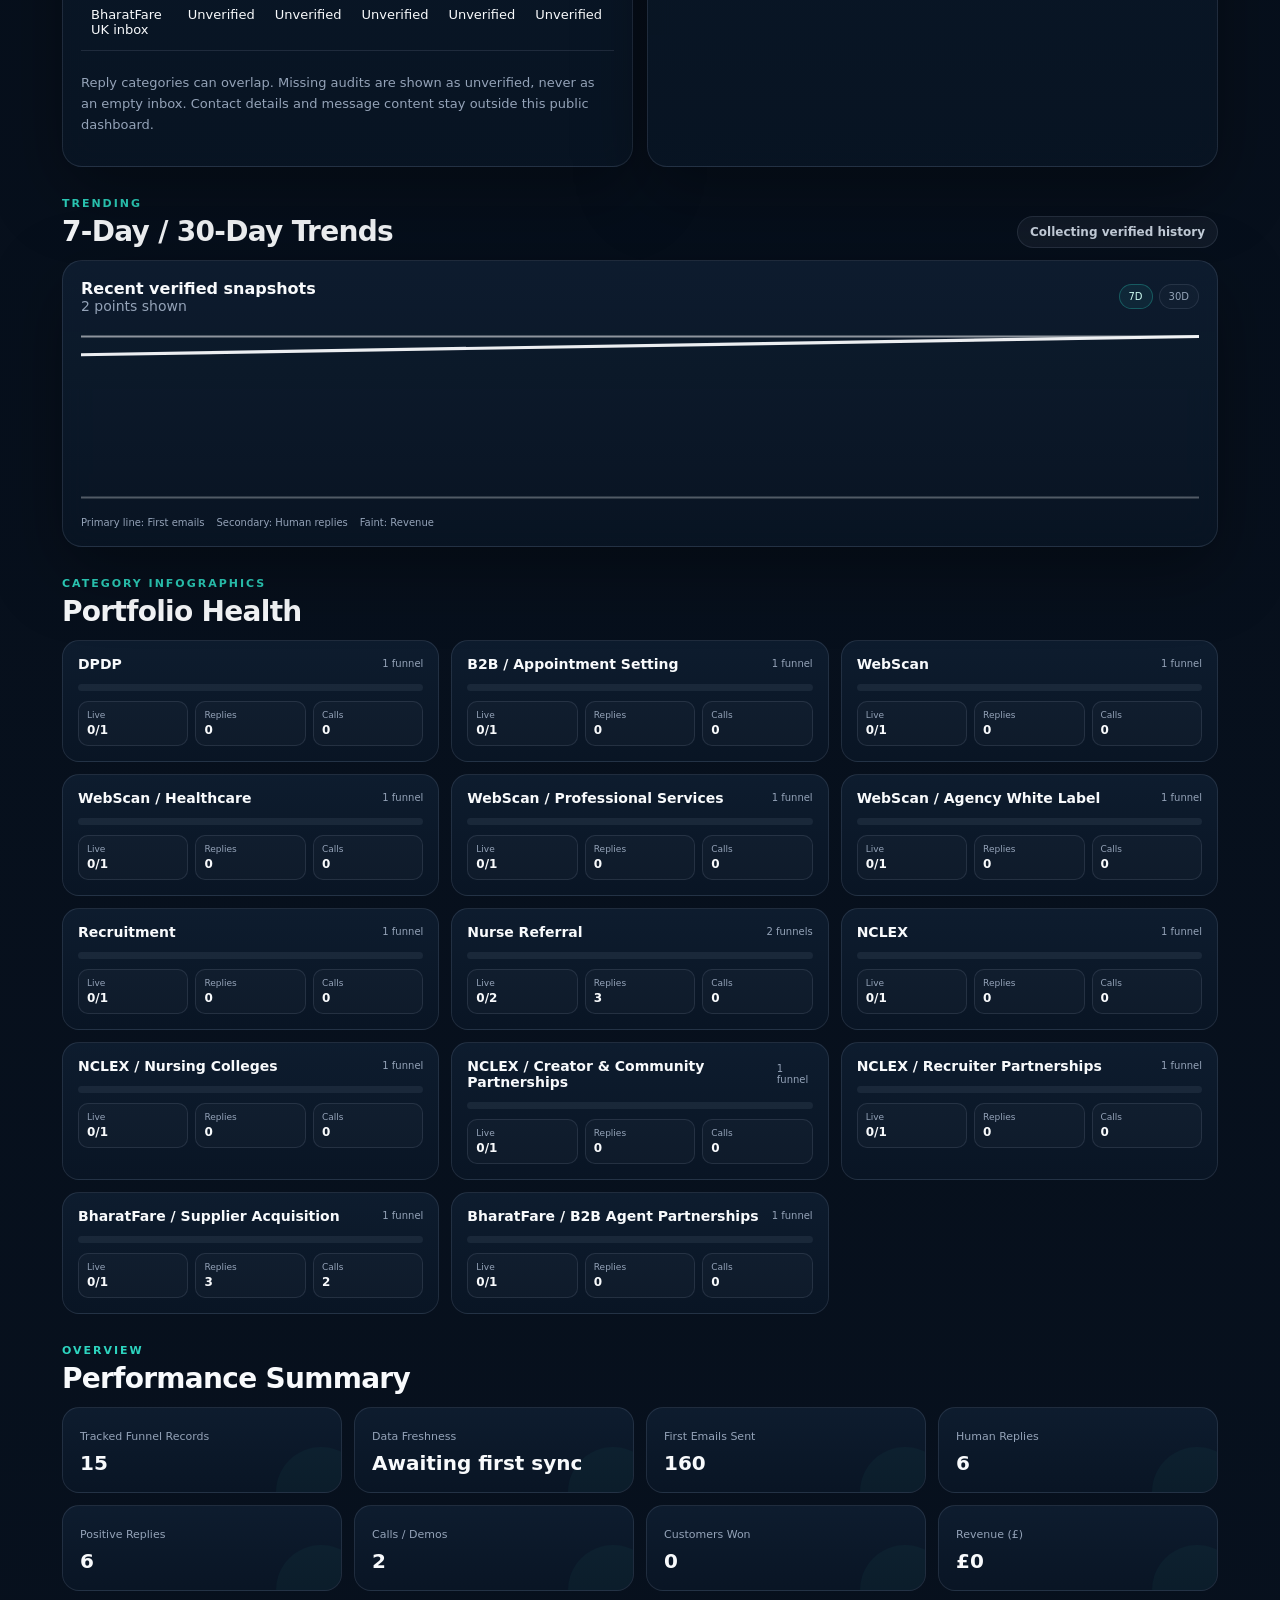
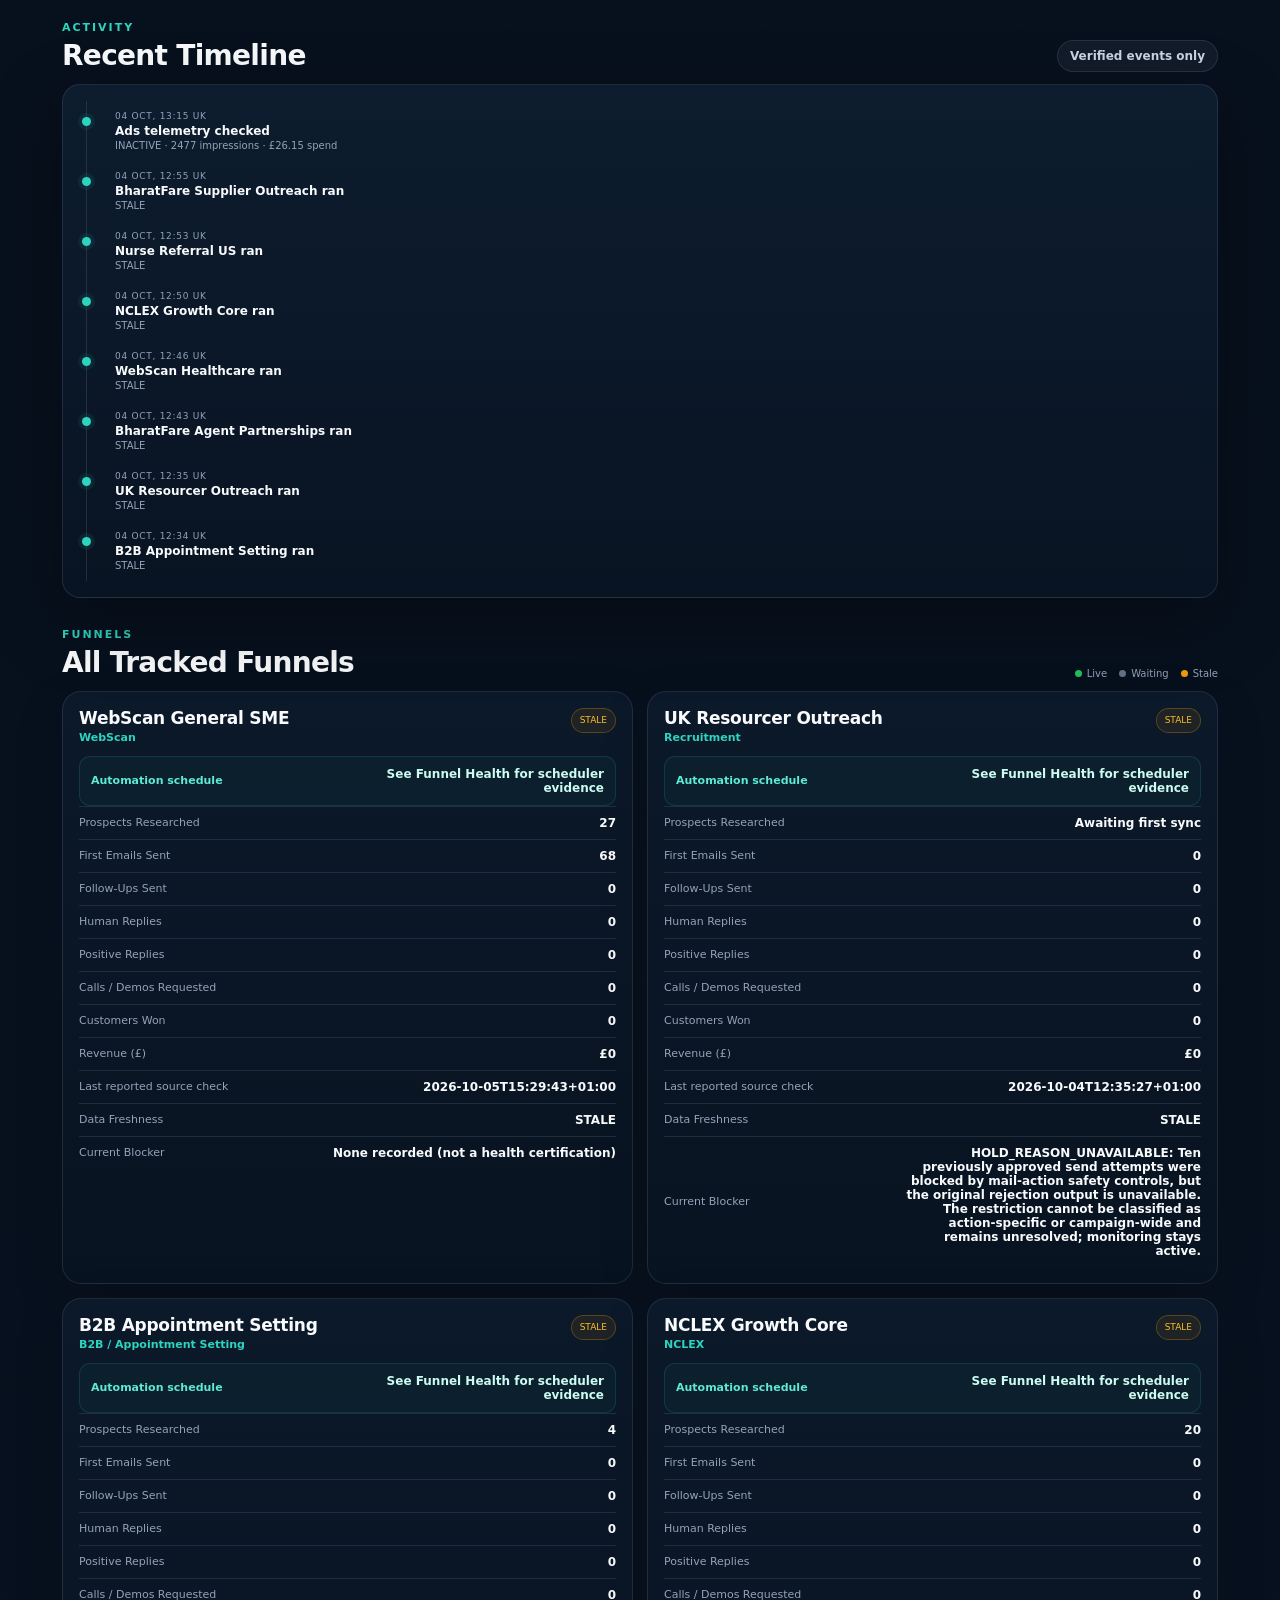
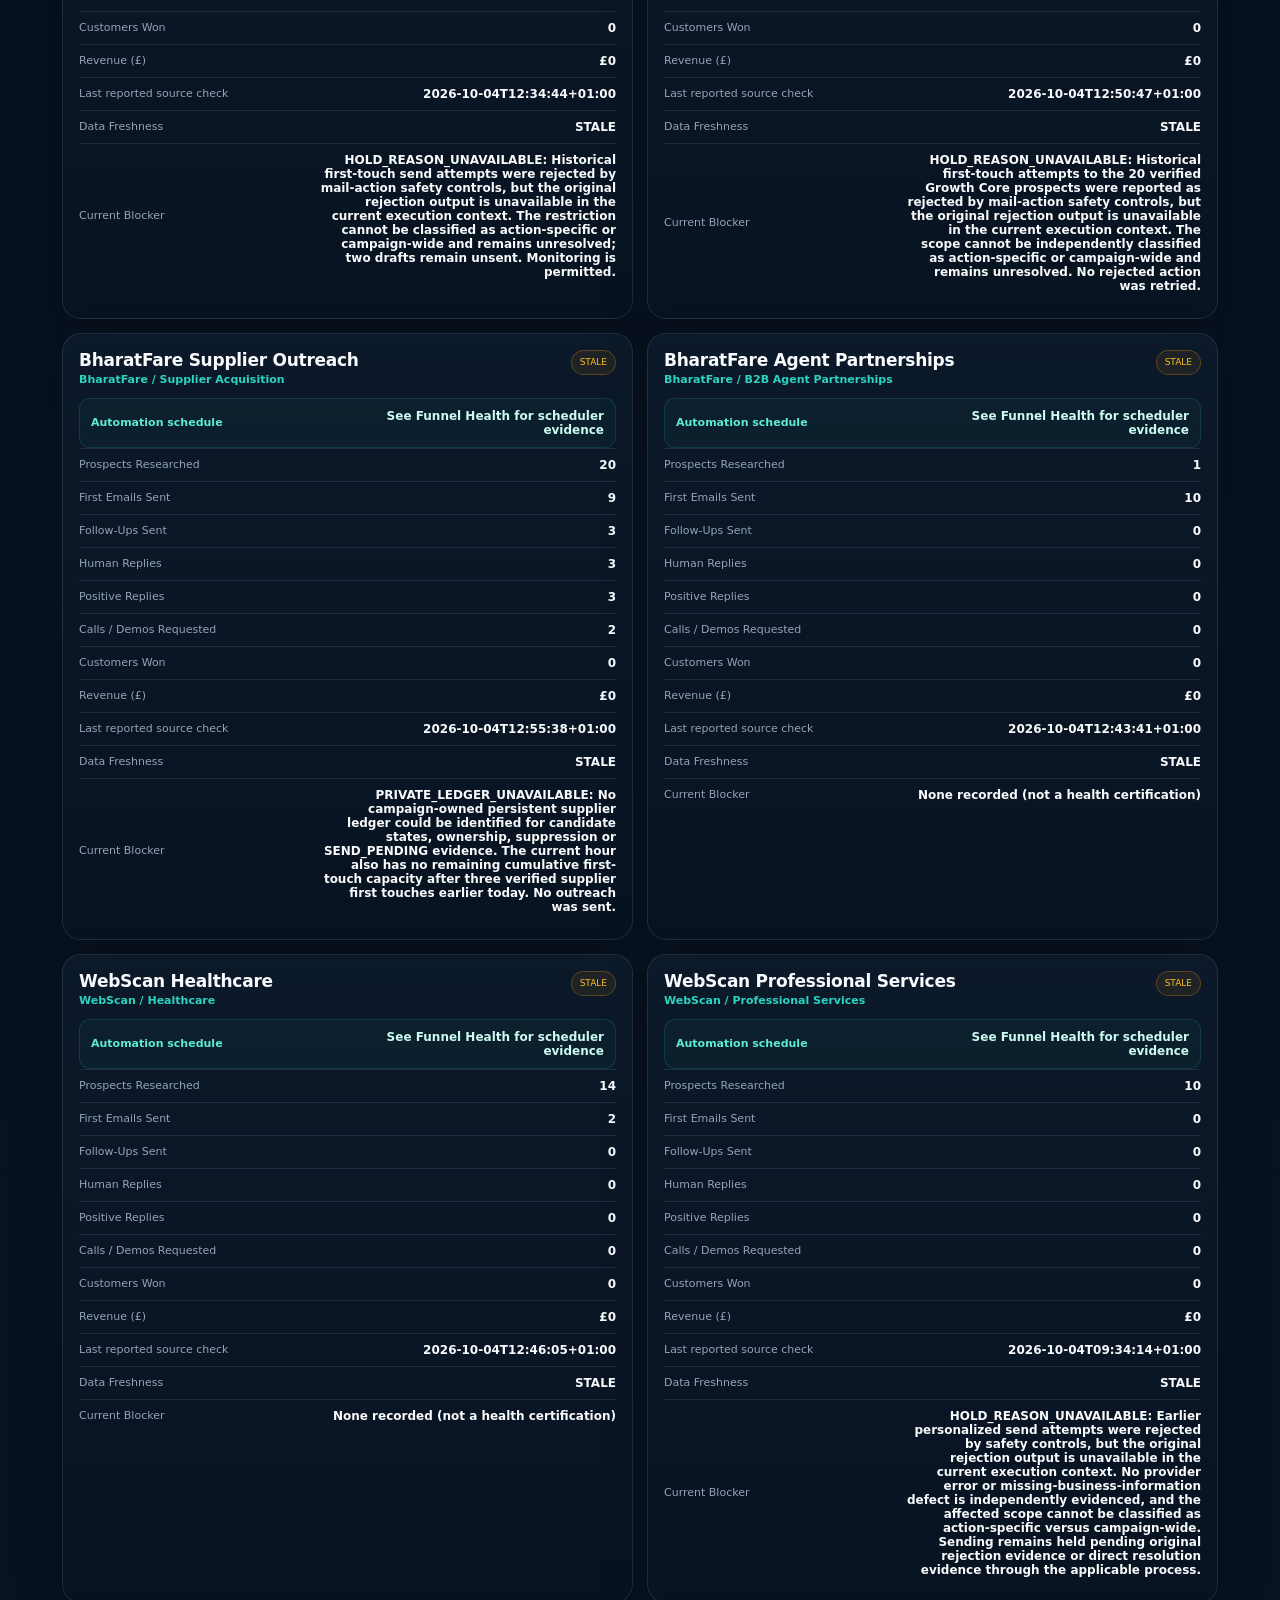
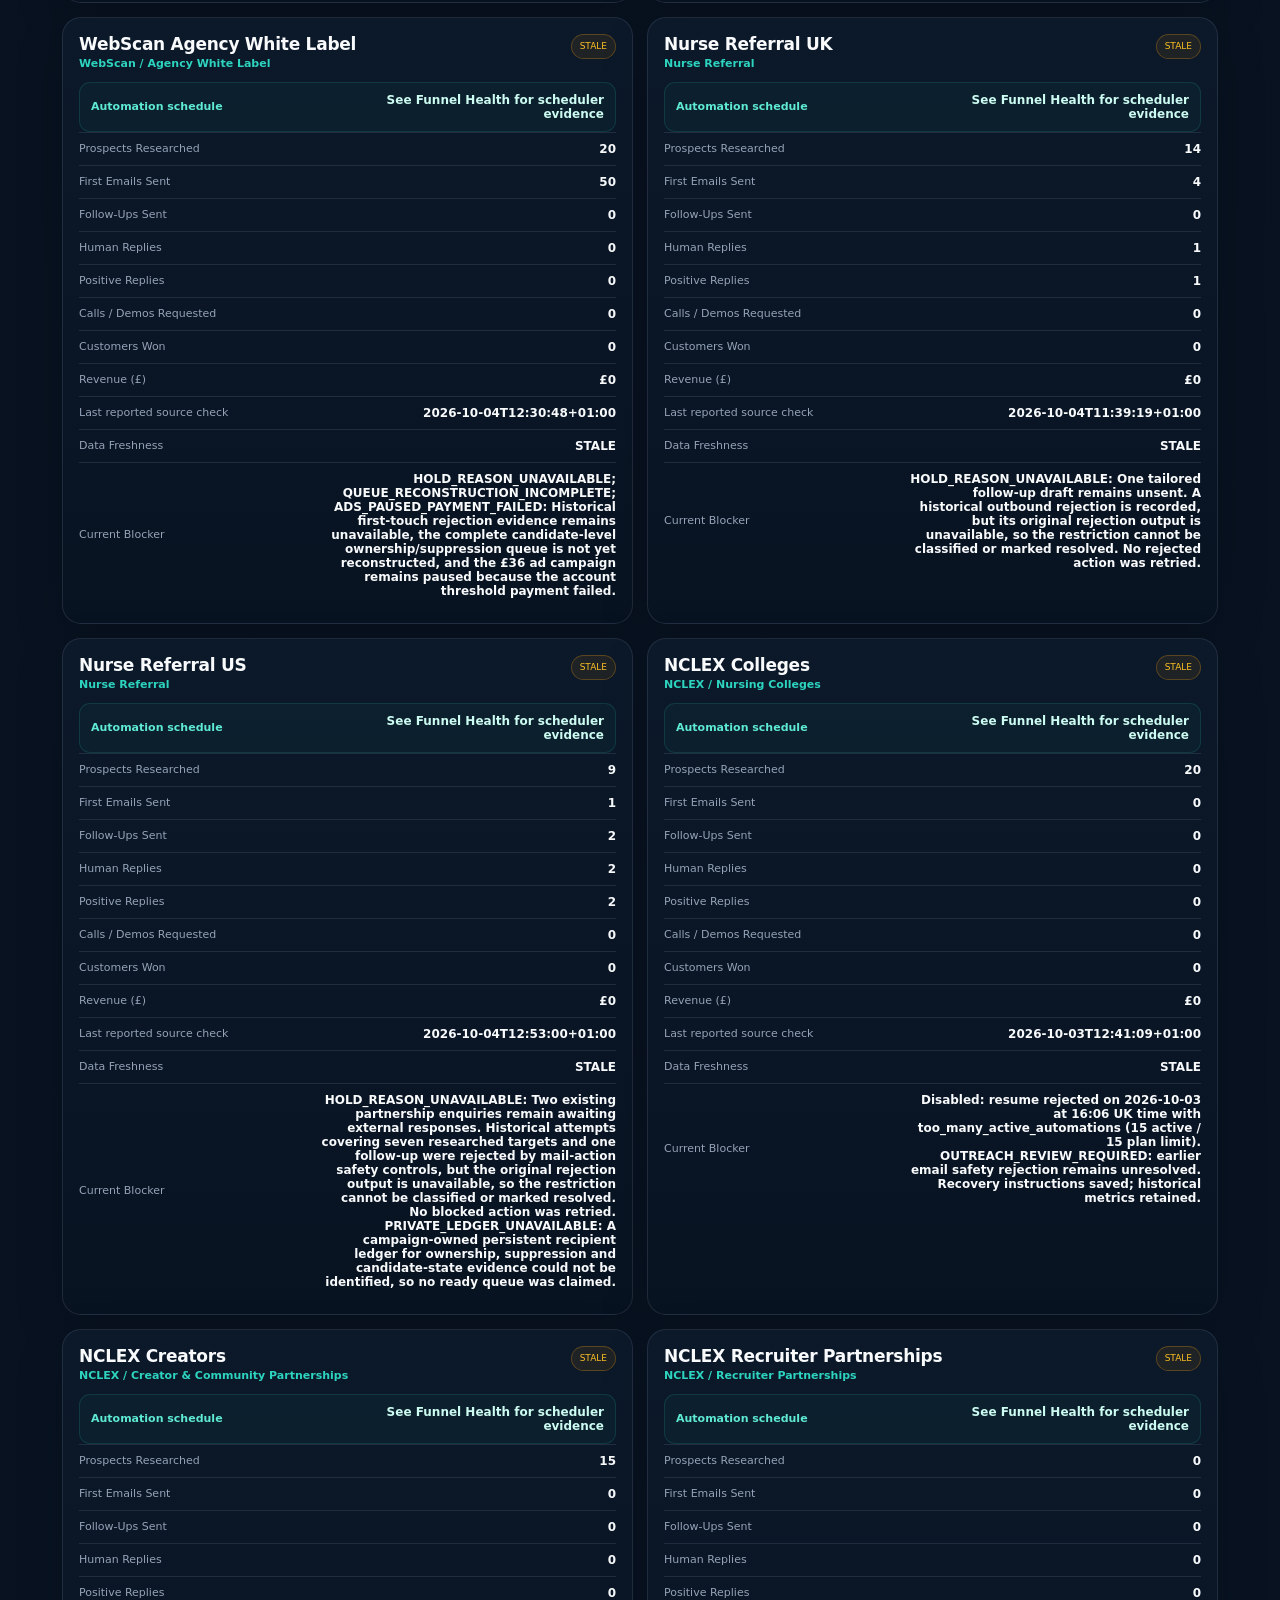
==== commit 42ff28e6: "dashboard: force mobile refresh after ledger sync fix" ====
--- a/funnel-dashboard/index.html
+++ b/funnel-dashboard/index.html
@@ -1,11 +1,11 @@
 <!doctype html>
-<html lang="en" data-dashboard-version="2026-10-04T00:54:16.799Z">
+<html lang="en" data-dashboard-version="2026-10-05T20:27:00+01:00">
 <head>
 <meta charset="utf-8">
 <meta name="viewport" content="width=device-width,initial-scale=1,viewport-fit=cover">
 <meta name="theme-color" content="#07111f">
 <title>Aman Live Funnel Dashboard</title>
-<link rel="stylesheet" href="dashboard-v2.css?v=20261003-ops-2">
+<link rel="stylesheet" href="dashboard-v2.css?v=20261005-ledger-sync">
 </head>
 <body>
 <div class="ambient ambient-a"></div>
@@ -229,7 +229,7 @@
   </footer>
 </main>
 <script src="hourly-evidence.js?v=20261004-hourly-v2"></script>
-<script src="dashboard-v2.js?v=20261004-hourly-v2"></script>
+<script src="dashboard-v2.js?v=20261005-ledger-sync"></script>
 
 <script>
 (() => {
